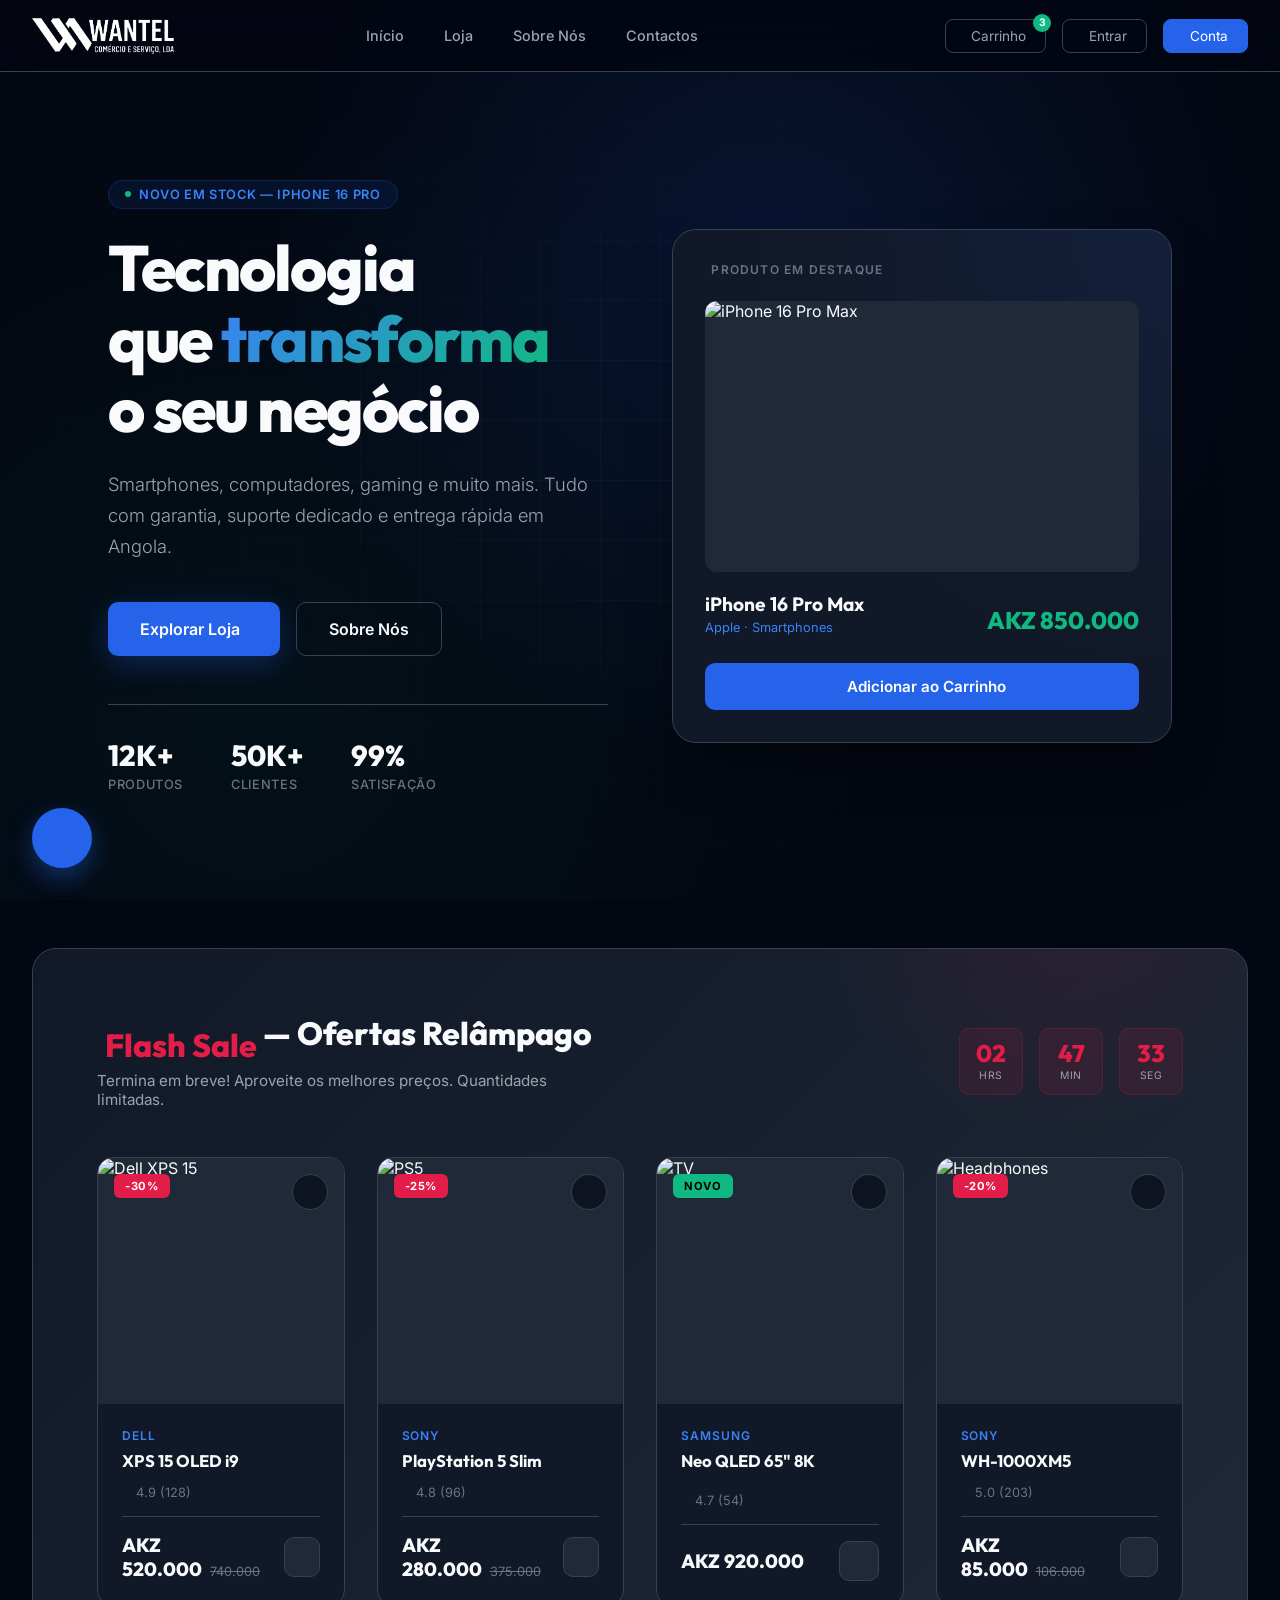
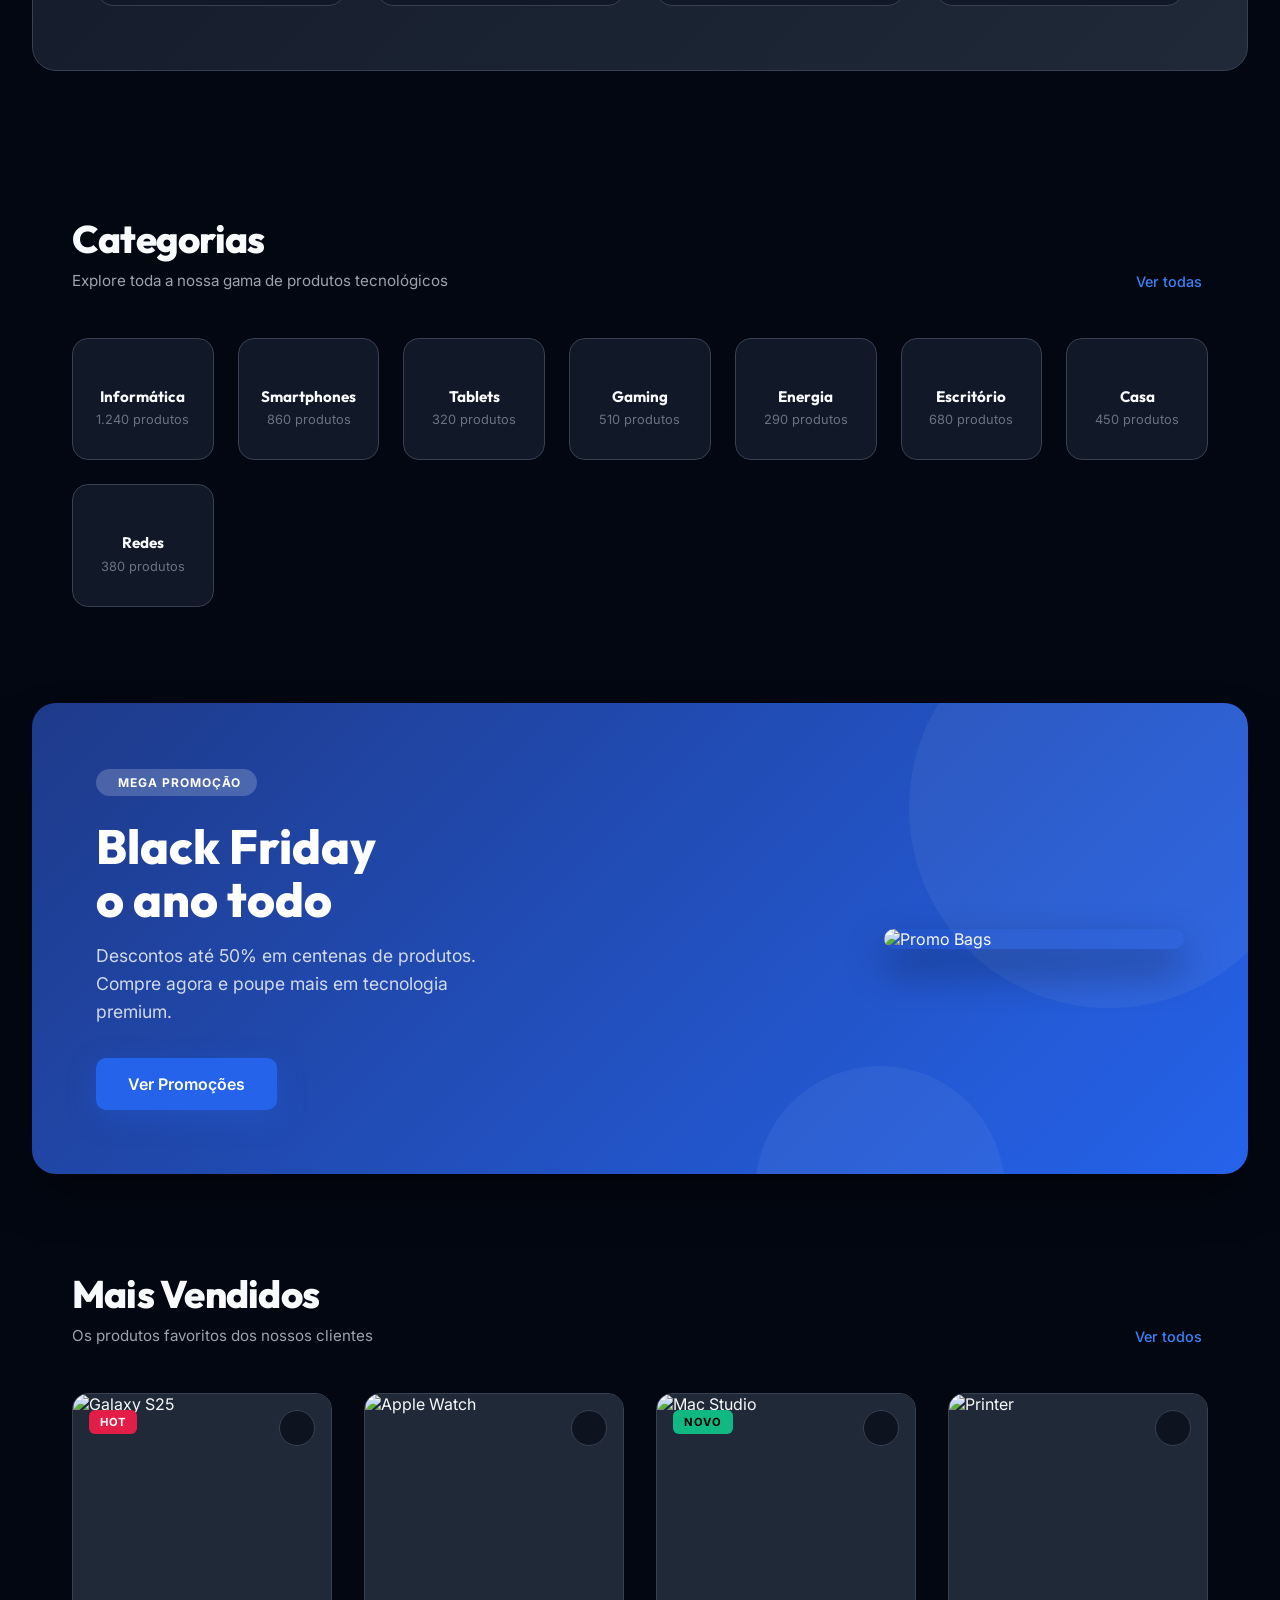
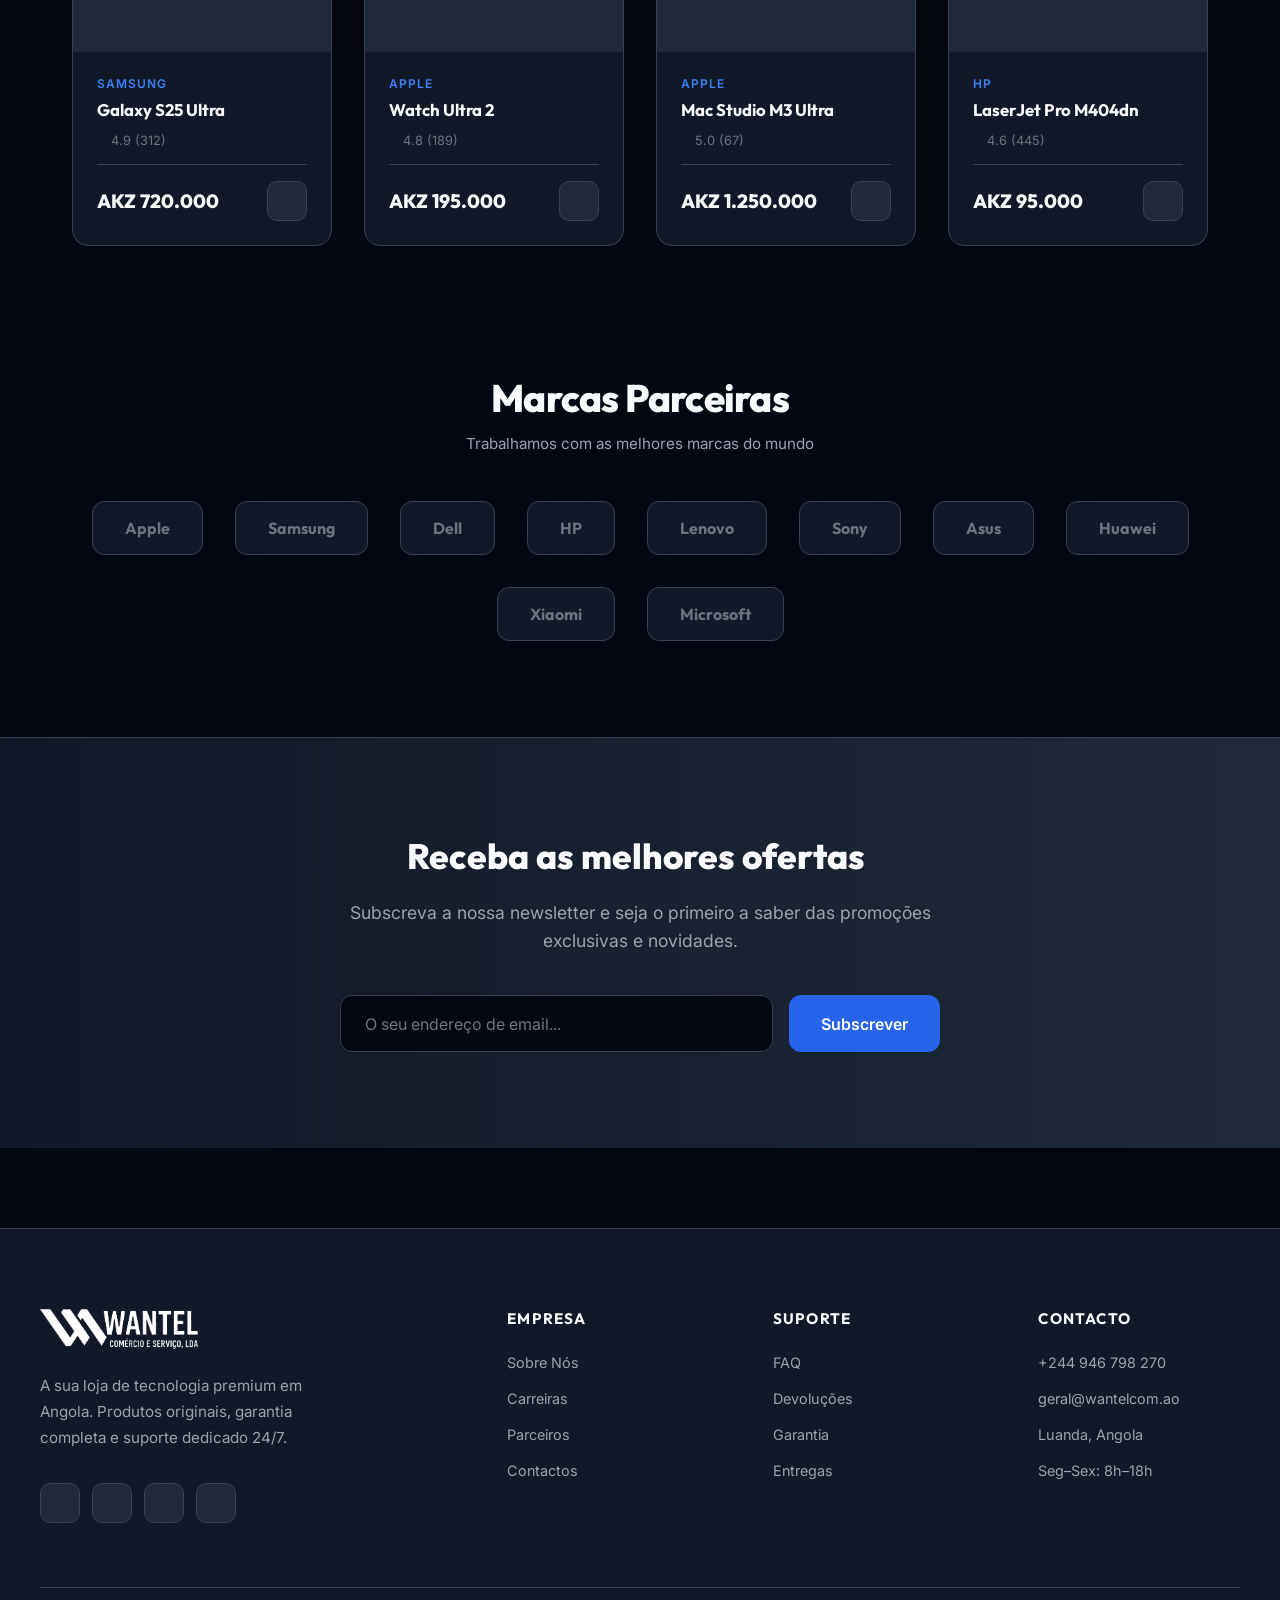
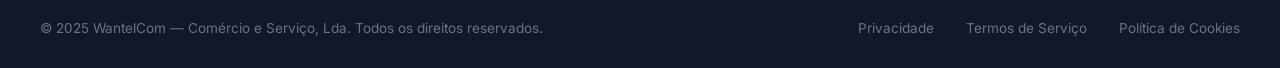
==== index.html @ f8a31edb "feat: real company logos with theme switching, boss avatar, fix mobile horizontal scroll" ====
<!DOCTYPE html>
<html lang="pt-PT">

<head>
  <meta charset="UTF-8">
  <meta name="viewport" content="width=device-width, initial-scale=1.0">
  <title>WantelCom | Loja de Tecnologia Premium</title>
  <script>
    (function () {
      const savedTheme = localStorage.getItem('theme');
      if (savedTheme === 'light') {
        document.documentElement.setAttribute('data-theme', 'light');
      } else {
        document.documentElement.setAttribute('data-theme', 'dark');
      }
    })();
  </script>
  <script src="https://unpkg.com/@phosphor-icons/web"></script>
  <link rel="stylesheet" href="assets/css/style.css">
</head>

<body>

  <!-- NAVIGATION -->
  <nav>
    <div class="logo" onclick="goTo('home')">
      <img src="assets/img/wantel-WHITE.png" alt="WantelCom" class="logo-img logo-dark">
      <img src="assets/img/wantel.png" alt="WantelCom" class="logo-img logo-light">
    </div>

    <div class="nav-menu" id="navMenu">
      <div class="nav-links">
        <a onclick="goTo('home'); closeMobileMenu()">Início</a>
        <a onclick="goTo('shop'); closeMobileMenu()">Loja</a>
        <a onclick="goTo('about'); closeMobileMenu()">Sobre Nós</a>
        <a onclick="goTo('contact'); closeMobileMenu()">Contactos</a>
      </div>
      <div class="nav-actions">
        <button class="theme-toggle" onclick="toggleTheme(); closeMobileMenu()" title="Alternar Tema">
          <i class="ph ph-sun" id="themeIcon"></i>
          <span class="mobile-text">Alternar Tema</span>
        </button>
        <button class="nav-btn cart-btn" onclick="goTo('cart'); closeMobileMenu()"><i class="ph ph-shopping-cart"></i>
          Carrinho <span class="cart-badge" id="cartCount">3</span></button>
        <button class="nav-btn" onclick="goTo('login'); closeMobileMenu()"><i class="ph ph-sign-in"></i> Entrar</button>
        <button class="nav-btn primary" onclick="goTo('dashboard'); closeMobileMenu()"><i class="ph ph-user"></i>
          Conta</button>
      </div>
    </div>

    <div class="mobile-controls">
      <button class="mobile-menu-btn" onclick="toggleMobileMenu()" title="Menu">
        <i class="ph ph-list" id="menuIcon"></i>
      </button>
    </div>
  </nav>

  <!-- TOAST -->
  <div class="toast" id="toast">
    <span class="toast-icon"><i class="ph-fill ph-check-circle"></i></span>
    <span class="toast-text" id="toastText">Produto adicionado ao carrinho!</span>
  </div>

  <!-- CHAT WIDGET -->
  <div class="chat-widget">
    <button class="chat-btn" onclick="toggleChat()" title="Suporte ao vivo"><i
        class="ph ph-chat-teardrop-dots"></i></button>
    <div class="chat-popup" id="chatPopup">
      <div class="chat-header">
        <div class="chat-header-avatar"><i class="ph ph-robot"></i></div>
        <div>
          <h4>WantelBot</h4>
          <p>Online agora</p>
        </div>
      </div>
      <div class="chat-body">
        <div class="chat-msg">Olá! Bem-vindo à WantelCom. Como posso ajudar?</div>
        <div class="chat-msg">Temos promoções especiais hoje! Veja a nossa loja.</div>
      </div>
      <div class="chat-input-row">
        <input class="chat-input" placeholder="Escreva uma mensagem...">
        <button class="chat-send"><i class="ph ph-paper-plane-right"></i></button>
      </div>
    </div>
  </div>

  <!-- ========== HOME PAGE ========== -->
  <div id="page-home" class="page active">

    <!-- HERO -->
    <div class="hero">
      <div class="hero-bg"></div>
      <div class="hero-grid"></div>
      <div class="hero-content">
        <div>
          <div class="hero-badge"><span></span> Novo em Stock &mdash; iPhone 16 Pro</div>
          <h1>Tecnologia<br>que <span class="accent">transforma</span><br>o seu negócio</h1>
          <p>Smartphones, computadores, gaming e muito mais. Tudo com garantia, suporte dedicado e entrega rápida em
            Angola.</p>
          <div class="hero-ctas">
            <button class="btn-hero primary" onclick="goTo('shop')">Explorar Loja <i
                class="ph ph-arrow-right"></i></button>
            <button class="btn-hero outline" onclick="goTo('about')">Sobre Nós</button>
          </div>
          <div class="hero-stats">
            <div class="stat"><span class="stat-num">12K+</span><span class="stat-label">Produtos</span></div>
            <div class="stat"><span class="stat-num">50K+</span><span class="stat-label">Clientes</span></div>
            <div class="stat"><span class="stat-num">99%</span><span class="stat-label">Satisfação</span></div>
          </div>
        </div>
        <div class="hero-visual">
          <div class="hero-device">
            <div class="device-label"><i class="ph-fill ph-star"></i> Produto em Destaque</div>
            <div class="featured-product">
              <div class="product-img-hero">
                <img src="assets/img/fone.jpg" alt="iPhone 16 Pro Max">
              </div>
              <div class="product-info-hero">
                <div>
                  <div class="product-name-hero">iPhone 16 Pro Max</div>
                  <div class="product-cat-hero">Apple &middot; Smartphones</div>
                </div>
                <div class="product-price-hero">AKZ 850.000</div>
              </div>
              <button class="add-btn" onclick="addToCart('iPhone 16 Pro Max')"><i
                  class="ph ph-shopping-cart-simple"></i> Adicionar ao Carrinho</button>
            </div>
          </div>
        </div>
      </div>
    </div>

    <!-- FLASH SALE -->
    <div class="flash-sale">
      <div class="flash-header">
        <div>
          <div class="flash-title"><span><i class="ph-fill ph-lightning"></i> Flash Sale</span> &mdash; Ofertas
            Relâmpago</div>
          <div style="color:var(--text2);font-size:0.95rem;margin-top:0.4rem;max-width:500px">Termina em breve!
            Aproveite os melhores preços. Quantidades limitadas.</div>
        </div>
        <div class="countdown">
          <div class="countdown-block">
            <div class="countdown-num" id="ch">02</div>
            <div class="countdown-label">Hrs</div>
          </div>
          <div class="countdown-block">
            <div class="countdown-num" id="cm">47</div>
            <div class="countdown-label">Min</div>
          </div>
          <div class="countdown-block">
            <div class="countdown-num" id="cs">33</div>
            <div class="countdown-label">Seg</div>
          </div>
        </div>
      </div>
      <div class="products-grid">
        <div class="product-card" onclick="goTo('product')">
          <div class="product-badge sale">-30%</div>
          <div class="product-wish"><i class="ph ph-heart-straight"></i></div>
          <div class="product-img"><img
              src="https://images.unsplash.com/photo-1517336714731-489689fd1ca8?q=80&w=600&auto=format&fit=crop"
              alt="Dell XPS 15"></div>
          <div class="product-body">
            <div class="product-brand">Dell</div>
            <div class="product-name">XPS 15 OLED i9</div>
            <div class="product-rating">
              <span class="stars"><i class="ph-fill ph-star"></i><i class="ph-fill ph-star"></i><i
                  class="ph-fill ph-star"></i><i class="ph-fill ph-star"></i><i class="ph-fill ph-star"></i></span>
              4.9 (128)
            </div>
            <div class="product-footer">
              <div><span class="product-price">AKZ 520.000</span><span class="product-old">740.000</span></div>
              <button class="product-add" onclick="event.stopPropagation();addToCart('Dell XPS 15')"><i
                  class="ph ph-plus"></i></button>
            </div>
          </div>
        </div>
        <div class="product-card" onclick="goTo('product')">
          <div class="product-badge sale">-25%</div>
          <div class="product-wish"><i class="ph ph-heart-straight"></i></div>
          <div class="product-img"><img
              src="https://images.unsplash.com/photo-1606144042614-b2417e99c4e3?q=80&w=600&auto=format&fit=crop"
              alt="PS5"></div>
          <div class="product-body">
            <div class="product-brand">Sony</div>
            <div class="product-name">PlayStation 5 Slim</div>
            <div class="product-rating">
              <span class="stars"><i class="ph-fill ph-star"></i><i class="ph-fill ph-star"></i><i
                  class="ph-fill ph-star"></i><i class="ph-fill ph-star"></i><i class="ph-fill ph-star-half"></i></span>
              4.8 (96)
            </div>
            <div class="product-footer">
              <div><span class="product-price">AKZ 280.000</span><span class="product-old">375.000</span></div>
              <button class="product-add" onclick="event.stopPropagation();addToCart('PS5 Slim')"><i
                  class="ph ph-plus"></i></button>
            </div>
          </div>
        </div>
        <div class="product-card" onclick="goTo('product')">
          <div class="product-badge new">Novo</div>
          <div class="product-wish"><i class="ph ph-heart-straight"></i></div>
          <div class="product-img"><img
              src="https://images.unsplash.com/photo-1593784991095-a205069470b6?q=80&w=600&auto=format&fit=crop"
              alt="TV"></div>
          <div class="product-body">
            <div class="product-brand">Samsung</div>
            <div class="product-name">Neo QLED 65" 8K</div>
            <div class="product-rating">
              <span class="stars"><i class="ph-fill ph-star"></i><i class="ph-fill ph-star"></i><i
                  class="ph-fill ph-star"></i><i class="ph-fill ph-star"></i><i class="ph ph-star"></i></span>
              4.7 (54)
            </div>
            <div class="product-footer">
              <div><span class="product-price">AKZ 920.000</span></div>
              <button class="product-add" onclick="event.stopPropagation();addToCart('Samsung QLED 65')"><i
                  class="ph ph-plus"></i></button>
            </div>
          </div>
        </div>
        <div class="product-card" onclick="goTo('product')">
          <div class="product-badge sale">-20%</div>
          <div class="product-wish"><i class="ph ph-heart-straight"></i></div>
          <div class="product-img"><img
              src="https://images.unsplash.com/photo-1505740420928-5e560c06d30e?q=80&w=600&auto=format&fit=crop"
              alt="Headphones"></div>
          <div class="product-body">
            <div class="product-brand">Sony</div>
            <div class="product-name">WH-1000XM5</div>
            <div class="product-rating">
              <span class="stars"><i class="ph-fill ph-star"></i><i class="ph-fill ph-star"></i><i
                  class="ph-fill ph-star"></i><i class="ph-fill ph-star"></i><i class="ph-fill ph-star"></i></span>
              5.0 (203)
            </div>
            <div class="product-footer">
              <div><span class="product-price">AKZ 85.000</span><span class="product-old">106.000</span></div>
              <button class="product-add" onclick="event.stopPropagation();addToCart('Sony WH-1000XM5')"><i
                  class="ph ph-plus"></i></button>
            </div>
          </div>
        </div>
      </div>
    </div>

    <!-- CATEGORIES -->
    <section>
      <div class="section-header">
        <div>
          <h2 class="section-title">Categorias</h2>
          <div class="section-sub">Explore toda a nossa gama de produtos tecnológicos</div>
        </div>
        <button class="see-all" onclick="goTo('shop')">Ver todas <i class="ph ph-arrow-right"></i></button>
      </div>
      <div class="categories-grid">
        <div class="cat-card" onclick="goTo('shop')"><i class="ph ph-laptop cat-icon"></i>
          <div class="cat-name">Informática</div>
          <div class="cat-count">1.240 produtos</div>
        </div>
        <div class="cat-card" onclick="goTo('shop')"><i class="ph ph-device-mobile cat-icon"></i>
          <div class="cat-name">Smartphones</div>
          <div class="cat-count">860 produtos</div>
        </div>
        <div class="cat-card" onclick="goTo('shop')"><i class="ph ph-device-tablet cat-icon"></i>
          <div class="cat-name">Tablets</div>
          <div class="cat-count">320 produtos</div>
        </div>
        <div class="cat-card" onclick="goTo('shop')"><i class="ph ph-game-controller cat-icon"></i>
          <div class="cat-name">Gaming</div>
          <div class="cat-count">510 produtos</div>
        </div>
        <div class="cat-card" onclick="goTo('shop')"><i class="ph ph-plug cat-icon"></i>
          <div class="cat-name">Energia</div>
          <div class="cat-count">290 produtos</div>
        </div>
        <div class="cat-card" onclick="goTo('shop')"><i class="ph ph-printer cat-icon"></i>
          <div class="cat-name">Escritório</div>
          <div class="cat-count">680 produtos</div>
        </div>
        <div class="cat-card" onclick="goTo('shop')"><i class="ph ph-house cat-icon"></i>
          <div class="cat-name">Casa</div>
          <div class="cat-count">450 produtos</div>
        </div>
        <div class="cat-card" onclick="goTo('shop')"><i class="ph ph-wifi-high cat-icon"></i>
          <div class="cat-name">Redes</div>
          <div class="cat-count">380 produtos</div>
        </div>
      </div>
    </section>

    <!-- PROMO BANNER -->
    <div class="promo-banner">
      <div>
        <div class="promo-badge"><i class="ph-fill ph-tag"></i> Mega Promoção</div>
        <h2>Black Friday<br>o ano todo</h2>
        <p>Descontos até 50% em centenas de produtos. Compre agora e poupe mais em tecnologia premium.</p>
        <button class="btn-hero primary" style="margin-top:2rem" onclick="goTo('shop')">Ver Promoções</button>
      </div>
      <img src="https://images.unsplash.com/photo-1607082348824-0a96f2a4b9da?q=80&w=600&auto=format&fit=crop"
        alt="Promo Bags" class="promo-image">
    </div>

    <!-- TRENDING -->
    <section>
      <div class="section-header">
        <div>
          <h2 class="section-title">Mais Vendidos</h2>
          <div class="section-sub">Os produtos favoritos dos nossos clientes</div>
        </div>
        <button class="see-all" onclick="goTo('shop')">Ver todos <i class="ph ph-arrow-right"></i></button>
      </div>
      <div class="products-grid">
        <div class="product-card" onclick="goTo('product')">
          <div class="product-badge sale">Hot <i class="ph-fill ph-fire"></i></div>
          <div class="product-wish"><i class="ph ph-heart-straight"></i></div>
          <div class="product-img"><img
              src="https://images.unsplash.com/photo-1610945265064-0e34e5519bbf?q=80&w=600&auto=format&fit=crop"
              alt="Galaxy S25"></div>
          <div class="product-body">
            <div class="product-brand">Samsung</div>
            <div class="product-name">Galaxy S25 Ultra</div>
            <div class="product-rating"><span class="stars"><i class="ph-fill ph-star"></i><i
                  class="ph-fill ph-star"></i><i class="ph-fill ph-star"></i><i class="ph-fill ph-star"></i><i
                  class="ph-fill ph-star"></i></span> 4.9 (312)</div>
            <div class="product-footer">
              <div><span class="product-price">AKZ 720.000</span></div><button class="product-add"
                onclick="event.stopPropagation();addToCart('Samsung S25 Ultra')"><i class="ph ph-plus"></i></button>
            </div>
          </div>
        </div>
        <div class="product-card" onclick="goTo('product')">
          <div class="product-wish"><i class="ph ph-heart-straight"></i></div>
          <div class="product-img"><img
              src="https://images.unsplash.com/photo-1434493789847-2f02dc6ca35d?q=80&w=600&auto=format&fit=crop"
              alt="Apple Watch"></div>
          <div class="product-body">
            <div class="product-brand">Apple</div>
            <div class="product-name">Watch Ultra 2</div>
            <div class="product-rating"><span class="stars"><i class="ph-fill ph-star"></i><i
                  class="ph-fill ph-star"></i><i class="ph-fill ph-star"></i><i class="ph-fill ph-star"></i><i
                  class="ph-fill ph-star-half"></i></span> 4.8 (189)</div>
            <div class="product-footer">
              <div><span class="product-price">AKZ 195.000</span></div><button class="product-add"
                onclick="event.stopPropagation();addToCart('Apple Watch Ultra 2')"><i class="ph ph-plus"></i></button>
            </div>
          </div>
        </div>
        <div class="product-card" onclick="goTo('product')">
          <div class="product-badge new">Novo</div>
          <div class="product-wish"><i class="ph ph-heart-straight"></i></div>
          <div class="product-img"><img
              src="https://images.unsplash.com/photo-1517336714731-489689fd1ca8?q=80&w=600&auto=format&fit=crop"
              alt="Mac Studio"></div>
          <div class="product-body">
            <div class="product-brand">Apple</div>
            <div class="product-name">Mac Studio M3 Ultra</div>
            <div class="product-rating"><span class="stars"><i class="ph-fill ph-star"></i><i
                  class="ph-fill ph-star"></i><i class="ph-fill ph-star"></i><i class="ph-fill ph-star"></i><i
                  class="ph-fill ph-star"></i></span> 5.0 (67)</div>
            <div class="product-footer">
              <div><span class="product-price">AKZ 1.250.000</span></div><button class="product-add"
                onclick="event.stopPropagation();addToCart('Mac Studio')"><i class="ph ph-plus"></i></button>
            </div>
          </div>
        </div>
        <div class="product-card" onclick="goTo('product')">
          <div class="product-wish"><i class="ph ph-heart-straight"></i></div>
          <div class="product-img"><img
              src="https://images.unsplash.com/photo-1612815154858-60aa4c59eaa6?q=80&w=600&auto=format&fit=crop"
              alt="Printer"></div>
          <div class="product-body">
            <div class="product-brand">HP</div>
            <div class="product-name">LaserJet Pro M404dn</div>
            <div class="product-rating"><span class="stars"><i class="ph-fill ph-star"></i><i
                  class="ph-fill ph-star"></i><i class="ph-fill ph-star"></i><i class="ph-fill ph-star"></i><i
                  class="ph-fill ph-star-half"></i></span> 4.6 (445)</div>
            <div class="product-footer">
              <div><span class="product-price">AKZ 95.000</span></div><button class="product-add"
                onclick="event.stopPropagation();addToCart('HP LaserJet')"><i class="ph ph-plus"></i></button>
            </div>
          </div>
        </div>
      </div>
    </section>

    <!-- BRANDS -->
    <section style="text-align:center; padding-top:2rem;">
      <h2 class="section-title" style="margin-bottom:0.75rem">Marcas Parceiras</h2>
      <div class="section-sub" style="margin-bottom:3rem">Trabalhamos com as melhores marcas do mundo</div>
      <div class="brands-row">
        <div class="brand-chip">Apple</div>
        <div class="brand-chip">Samsung</div>
        <div class="brand-chip">Dell</div>
        <div class="brand-chip">HP</div>
        <div class="brand-chip">Lenovo</div>
        <div class="brand-chip">Sony</div>
        <div class="brand-chip">Asus</div>
        <div class="brand-chip">Huawei</div>
        <div class="brand-chip">Xiaomi</div>
        <div class="brand-chip">Microsoft</div>
      </div>
    </section>

    <!-- NEWSLETTER -->
    <div class="newsletter">
      <div class="newsletter-inner">
        <h3>Receba as melhores ofertas <i class="ph-fill ph-envelope-simple-open"
            style="color:var(--blue-light); vertical-align:middle; margin-left:8px;"></i></h3>
        <p>Subscreva a nossa newsletter e seja o primeiro a saber das promoções exclusivas e novidades.</p>
        <div class="newsletter-form">
          <input type="email" placeholder="O seu endereço de email...">
          <button onclick="showToast('Subscrito com sucesso!')">Subscrever</button>
        </div>
      </div>
    </div>

    <!-- FOOTER -->
    <footer>
      <div class="footer-grid">
        <div>
          <div class="footer-logo">
            <img src="assets/img/wantel-WHITE.png" alt="WantelCom" class="footer-logo-img logo-dark">
            <img src="assets/img/wantel.png" alt="WantelCom" class="footer-logo-img logo-light">
          </div>
          <p class="footer-desc">A sua loja de tecnologia premium em Angola. Produtos originais, garantia completa e
            suporte dedicado 24/7.</p>
          <div class="footer-socials">
            <div class="social-btn"><i class="ph ph-facebook-logo"></i></div>
            <div class="social-btn"><i class="ph ph-instagram-logo"></i></div>
            <div class="social-btn"><i class="ph ph-linkedin-logo"></i></div>
            <div class="social-btn"><i class="ph ph-youtube-logo"></i></div>
          </div>
        </div>
        <div class="footer-col">
          <h4>Empresa</h4>
          <ul class="footer-links">
            <li><a onclick="goTo('about')">Sobre Nós</a></li>
            <li><a>Carreiras</a></li>
            <li><a>Parceiros</a></li>
            <li><a onclick="goTo('contact')">Contactos</a></li>
          </ul>
        </div>
        <div class="footer-col">
          <h4>Suporte</h4>
          <ul class="footer-links">
            <li><a>FAQ</a></li>
            <li><a>Devoluções</a></li>
            <li><a>Garantia</a></li>
            <li><a>Entregas</a></li>
          </ul>
        </div>
        <div class="footer-col">
          <h4>Contacto</h4>
          <ul class="footer-links">
            <li><a>+244 946 798 270</a></li>
            <li><a>geral@wantelcom.ao</a></li>
            <li><a>Luanda, Angola</a></li>
            <li><a>Seg–Sex: 8h–18h</a></li>
          </ul>
        </div>
      </div>
      <div class="footer-bottom">
        <div class="footer-copy">&copy; 2025 WantelCom &mdash; Comércio e Serviço, Lda. Todos os direitos reservados.
        </div>
        <div class="footer-legal">
          <a>Privacidade</a>
          <a>Termos de Serviço</a>
          <a>Política de Cookies</a>
        </div>
      </div>
    </footer>
  </div>

  <!-- ========== SHOP PAGE ========== -->
  <div id="page-shop" class="page">
    <div class="shop-layout">
      <div class="sidebar">
        <h3><i class="ph ph-sliders-horizontal"></i> Filtros</h3>
        <div class="filter-group">
          <label>Categoria</label>
          <div class="filter-option"><input type="checkbox" checked> Todos</div>
          <div class="filter-option"><input type="checkbox"> Smartphones</div>
          <div class="filter-option"><input type="checkbox"> Computadores</div>
          <div class="filter-option"><input type="checkbox"> Gaming</div>
          <div class="filter-option"><input type="checkbox"> Tablets</div>
          <div class="filter-option"><input type="checkbox"> Acessórios</div>
        </div>
        <div class="filter-group">
          <label>Marca</label>
          <div class="filter-option"><input type="checkbox"> Apple</div>
          <div class="filter-option"><input type="checkbox"> Samsung</div>
          <div class="filter-option"><input type="checkbox"> Dell</div>
          <div class="filter-option"><input type="checkbox"> HP</div>
          <div class="filter-option"><input type="checkbox"> Sony</div>
        </div>
        <div class="filter-group">
          <label>Preço Máximo (AKZ)</label>
          <input type="range" class="price-range" min="10000" max="2000000" value="1000000">
          <div style="display:flex;justify-content:space-between;font-size:0.85rem;color:var(--text3)">
            <span>10.000</span><span>2.000.000</span>
          </div>
        </div>
        <div class="filter-group">
          <label>Avaliação</label>
          <div class="filter-option"><input type="radio" name="rating"> <i class="ph-fill ph-star"
              style="color:var(--gold)"></i> 5 estrelas</div>
          <div class="filter-option"><input type="radio" name="rating"> <i class="ph-fill ph-star"
              style="color:var(--gold)"></i> 4+ estrelas</div>
          <div class="filter-option"><input type="radio" name="rating"> <i class="ph-fill ph-star"
              style="color:var(--gold)"></i> 3+ estrelas</div>
        </div>
        <button class="btn-hero primary" style="width:100%;padding:1rem;justify-content:center"
          onclick="showToast('Filtros aplicados!')">Aplicar Filtros</button>
      </div>
      <div>
        <div class="shop-header">
          <div class="results-count">Mostrando <strong>248 produtos</strong></div>
          <select class="sort-select">
            <option>Mais relevante</option>
            <option>Preço: Menor para Maior</option>
            <option>Preço: Maior para Menor</option>
            <option>Mais vendidos</option>
            <option>Novidades</option>
          </select>
        </div>
        <div class="products-grid">
          <div class="product-card" onclick="goTo('product')">
            <div class="product-badge sale">-30%</div>
            <div class="product-wish"><i class="ph ph-heart-straight"></i></div>
            <div class="product-img"><img
                src="https://images.unsplash.com/photo-1517336714731-489689fd1ca8?q=80&w=600&auto=format&fit=crop"
                alt="Dell XPS 15"></div>
            <div class="product-body">
              <div class="product-brand">Dell</div>
              <div class="product-name">XPS 15 OLED i9</div>
              <div class="product-rating"><span class="stars"><i class="ph-fill ph-star"></i><i
                    class="ph-fill ph-star"></i><i class="ph-fill ph-star"></i><i class="ph-fill ph-star"></i><i
                    class="ph-fill ph-star"></i></span> 4.9</div>
              <div class="product-footer">
                <div><span class="product-price">AKZ 520.000</span></div><button class="product-add"
                  onclick="event.stopPropagation();addToCart('Dell XPS 15')"><i class="ph ph-plus"></i></button>
              </div>
            </div>
          </div>
          <div class="product-card" onclick="goTo('product')">
            <div class="product-badge new">Novo</div>
            <div class="product-wish"><i class="ph ph-heart-straight"></i></div>
            <div class="product-img"><img
                src="https://images.unsplash.com/photo-1592899677974-c40d16462002?q=80&w=600&auto=format&fit=crop"
                alt="iPhone 16"></div>
            <div class="product-body">
              <div class="product-brand">Apple</div>
              <div class="product-name">iPhone 16 Pro Max</div>
              <div class="product-rating"><span class="stars"><i class="ph-fill ph-star"></i><i
                    class="ph-fill ph-star"></i><i class="ph-fill ph-star"></i><i class="ph-fill ph-star"></i><i
                    class="ph-fill ph-star"></i></span> 4.9</div>
              <div class="product-footer">
                <div><span class="product-price">AKZ 850.000</span></div><button class="product-add"
                  onclick="event.stopPropagation();addToCart('iPhone 16 Pro')"><i class="ph ph-plus"></i></button>
              </div>
            </div>
          </div>
          <div class="product-card" onclick="goTo('product')">
            <div class="product-wish"><i class="ph ph-heart-straight"></i></div>
            <div class="product-img"><img
                src="https://images.unsplash.com/photo-1606144042614-b2417e99c4e3?q=80&w=600&auto=format&fit=crop"
                alt="PS5"></div>
            <div class="product-body">
              <div class="product-brand">Sony</div>
              <div class="product-name">PlayStation 5 Slim</div>
              <div class="product-rating"><span class="stars"><i class="ph-fill ph-star"></i><i
                    class="ph-fill ph-star"></i><i class="ph-fill ph-star"></i><i class="ph-fill ph-star"></i><i
                    class="ph-fill ph-star-half"></i></span> 4.8</div>
              <div class="product-footer">
                <div><span class="product-price">AKZ 280.000</span></div><button class="product-add"
                  onclick="event.stopPropagation();addToCart('PS5 Slim')"><i class="ph ph-plus"></i></button>
              </div>
            </div>
          </div>
          <div class="product-card" onclick="goTo('product')">
            <div class="product-wish"><i class="ph ph-heart-straight"></i></div>
            <div class="product-img"><img
                src="https://images.unsplash.com/photo-1434493789847-2f02dc6ca35d?q=80&w=600&auto=format&fit=crop"
                alt="Watch"></div>
            <div class="product-body">
              <div class="product-brand">Apple</div>
              <div class="product-name">Watch Ultra 2</div>
              <div class="product-rating"><span class="stars"><i class="ph-fill ph-star"></i><i
                    class="ph-fill ph-star"></i><i class="ph-fill ph-star"></i><i class="ph-fill ph-star"></i><i
                    class="ph-fill ph-star-half"></i></span> 4.8</div>
              <div class="product-footer">
                <div><span class="product-price">AKZ 195.000</span></div><button class="product-add"
                  onclick="event.stopPropagation();addToCart('Apple Watch')"><i class="ph ph-plus"></i></button>
              </div>
            </div>
          </div>
          <div class="product-card" onclick="goTo('product')">
            <div class="product-badge sale">-20%</div>
            <div class="product-wish"><i class="ph ph-heart-straight"></i></div>
            <div class="product-img"><img
                src="https://images.unsplash.com/photo-1593784991095-a205069470b6?q=80&w=600&auto=format&fit=crop"
                alt="TV"></div>
            <div class="product-body">
              <div class="product-brand">Samsung</div>
              <div class="product-name">Neo QLED 65"</div>
              <div class="product-rating"><span class="stars"><i class="ph-fill ph-star"></i><i
                    class="ph-fill ph-star"></i><i class="ph-fill ph-star"></i><i class="ph-fill ph-star"></i><i
                    class="ph ph-star"></i></span> 4.7</div>
              <div class="product-footer">
                <div><span class="product-price">AKZ 920.000</span></div><button class="product-add"
                  onclick="event.stopPropagation();addToCart('Samsung QLED')"><i class="ph ph-plus"></i></button>
              </div>
            </div>
          </div>
          <div class="product-card" onclick="goTo('product')">
            <div class="product-wish"><i class="ph ph-heart-straight"></i></div>
            <div class="product-img"><img
                src="https://images.unsplash.com/photo-1505740420928-5e560c06d30e?q=80&w=600&auto=format&fit=crop"
                alt="Headphones"></div>
            <div class="product-body">
              <div class="product-brand">Sony</div>
              <div class="product-name">WH-1000XM5</div>
              <div class="product-rating"><span class="stars"><i class="ph-fill ph-star"></i><i
                    class="ph-fill ph-star"></i><i class="ph-fill ph-star"></i><i class="ph-fill ph-star"></i><i
                    class="ph-fill ph-star"></i></span> 5.0</div>
              <div class="product-footer">
                <div><span class="product-price">AKZ 85.000</span></div><button class="product-add"
                  onclick="event.stopPropagation();addToCart('Sony WH-1000XM5')"><i class="ph ph-plus"></i></button>
              </div>
            </div>
          </div>
        </div>
      </div>
    </div>
  </div>

  <!-- ========== PRODUCT PAGE ========== -->
  <div id="page-product" class="page">
    <div class="product-page-layout">
      <div class="product-gallery">
        <div class="main-img"><img
            src="https://images.unsplash.com/photo-1517336714731-489689fd1ca8?q=80&w=800&auto=format&fit=crop"
            alt="Dell XPS 15"></div>
        <div class="thumb-row">
          <div class="thumb active"><img
              src="https://images.unsplash.com/photo-1517336714731-489689fd1ca8?q=80&w=200&auto=format&fit=crop"
              alt="Dell XPS 15"></div>
          <div class="thumb"><img
              src="https://images.unsplash.com/photo-1593640408182-31c70c8268f5?q=80&w=200&auto=format&fit=crop"
              alt="Dell XPS Keyboard"></div>
          <div class="thumb"><img
              src="https://images.unsplash.com/photo-1496181133206-80ce9b88a853?q=80&w=200&auto=format&fit=crop"
              alt="Dell XPS Back"></div>
          <div class="thumb"><img
              src="https://images.unsplash.com/photo-1588872657578-7efd1f1555ed?q=80&w=200&auto=format&fit=crop"
              alt="Dell XPS Ports"></div>
        </div>
      </div>
      <div class="product-details">
        <div class="product-path"><i class="ph ph-house"></i> / Informática / Computadores Portáteis</div>
        <h1 class="product-title">Dell XPS 15 OLED Intel i9</h1>
        <div class="product-rating-row">
          <span class="stars"><i class="ph-fill ph-star"></i><i class="ph-fill ph-star"></i><i
              class="ph-fill ph-star"></i><i class="ph-fill ph-star"></i><i class="ph-fill ph-star"></i></span>
          <span style="font-size:0.95rem;color:var(--text2)">4.9 (128 avaliações)</span>
          <span style="color:var(--text3);font-size:0.9rem">&middot; 89 vendidos este mês</span>
        </div>
        <div class="price-row">
          <div class="price-big">AKZ 520.000</div>
          <div class="price-old2">AKZ 740.000</div>
          <div class="discount-badge">-30%</div>
        </div>
        <p class="product-desc">O Dell XPS 15 redefine o que é possível num portátil premium. Com ecrã OLED de 3.5K,
          processador Intel Core i9 de 14ª geração e gráficos NVIDIA RTX 4060, é a ferramenta perfeita para criativos e
          profissionais.</p>
        <div class="product-specs">
          <div class="spec-row"><span class="spec-label">Processador</span><span>Intel Core i9-14900H</span></div>
          <div class="spec-row"><span class="spec-label">RAM</span><span>32GB DDR5</span></div>
          <div class="spec-row"><span class="spec-label">Armazenamento</span><span>1TB NVMe SSD</span></div>
          <div class="spec-row"><span class="spec-label">Ecrã</span><span>15.6" OLED 3.5K 60Hz</span></div>
          <div class="spec-row"><span class="spec-label">GPU</span><span>NVIDIA RTX 4060 8GB</span></div>
          <div class="spec-row"><span class="spec-label">Garantia</span><span>2 anos oficial</span></div>
        </div>
        <div class="qty-row">
          <div class="qty-control">
            <button class="qty-btn" onclick="changeQty(-1)"><i class="ph ph-minus"></i></button>
            <input class="qty-num" id="qtyNum" value="1" readonly>
            <button class="qty-btn" onclick="changeQty(1)"><i class="ph ph-plus"></i></button>
          </div>
          <span style="color:var(--text3);font-size:0.9rem"><i class="ph-fill ph-check-circle"
              style="color:var(--accent)"></i> Em stock (14 unidades)</span>
        </div>
        <div class="product-ctas">
          <button class="btn-buy" onclick="showToast('Compra iniciada!')">Comprar Agora <i
              class="ph ph-arrow-right"></i></button>
          <button class="btn-cart" onclick="addToCart('Dell XPS 15 OLED')"><i class="ph ph-shopping-cart-simple"></i>
            Adicionar</button>
        </div>
        <div class="product-features">
          <span><i class="ph ph-truck"></i> Entrega gratuita em Luanda</span>
          <span><i class="ph ph-arrow-u-up-left"></i> 30 dias para devolver</span>
          <span><i class="ph ph-lock-key"></i> Pagamento seguro</span>
        </div>
      </div>
    </div>
  </div>

  <!-- ========== CART PAGE ========== -->
  <div id="page-cart" class="page">
    <div class="cart-layout">
      <div>
        <h2 class="font-heading" style="font-size:2rem;font-weight:800;margin-bottom:2rem">O seu Carrinho (3)</h2>
        <div class="cart-items">
          <div class="cart-item">
            <div class="cart-item-img"><img
                src="https://images.unsplash.com/photo-1517336714731-489689fd1ca8?q=80&w=200&auto=format&fit=crop"
                alt="Dell XPS 15"></div>
            <div class="cart-item-info">
              <div class="cart-item-name">Dell XPS 15 OLED i9</div>
              <div class="cart-item-cat">Informática &middot; Dell</div>
            </div>
            <div class="cart-item-actions">
              <div class="qty-control"><button class="qty-btn"><i class="ph ph-minus"></i></button><input
                  class="qty-num" value="1" readonly><button class="qty-btn"><i class="ph ph-plus"></i></button></div>
              <div class="cart-item-price">AKZ 520.000</div>
              <button class="remove-btn" onclick="showToast('Item removido do carrinho')" title="Remover"><i
                  class="ph ph-trash"></i></button>
            </div>
          </div>
          <div class="cart-item">
            <div class="cart-item-img"><img
                src="https://images.unsplash.com/photo-1592899677974-c40d16462002?q=80&w=200&auto=format&fit=crop"
                alt="iPhone 16"></div>
            <div class="cart-item-info">
              <div class="cart-item-name">iPhone 16 Pro Max 256GB</div>
              <div class="cart-item-cat">Smartphones &middot; Apple</div>
            </div>
            <div class="cart-item-actions">
              <div class="qty-control"><button class="qty-btn"><i class="ph ph-minus"></i></button><input
                  class="qty-num" value="1" readonly><button class="qty-btn"><i class="ph ph-plus"></i></button></div>
              <div class="cart-item-price">AKZ 850.000</div>
              <button class="remove-btn" onclick="showToast('Item removido do carrinho')" title="Remover"><i
                  class="ph ph-trash"></i></button>
            </div>
          </div>
          <div class="cart-item">
            <div class="cart-item-img"><img
                src="https://images.unsplash.com/photo-1505740420928-5e560c06d30e?q=80&w=200&auto=format&fit=crop"
                alt="Sony Headphones"></div>
            <div class="cart-item-info">
              <div class="cart-item-name">Sony WH-1000XM5</div>
              <div class="cart-item-cat">Acessórios &middot; Sony</div>
            </div>
            <div class="cart-item-actions">
              <div class="qty-control"><button class="qty-btn"><i class="ph ph-minus"></i></button><input
                  class="qty-num" value="1" readonly><button class="qty-btn"><i class="ph ph-plus"></i></button></div>
              <div class="cart-item-price">AKZ 85.000</div>
              <button class="remove-btn" onclick="showToast('Item removido do carrinho')" title="Remover"><i
                  class="ph ph-trash"></i></button>
            </div>
          </div>
        </div>
      </div>
      <div class="order-summary">
        <h3>Resumo do Pedido</h3>
        <div class="summary-row"><span>Subtotal (3 itens)</span><span>AKZ 1.455.000</span></div>
        <div class="summary-row"><span>Entrega</span><span style="color:var(--accent)">Grátis</span></div>
        <div class="summary-row"><span>Desconto</span><span style="color:#E11D48">&minus;AKZ 145.500</span></div>
        <div class="summary-row"><span>Total</span><span style="color:var(--blue-light)">AKZ 1.309.500</span></div>
        <div class="coupon-input">
          <input type="text" placeholder="Código de cupom">
          <button onclick="showToast('Cupom aplicado!')">Aplicar</button>
        </div>
        <button class="checkout-btn" onclick="goTo('checkout')">Finalizar Compra <i
            class="ph ph-arrow-right"></i></button>
        <button class="checkout-btn"
          style="background:var(--surface2);border:1px solid var(--border);margin-top:1rem;color:var(--text)"
          onclick="goTo('shop')">Continuar a Comprar</button>
      </div>
    </div>
  </div>

  <!-- ========== CHECKOUT PAGE ========== -->
  <div id="page-checkout" class="page">
    <div style="max-width:1000px;margin:0 auto;padding:calc(72px + 3rem) 2rem 4rem">
      <h2 class="font-heading" style="font-size:2.2rem;font-weight:800;margin-bottom:3rem">Finalizar Compra</h2>
      <div style="display:grid;grid-template-columns:1fr 380px;gap:3rem">
        <div style="display:flex;flex-direction:column;gap:2rem">
          <div style="background:var(--surface);border:1px solid var(--border);border-radius:16px;padding:2rem">
            <h3 class="font-heading" style="font-weight:700;font-size:1.3rem;margin-bottom:1.5rem">1. Dados de Entrega
            </h3>
            <div style="display:grid;grid-template-columns:1fr 1fr;gap:1.25rem">
              <div class="form-group" style="margin:0"><label>Nome</label><input type="text" placeholder="João Silva">
              </div>
              <div class="form-group" style="margin:0"><label>Apelido</label><input type="text" placeholder="António">
              </div>
              <div class="form-group" style="grid-column:span 2;margin:0"><label>Endereço</label><input type="text"
                  placeholder="Rua dos Combatentes, nº 45"></div>
              <div class="form-group" style="margin:0"><label>Cidade</label><input type="text" placeholder="Luanda">
              </div>
              <div class="form-group" style="margin:0"><label>Telefone</label><input type="tel"
                  placeholder="+244 9xx xxx xxx"></div>
            </div>
          </div>
          <div style="background:var(--surface);border:1px solid var(--border);border-radius:16px;padding:2rem">
            <h3 class="font-heading" style="font-weight:700;font-size:1.3rem;margin-bottom:1.5rem">2. Método de
              Pagamento</h3>
            <div style="display:flex;flex-direction:column;gap:1rem">
              <label
                style="display:flex;align-items:center;gap:1rem;padding:1.25rem;background:var(--surface2);border:2px solid var(--blue);border-radius:12px;cursor:pointer;font-size:1rem;font-weight:500">
                <input type="radio" name="pay" checked style="width:18px;height:18px;accent-color:var(--blue)">
                <i class="ph ph-credit-card" style="font-size:1.5rem;color:var(--blue-light)"></i> Multicaixa Express
              </label>
              <label
                style="display:flex;align-items:center;gap:1rem;padding:1.25rem;background:var(--surface2);border:1px solid var(--border);border-radius:12px;cursor:pointer;font-size:1rem;font-weight:500">
                <input type="radio" name="pay" style="width:18px;height:18px;accent-color:var(--blue)">
                <i class="ph ph-bank" style="font-size:1.5rem;color:var(--text3)"></i> Transferência Bancária (BFA /
                BAI)
              </label>
              <label
                style="display:flex;align-items:center;gap:1rem;padding:1.25rem;background:var(--surface2);border:1px solid var(--border);border-radius:12px;cursor:pointer;font-size:1rem;font-weight:500">
                <input type="radio" name="pay" style="width:18px;height:18px;accent-color:var(--blue)">
                <i class="ph ph-money" style="font-size:1.5rem;color:var(--text3)"></i> Pagamento na Entrega
              </label>
            </div>
          </div>
        </div>
        <div class="order-summary" style="position:sticky;top:100px">
          <h3>Resumo</h3>
          <div class="summary-row"><span>Dell XPS 15</span><span>AKZ 520.000</span></div>
          <div class="summary-row"><span>iPhone 16 Pro</span><span>AKZ 850.000</span></div>
          <div class="summary-row"><span>Sony WH-1000XM5</span><span>AKZ 85.000</span></div>
          <div class="summary-row"><span>Entrega</span><span style="color:var(--accent)">Grátis</span></div>
          <div class="summary-row"><span>Total</span><span style="color:var(--blue-light)">AKZ 1.455.000</span></div>
          <button class="checkout-btn" onclick="showToast('Pedido confirmado! Obrigado')">Confirmar Pedido <i
              class="ph ph-check"></i></button>
        </div>
      </div>
    </div>
  </div>

  <!-- ========== LOGIN PAGE ========== -->
  <div id="page-login" class="page">
    <div class="auth-page">
      <div class="auth-visual">
        <div class="auth-visual-content">
          <i class="ph ph-shield-check auth-icon"></i>
          <h2>Bem-vindo de volta</h2>
          <p>Aceda à sua conta e descubra as melhores ofertas tecnológicas de Angola.</p>
          <div class="auth-features">
            <div class="auth-feature"><i class="ph-fill ph-users"></i> 50.000+ clientes</div>
            <div class="auth-feature"><i class="ph-fill ph-lock-key"></i> Compras seguras</div>
            <div class="auth-feature"><i class="ph-fill ph-headset"></i> Suporte 24/7</div>
          </div>
        </div>
      </div>
      <div class="auth-form-area">
        <div class="auth-form-box">
          <h2 class="font-heading">Iniciar Sessão</h2>
          <p>Ainda não tem conta? <a onclick="showToast('Redireccionando para registo...')">Criar conta grátis</a></p>
          <div class="form-group">
            <label>Email</label>
            <input type="email" placeholder="email@exemplo.com">
          </div>
          <div class="form-group">
            <label>Password</label>
            <input type="password" placeholder="••••••••">
          </div>
          <div style="display:flex;justify-content:flex-end;margin-bottom:1.5rem">
            <a style="font-size:0.9rem;color:var(--blue-light);cursor:pointer;font-weight:500">Esqueceu a password?</a>
          </div>
          <button class="form-submit" onclick="goTo('dashboard')">Entrar na Conta</button>
          <div class="auth-divider">ou continuar com</div>
          <div class="social-login">
            <button class="social-login-btn" onclick="showToast('A autenticar com Google...')"><i
                class="ph ph-google-logo"></i> Google</button>
            <button class="social-login-btn" onclick="showToast('A autenticar com Facebook...')"><i
                class="ph ph-facebook-logo"></i> Facebook</button>
          </div>
        </div>
      </div>
    </div>
  </div>

  <!-- ========== DASHBOARD PAGE ========== -->
  <div id="page-dashboard" class="page">
    <div class="dashboard-layout">
      <div class="dash-sidebar">
        <div class="dash-user">
          <div class="dash-avatar">
            <img src="assets/img/boss.jpeg" alt="António Cuzonga">
          </div>
          <div class="dash-name">António Cuzonga</div>
          <div class="dash-email">antonio.cuzonga@wantelcom.ao</div>
        </div>
        <div class="dash-nav">
          <div class="dash-nav-item active"><i class="ph ph-squares-four"></i> Visão Geral</div>
          <div class="dash-nav-item" onclick="goTo('shop')"><i class="ph ph-shopping-bag"></i> Histórico de Encomendas
          </div>
          <div class="dash-nav-item"><i class="ph ph-heart"></i> Favoritos</div>
          <div class="dash-nav-item"><i class="ph ph-map-pin"></i> Endereços</div>
          <div class="dash-nav-item"><i class="ph ph-gear"></i> Definições</div>
          <div class="dash-nav-item" onclick="goTo('home')" style="margin-top:2rem;color:var(--text3)"><i
              class="ph ph-sign-out"></i> Sair</div>
        </div>
      </div>
      <div class="dash-content">
        <div class="stats-row">
          <div class="stat-card">
            <div class="stat-card-label"><i class="ph ph-shopping-bag"></i> Compras</div>
            <div class="stat-card-num blue">27</div>
          </div>
          <div class="stat-card">
            <div class="stat-card-label"><i class="ph ph-wallet"></i> Gasto Total</div>
            <div class="stat-card-num" style="font-size:1.6rem">AKZ 4.2M</div>
          </div>
          <div class="stat-card">
            <div class="stat-card-label"><i class="ph ph-heart"></i> Favoritos</div>
            <div class="stat-card-num gold">12</div>
          </div>
          <div class="stat-card">
            <div class="stat-card-label"><i class="ph ph-star"></i> Pontos</div>
            <div class="stat-card-num accent">8.500</div>
          </div>
        </div>
        <div class="order-table">
          <div style="padding:1.5rem 2rem;border-bottom:1px solid var(--border)">
            <h3 class="font-heading" style="font-weight:700;font-size:1.2rem">Últimas Encomendas</h3>
          </div>
          <div class="order-table-header"><span>Pedido</span><span>Produto</span><span>Data</span><span>Estado</span>
          </div>
          <div class="order-row"><span>#WC-2025-089</span><span>iPhone 16 Pro Max</span><span>22 Mai
              2025</span><span><span class="status-badge status-delivered"><i class="ph-fill ph-check-circle"></i>
                Entregue</span></span></div>
          <div class="order-row"><span>#WC-2025-074</span><span>Dell XPS 15 OLED</span><span>10 Mai
              2025</span><span><span class="status-badge status-shipping"><i class="ph-fill ph-truck"></i> A
                Caminho</span></span></div>
          <div class="order-row"><span>#WC-2025-061</span><span>Sony WH-1000XM5</span><span>28 Abr
              2025</span><span><span class="status-badge status-delivered"><i class="ph-fill ph-check-circle"></i>
                Entregue</span></span></div>
          <div class="order-row"><span>#WC-2025-048</span><span>iPad Pro M4</span><span>15 Abr 2025</span><span><span
                class="status-badge status-pending"><i class="ph-fill ph-clock"></i> Pendente</span></span></div>
        </div>
      </div>
    </div>
  </div>

  <!-- ========== ABOUT PAGE ========== -->
  <div id="page-about" class="page">
    <div class="about-hero">
      <div class="hero-badge" style="margin-bottom:2rem"><span></span> Fundada em 2018 &middot; Luanda, Angola</div>
      <h1>Tecnologia ao alcance<br>de <span class="accent">todos os angolanos</span></h1>
      <p>A WantelCom nasceu com a missão de democratizar o acesso à tecnologia de ponta em Angola, com preços
        competitivos e serviço de excelência, aproximando o futuro a cada cliente.</p>
    </div>
    <section style="padding-top:0">
      <div class="about-stats">
        <div class="about-stat">
          <div class="about-stat-num">7+</div>
          <div class="about-stat-label">Anos no Mercado</div>
        </div>
        <div class="about-stat">
          <div class="about-stat-num">50K+</div>
          <div class="about-stat-label">Clientes Satisfeitos</div>
        </div>
        <div class="about-stat">
          <div class="about-stat-num">12K+</div>
          <div class="about-stat-label">Produtos no Catálogo</div>
        </div>
        <div class="about-stat">
          <div class="about-stat-num">99%</div>
          <div class="about-stat-label">Índice de Satisfação</div>
        </div>
      </div>
      <h2 class="section-title" style="margin-bottom:3rem;text-align:center">Os Nossos Valores</h2>
      <div class="values-grid">
        <div class="value-card"><i class="ph ph-target value-icon"></i>
          <h3 class="font-heading">Missão</h3>
          <p>Tornar a tecnologia de ponta acessível a todos os angolanos, com produtos originais, preços justos e
            suporte de qualidade.</p>
        </div>
        <div class="value-card"><i class="ph ph-eye value-icon"></i>
          <h3 class="font-heading">Visão</h3>
          <p>Ser a principal referência em comércio tecnológico em Angola e expandir para toda a região da SADC até
            2030.</p>
        </div>
        <div class="value-card"><i class="ph ph-diamond value-icon"></i>
          <h3 class="font-heading">Qualidade</h3>
          <p>Todos os nossos produtos são 100% originais, com garantia do fabricante e suporte técnico especializado
            garantido.</p>
        </div>
        <div class="value-card"><i class="ph ph-handshake value-icon"></i>
          <h3 class="font-heading">Confiança</h3>
          <p>Construímos relações duradouras com os nossos clientes baseadas na transparência, honestidade e compromisso
            ético.</p>
        </div>
      </div>
      <h2 class="section-title" style="margin:6rem 0 3rem;text-align:center">A Nossa Equipa Diretiva</h2>
      <div class="team-grid">
        <div class="team-card">
          <div class="team-avatar"><img
              src="https://images.unsplash.com/photo-1560250097-0b93528c311a?q=80&w=200&auto=format&fit=crop" alt="CEO">
          </div>
          <div class="team-name">António Mateus</div>
          <div class="team-role">CEO & Co-Fundador</div>
        </div>
        <div class="team-card">
          <div class="team-avatar"><img
              src="https://images.unsplash.com/photo-1573496359142-b8d87734a5a2?q=80&w=200&auto=format&fit=crop"
              alt="Directora"></div>
          <div class="team-name">Luísa Ferreira</div>
          <div class="team-role">Directora Comercial</div>
        </div>
        <div class="team-card">
          <div class="team-avatar"><img
              src="https://images.unsplash.com/photo-1519085360753-af0119f7cbe7?q=80&w=200&auto=format&fit=crop"
              alt="Director Técnico"></div>
          <div class="team-name">Carlos Mendes</div>
          <div class="team-role">Director Técnico</div>
        </div>
        <div class="team-card">
          <div class="team-avatar"><img
              src="https://images.unsplash.com/photo-1580489944761-15a19d654956?q=80&w=200&auto=format&fit=crop"
              alt="Marketing"></div>
          <div class="team-name">Sofia Neto</div>
          <div class="team-role">Head of Marketing</div>
        </div>
      </div>
    </section>
  </div>

  <!-- ========== CONTACT PAGE ========== -->
  <div id="page-contact" class="page">
    <div class="contact-layout">
      <div class="contact-info">
        <div class="hero-badge" style="margin-bottom:2rem"><span></span> Estamos aqui para ajudar</div>
        <h2 class="font-heading">Fale Connosco</h2>
        <p>A nossa equipa está disponível para responder a todas as suas questões, seja sobre produtos, encomendas ou
          suporte técnico.</p>
        <div class="contact-detail">
          <div class="contact-icon"><i class="ph ph-phone"></i></div>
          <div class="contact-detail-text">
            <h4>Telefone / WhatsApp</h4>
            <p>+244 946 798 270</p>
          </div>
        </div>
        <div class="contact-detail">
          <div class="contact-icon"><i class="ph ph-envelope"></i></div>
          <div class="contact-detail-text">
            <h4>Email</h4>
            <p>geral@wantelcom.ao</p>
          </div>
        </div>
        <div class="contact-detail">
          <div class="contact-icon"><i class="ph ph-map-pin"></i></div>
          <div class="contact-detail-text">
            <h4>Localização</h4>
            <p>Luanda, Angola &middot; Zona Industrial</p>
          </div>
        </div>
        <div class="contact-detail">
          <div class="contact-icon"><i class="ph ph-clock"></i></div>
          <div class="contact-detail-text">
            <h4>Horário</h4>
            <p>Segunda a Sexta: 8h00 &ndash; 18h00</p>
          </div>
        </div>
        <div class="map-mock">
          <img src="https://images.unsplash.com/photo-1524661135-423995f22d0b?q=80&w=1200&auto=format&fit=crop"
            alt="Map">
          <div class="map-overlay"><i class="ph-fill ph-map-pin"></i> Luanda, Angola</div>
        </div>
      </div>
      <div>
        <div style="background:var(--surface);border:1px solid var(--border);border-radius:24px;padding:3rem">
          <h3 class="font-heading" style="font-weight:800;margin-bottom:2rem;font-size:1.6rem">Enviar Mensagem</h3>
          <div class="form-group"><label>Nome Completo</label><input type="text" placeholder="O seu nome"></div>
          <div class="form-group"><label>Email</label><input type="email" placeholder="email@exemplo.com"></div>
          <div class="form-group"><label>Assunto</label><input type="text" placeholder="Como podemos ajudar?"></div>
          <div class="form-group">
            <label>Mensagem</label>
            <textarea style="resize:vertical;min-height:150px" placeholder="Descreva a sua questão..."></textarea>
          </div>
          <button class="form-submit" style="padding:1.25rem"
            onclick="showToast('Mensagem enviada com sucesso!')">Enviar Mensagem <i
              class="ph ph-paper-plane-right"></i></button>
        </div>
      </div>
    </div>
  </div>

  <script src="assets/js/main.js"></script>
</body>

</html>
---- assets/css/style.css ----
@import url('https://fonts.googleapis.com/css2?family=Inter:wght@300;400;500;600&family=Outfit:wght@400;500;600;700;800&display=swap');

*{margin:0;padding:0;box-sizing:border-box}
:root{
  --blue: #2563EB;
  --blue-dark: #1D4ED8;
  --blue-light: #3B82F6;
  --bg: #030712;
  --surface: #111827;
  --surface2: #1F2937;
  --surface3: #374151;
  --text: #F9FAFB;
  --text2: #9CA3AF;
  --text3: #6B7280;
  --border: #374151;
  --accent: #10B981; 
  --gold: #F59E0B;
  
  --nav-bg: rgba(3, 7, 18, 0.85);
  --grid-line: rgba(255, 255, 255, 0.03);
  --glass-bg: rgba(3, 7, 18, 0.6);
  --glass-bg-hover: rgba(3, 7, 18, 0.9);
  --overlay: rgba(3, 7, 18, 0.4);
  --auth-glow: rgba(255, 255, 255, 0.05);
  --chat-avatar-bg: rgba(255, 255, 255, 0.2);
  
  --shadow-lg: 0 20px 40px rgba(0, 0, 0, 0.4);
  --shadow-xl: 0 25px 50px -12px rgba(0, 0, 0, 0.5);
  --shadow-btn: 0 8px 30px rgba(37, 99, 235, 0.3);
}

[data-theme="light"] {
  --bg: #f8fafc;
  --surface: #ffffff;
  --surface2: #f1f5f9;
  --surface3: #e2e8f0;
  --text: #0f172a;
  --text2: #475569;
  --text3: #64748b;
  --border: #e2e8f0;
  
  --nav-bg: rgba(255, 255, 255, 0.85);
  --grid-line: rgba(0, 0, 0, 0.04);
  --glass-bg: rgba(255, 255, 255, 0.7);
  --glass-bg-hover: rgba(255, 255, 255, 0.95);
  --overlay: rgba(255, 255, 255, 0.6);
  --auth-glow: rgba(0, 0, 0, 0.05);
  --chat-avatar-bg: rgba(0, 0, 0, 0.1);
  
  --shadow-lg: 0 20px 40px rgba(0, 0, 0, 0.08);
  --shadow-xl: 0 25px 50px -12px rgba(0, 0, 0, 0.1);
  --shadow-btn: 0 8px 30px rgba(37, 99, 235, 0.25);
}

body.theme-transition,
body.theme-transition *,
body.theme-transition *:before,
body.theme-transition *:after {
  transition: background-color 0.4s ease, color 0.4s ease, border-color 0.4s ease, box-shadow 0.4s ease !important;
}

body {
  font-family: 'Inter', sans-serif;
  background: var(--bg);
  color: var(--text);
  min-height: 100vh;
  overflow-x: hidden;
  -webkit-font-smoothing: antialiased;
}

h1, h2, h3, h4, .font-heading {
  font-family: 'Outfit', sans-serif;
}

.page { display: none; min-height: 100vh; overflow-x: hidden; }
.page.active { display: block; }

/* NAV */
nav {
  position: fixed; top: 0; left: 0; right: 0; z-index: 999;
  padding: 0 2rem; height: 72px;
  display: flex; align-items: center; justify-content: space-between;
  background: var(--nav-bg); backdrop-filter: blur(20px);
  border-bottom: 1px solid var(--border);
}
.logo { display: flex; align-items: center; gap: .75rem; cursor: pointer; text-decoration: none; flex-shrink: 0; }
.logo-img { height: 36px; width: auto; display: block; }
.logo-dark { display: block; }
.logo-light { display: none; }
[data-theme="light"] .logo-dark { display: none; }
[data-theme="light"] .logo-light { display: block; }
.footer-logo-img { height: 40px; width: auto; display: block; }
.footer-logo-img.logo-dark { display: block; }
.footer-logo-img.logo-light { display: none; }
[data-theme="light"] .footer-logo-img.logo-dark { display: none; }
[data-theme="light"] .footer-logo-img.logo-light { display: block; }
.logo-icon { width: 40px; height: 40px; background: var(--blue); border-radius: 10px; display: flex; align-items: center; justify-content: center; }
.logo svg { width: 24px; height: 24px; fill: white; }
.logo-text { font-family: 'Outfit', sans-serif; font-size: 1.25rem; font-weight: 800; color: var(--text); letter-spacing: -0.02em; }
.logo-sub { font-size: 0.6rem; color: var(--text2); font-weight: 500; letter-spacing: 0.1em; text-transform: uppercase; }
.nav-links { display: flex; gap: 2.5rem; align-items: center; }
.nav-links a { color: var(--text2); text-decoration: none; font-size: 0.9rem; font-weight: 500; transition: 0.2s; cursor: pointer; }
.nav-links a:hover { color: var(--text); }
.nav-actions { display: flex; align-items: center; gap: 1rem; }
.nav-btn { background: none; border: 1px solid var(--border); color: var(--text2); padding: 0.5rem 1.2rem; border-radius: 8px; font-size: 0.85rem; cursor: pointer; font-family: 'Inter', sans-serif; transition: 0.2s; display: flex; align-items: center; gap: 0.4rem; }
.nav-btn:hover { border-color: var(--blue); color: var(--text); }
.nav-btn.primary { background: var(--blue); border-color: var(--blue); color: white; }
.nav-btn.primary:hover { background: var(--blue-dark); }
.nav-btn i { font-size: 1.1rem; }
.cart-btn { position: relative; }
.cart-badge { position: absolute; top: -6px; right: -6px; background: var(--accent); color: #fff; font-size: 0.65rem; font-weight: 700; width: 18px; height: 18px; border-radius: 50%; display: flex; align-items: center; justify-content: center; }

.theme-toggle {
  background: transparent;
  border: 1px solid transparent;
  color: var(--text2);
  cursor: pointer;
  border-radius: 50%;
  width: 40px;
  height: 40px;
  display: flex;
  align-items: center;
  justify-content: center;
  font-size: 1.4rem;
  transition: 0.3s;
}
.theme-toggle:hover {
  background: var(--surface2);
  color: var(--gold);
}

/* HERO */
.hero { min-height: 100vh; display: flex; align-items: center; padding-top: 72px; position: relative; overflow: hidden; }
.hero-bg { position: absolute; inset: 0; background: radial-gradient(circle at 60% 30%, rgba(37, 99, 235, 0.15) 0%, transparent 50%), radial-gradient(circle at 20% 80%, rgba(16, 185, 129, 0.05) 0%, transparent 50%); }
.hero-grid { position: absolute; inset: 0; background-image: linear-gradient(var(--grid-line) 1px, transparent 1px), linear-gradient(90deg, var(--grid-line) 1px, transparent 1px); background-size: 60px 60px; mask-image: radial-gradient(ellipse 80% 80% at center, black 0%, transparent 70%); }
.hero-content { position: relative; z-index: 2; max-width: 1200px; margin: 0 auto; padding: 0 2rem; display: grid; grid-template-columns: 1fr 1fr; gap: 4rem; align-items: center; }
.hero-badge { display: inline-flex; align-items: center; gap: 0.5rem; background: rgba(37, 99, 235, 0.1); border: 1px solid rgba(37, 99, 235, 0.2); color: var(--blue-light); padding: 0.4rem 1rem; border-radius: 100px; font-size: 0.8rem; font-weight: 600; letter-spacing: 0.05em; text-transform: uppercase; margin-bottom: 1.5rem; }
.hero-badge span { width: 6px; height: 6px; background: var(--accent); border-radius: 50%; animation: pulse 2s infinite; }
@keyframes pulse { 0%, 100% { opacity: 1; transform: scale(1); } 50% { opacity: 0.5; transform: scale(0.8); } }
.hero h1 { font-size: clamp(2.5rem, 5vw, 4.5rem); font-weight: 800; line-height: 1.1; letter-spacing: -0.03em; margin-bottom: 1.5rem; }
.hero h1 .accent { background: linear-gradient(135deg, var(--blue-light), var(--accent)); -webkit-background-clip: text; -webkit-text-fill-color: transparent; }
.hero p { color: var(--text2); font-size: 1.15rem; line-height: 1.7; margin-bottom: 2.5rem; font-weight: 300; max-width: 500px; }
.hero-ctas { display: flex; gap: 1rem; flex-wrap: wrap; }
.btn-hero { padding: 1rem 2rem; border-radius: 10px; font-size: 1rem; font-weight: 600; cursor: pointer; transition: 0.2s; font-family: 'Inter', sans-serif; border: none; display: flex; align-items: center; gap: 0.5rem; }
.btn-hero.primary { background: var(--blue); color: white; box-shadow: var(--shadow-btn); }
.btn-hero.primary:hover { background: var(--blue-dark); transform: translateY(-1px); }
.btn-hero.outline { background: transparent; border: 1px solid var(--border); color: var(--text); }
.btn-hero.outline:hover { border-color: var(--blue); color: var(--blue-light); }
.hero-stats { display: flex; gap: 3rem; margin-top: 3rem; padding-top: 2rem; border-top: 1px solid var(--border); }
.stat { display: flex; flex-direction: column; gap: 0.25rem; }
.stat-num { font-family: 'Outfit', sans-serif; font-size: 1.8rem; font-weight: 800; color: var(--text); }
.stat-label { font-size: 0.8rem; color: var(--text3); text-transform: uppercase; letter-spacing: 0.05em; font-weight: 500; }
.hero-visual { position: relative; display: flex; align-items: center; justify-content: center; }
.hero-device { width: 100%; max-width: 500px; background: var(--surface); border: 1px solid var(--border); border-radius: 24px; padding: 2rem; position: relative; overflow: hidden; box-shadow: var(--shadow-xl); }
.hero-device::before { content: ''; position: absolute; inset: 0; background: radial-gradient(ellipse at top right, rgba(37, 99, 235, 0.1), transparent 60%); }
.device-label { font-size: 0.75rem; color: var(--text3); text-transform: uppercase; letter-spacing: 0.1em; margin-bottom: 1.5rem; font-weight: 600; display: flex; align-items: center; gap: 0.4rem; }
.featured-product { display: flex; flex-direction: column; gap: 1.25rem; }
.product-img-hero { width: 100%; aspect-ratio: 16/10; border-radius: 12px; overflow: hidden; position: relative; background: var(--surface2); }
.product-img-hero img { width: 100%; height: 100%; object-fit: cover; }
.product-info-hero { display: flex; justify-content: space-between; align-items: flex-end; }
.product-name-hero { font-family: 'Outfit', sans-serif; font-weight: 700; font-size: 1.2rem; }
.product-cat-hero { font-size: 0.8rem; color: var(--blue-light); margin-top: 0.25rem; }
.product-price-hero { font-family: 'Outfit', sans-serif; font-size: 1.5rem; font-weight: 800; color: var(--accent); }
.add-btn { width: 100%; padding: 0.875rem; background: var(--blue); color: white; border: none; border-radius: 10px; font-size: 0.95rem; font-weight: 600; cursor: pointer; font-family: 'Inter', sans-serif; margin-top: 0.5rem; transition: 0.2s; display: flex; align-items: center; justify-content: center; gap: 0.5rem; }
.add-btn:hover { background: var(--blue-dark); }

/* SECTIONS */
section { padding: 6rem 2rem; max-width: 1200px; margin: 0 auto; }
.section-header { display: flex; justify-content: space-between; align-items: flex-end; margin-bottom: 3rem; }
.section-title { font-size: clamp(1.8rem, 3vw, 2.5rem); font-weight: 800; letter-spacing: -0.02em; }
.section-sub { color: var(--text2); font-size: 0.95rem; margin-top: 0.5rem; }
.see-all { color: var(--blue-light); font-size: 0.9rem; font-weight: 500; cursor: pointer; background: none; border: none; font-family: 'Inter', sans-serif; display: flex; align-items: center; gap: 0.4rem; }

/* CATEGORIES */
.categories-grid { display: grid; grid-template-columns: repeat(auto-fit, minmax(140px, 1fr)); gap: 1.5rem; }
.cat-card { background: var(--surface); border: 1px solid var(--border); border-radius: 16px; padding: 2rem 1rem; text-align: center; cursor: pointer; transition: 0.25s; text-decoration: none; display: block; }
.cat-card:hover { border-color: var(--blue); background: var(--surface2); transform: translateY(-4px); }
.cat-icon { font-size: 2.5rem; color: var(--text); margin-bottom: 1rem; display: block; }
.cat-card:hover .cat-icon { color: var(--blue-light); }
.cat-name { font-family: 'Outfit', sans-serif; font-size: 0.95rem; font-weight: 700; color: var(--text); }
.cat-count { font-size: 0.8rem; color: var(--text3); margin-top: 0.4rem; }

/* PRODUCTS GRID */
.products-grid { display: grid; grid-template-columns: repeat(auto-fill, minmax(240px, 1fr)); gap: 2rem; width: 100%; min-width: 0; }
.product-card { background: var(--surface); border: 1px solid var(--border); border-radius: 16px; overflow: hidden; cursor: pointer; transition: 0.25s; position: relative; display: flex; flex-direction: column; }
.product-card:hover { border-color: var(--blue); transform: translateY(-6px); box-shadow: var(--shadow-lg); }
.product-badge { position: absolute; top: 16px; left: 16px; z-index: 2; background: var(--blue); color: white; font-size: 0.7rem; font-weight: 700; padding: 0.3rem 0.7rem; border-radius: 6px; text-transform: uppercase; letter-spacing: 0.05em; }
.product-badge.sale { background: #E11D48; }
.product-badge.new { background: var(--accent); color: #000; }
.product-wish { position: absolute; top: 16px; right: 16px; z-index: 2; background: var(--glass-bg); backdrop-filter: blur(4px); border: 1px solid var(--border); color: var(--text2); width: 36px; height: 36px; border-radius: 50%; display: flex; align-items: center; justify-content: center; cursor: pointer; font-size: 1.1rem; transition: 0.2s; }
.product-wish:hover { border-color: var(--border); color: var(--text); background: var(--glass-bg-hover); }
.product-wish i.filled { color: #E11D48; }
.product-img { width: 100%; aspect-ratio: 1; background: var(--surface2); overflow: hidden; position: relative; }
.product-img img { width: 100%; height: 100%; object-fit: cover; transition: transform 0.5s; }
.product-card:hover .product-img img { transform: scale(1.05); }
.product-body { padding: 1.5rem; display: flex; flex-direction: column; flex: 1; }
.product-brand { font-size: 0.75rem; color: var(--blue-light); text-transform: uppercase; letter-spacing: 0.08em; margin-bottom: 0.4rem; font-weight: 600; }
.product-name { font-family: 'Outfit', sans-serif; font-size: 1.05rem; font-weight: 700; line-height: 1.4; margin-bottom: 0.75rem; color: var(--text); }
.product-rating { display: flex; align-items: center; gap: 0.4rem; font-size: 0.8rem; color: var(--text3); margin-bottom: 1rem; margin-top: auto; }
.stars { color: var(--gold); display: flex; gap: 2px; font-size: 0.9rem; }
.product-footer { display: flex; justify-content: space-between; align-items: center; padding-top: 1rem; border-top: 1px solid var(--border); }
.product-price { font-family: 'Outfit', sans-serif; font-weight: 800; font-size: 1.2rem; color: var(--text); }
.product-old { font-size: 0.8rem; color: var(--text3); text-decoration: line-through; margin-left: 0.5rem; font-weight: 400; }
.product-add { background: var(--surface2); color: var(--text); border: 1px solid var(--border); width: 40px; height: 40px; border-radius: 10px; cursor: pointer; font-size: 1.2rem; display: flex; align-items: center; justify-content: center; transition: 0.2s; }
.product-add:hover { background: var(--blue); color: white; border-color: var(--blue); }

/* FLASH SALE */
.flash-sale { background: linear-gradient(135deg, var(--surface), var(--surface2)); border: 1px solid var(--border); border-radius: 24px; padding: 4rem; margin: 3rem 2rem; position: relative; overflow: hidden; }
.flash-sale::before { content: ''; position: absolute; top: -50%; right: -10%; width: 600px; height: 600px; background: radial-gradient(circle, rgba(225, 29, 72, 0.1), transparent 60%); pointer-events: none; }
.flash-header { display: flex; align-items: center; justify-content: space-between; margin-bottom: 3rem; flex-wrap: wrap; gap: 2rem; }
.flash-title { font-family: 'Outfit', sans-serif; font-size: 2rem; font-weight: 800; }
.flash-title span { color: #E11D48; display: inline-flex; align-items: center; gap: 0.5rem; }
.countdown { display: flex; gap: 1rem; }
.countdown-block { background: rgba(225, 29, 72, 0.1); border: 1px solid rgba(225, 29, 72, 0.2); border-radius: 10px; padding: 0.75rem 1rem; text-align: center; min-width: 64px; }
.countdown-num { font-family: 'Outfit', sans-serif; font-weight: 800; font-size: 1.5rem; color: #E11D48; line-height: 1; }
.countdown-label { font-size: 0.65rem; color: var(--text2); text-transform: uppercase; letter-spacing: 0.05em; margin-top: 0.25rem; }

/* PROMO BANNER */
.promo-banner { background: linear-gradient(135deg, #1E3A8A, var(--blue)); border-radius: 24px; padding: 4rem; margin: 0 2rem; display: grid; grid-template-columns: 1fr auto; align-items: center; gap: 3rem; position: relative; overflow: hidden; box-shadow: var(--shadow-xl); }
.promo-banner::before { content: ''; position: absolute; right: -5%; top: -20%; width: 400px; height: 400px; background: rgba(255, 255, 255, 0.05); border-radius: 50%; }
.promo-banner::after { content: ''; position: absolute; right: 20%; bottom: -30%; width: 250px; height: 250px; background: rgba(255, 255, 255, 0.05); border-radius: 50%; }
.promo-badge { display: inline-flex; align-items: center; gap: 0.4rem; background: rgba(255, 255, 255, 0.2); backdrop-filter: blur(4px); color: white; font-size: 0.75rem; font-weight: 700; padding: 0.4rem 1rem; border-radius: 100px; margin-bottom: 1.5rem; letter-spacing: 0.08em; text-transform: uppercase; }
.promo-banner h2 { font-size: clamp(2rem, 4vw, 3rem); font-weight: 800; color: white; margin-bottom: 1rem; line-height: 1.1; }
.promo-banner p { color: rgba(255, 255, 255, 0.8); font-size: 1.1rem; line-height: 1.6; max-width: 400px; }
.promo-image { width: 300px; height: auto; position: relative; z-index: 1; border-radius: 16px; box-shadow: var(--shadow-lg); }

/* BRANDS */
.brands-row { display: flex; gap: 2rem; flex-wrap: wrap; justify-content: center; align-items: center; }
.brand-chip { background: var(--surface); border: 1px solid var(--border); border-radius: 12px; padding: 1rem 2rem; font-family: 'Outfit', sans-serif; font-weight: 700; font-size: 1rem; color: var(--text3); transition: 0.2s; cursor: default; }
.brand-chip:hover { border-color: var(--blue); color: var(--text); background: var(--surface2); }

/* FOOTER */
footer { background: var(--surface); border-top: 1px solid var(--border); padding: 5rem 2rem 2rem; margin-top: 5rem; }
.footer-grid { max-width: 1200px; margin: 0 auto; display: grid; grid-template-columns: 2fr 1fr 1fr 1fr; gap: 4rem; }
.footer-logo { margin-bottom: 1.5rem; }
.footer-desc { color: var(--text2); font-size: 0.95rem; line-height: 1.7; margin-bottom: 2rem; max-width: 300px; }
.footer-socials { display: flex; gap: 0.75rem; }
.social-btn { width: 40px; height: 40px; background: var(--surface2); border: 1px solid var(--border); border-radius: 10px; display: flex; align-items: center; justify-content: center; font-size: 1.1rem; color: var(--text); cursor: pointer; transition: 0.2s; }
.social-btn:hover { border-color: var(--blue); background: var(--blue); }
.footer-col h4 { font-family: 'Outfit', sans-serif; font-size: 0.95rem; font-weight: 700; text-transform: uppercase; letter-spacing: 0.08em; margin-bottom: 1.5rem; color: var(--text); }
.footer-links { list-style: none; display: flex; flex-direction: column; gap: 1rem; }
.footer-links a { color: var(--text2); text-decoration: none; font-size: 0.9rem; transition: 0.2s; cursor: pointer; }
.footer-links a:hover { color: var(--blue-light); }
.footer-bottom { max-width: 1200px; margin: 4rem auto 0; padding-top: 2rem; border-top: 1px solid var(--border); display: flex; justify-content: space-between; align-items: center; flex-wrap: wrap; gap: 1rem; }
.footer-copy { color: var(--text3); font-size: 0.85rem; }
.footer-legal { display: flex; gap: 2rem; }
.footer-legal a { color: var(--text3); font-size: 0.85rem; text-decoration: none; cursor: pointer; transition: 0.2s; }
.footer-legal a:hover { color: var(--text); }

/* SHOP PAGE */
.shop-layout { display: grid; grid-template-columns: 260px 1fr; gap: 3rem; padding-top: calc(72px + 3rem); padding-bottom: 4rem; max-width: 1200px; margin: 0 auto; padding-left: 2rem; padding-right: 2rem; }
.sidebar { background: var(--surface); border: 1px solid var(--border); border-radius: 16px; padding: 2rem; height: fit-content; position: sticky; top: 100px; }
.sidebar h3 { font-family: 'Outfit', sans-serif; font-size: 1.2rem; font-weight: 700; margin-bottom: 2rem; display: flex; align-items: center; gap: 0.5rem; }
.filter-group { margin-bottom: 2.5rem; }
.filter-group label { display: block; font-size: 0.8rem; color: var(--text3); font-weight: 600; text-transform: uppercase; letter-spacing: 0.08em; margin-bottom: 1rem; }
.filter-option { display: flex; align-items: center; gap: 0.75rem; padding: 0.4rem 0; cursor: pointer; font-size: 0.95rem; color: var(--text2); transition: 0.2s; }
.filter-option:hover { color: var(--text); }
.filter-option input { accent-color: var(--blue); cursor: pointer; width: 16px; height: 16px; }
.price-range { width: 100%; accent-color: var(--blue); cursor: pointer; margin: 1rem 0; }
.shop-header { display: flex; justify-content: space-between; align-items: center; margin-bottom: 2rem; background: var(--surface); padding: 1.25rem 2rem; border-radius: 16px; border: 1px solid var(--border); }
.results-count { color: var(--text2); font-size: 0.95rem; }
.results-count strong { color: var(--text); font-weight: 600; }
.sort-select { background: var(--surface2); border: 1px solid var(--border); color: var(--text); padding: 0.6rem 1rem; border-radius: 8px; font-size: 0.9rem; font-family: 'Inter', sans-serif; cursor: pointer; outline: none; }

/* PRODUCT PAGE */
.product-page-layout { display: grid; grid-template-columns: 1fr 1fr; gap: 4rem; padding-top: calc(72px + 3rem); max-width: 1200px; margin: 0 auto; padding-left: 2rem; padding-right: 2rem; padding-bottom: 4rem; }
.product-gallery { display: flex; flex-direction: column; gap: 1.5rem; }
.main-img { width: 100%; aspect-ratio: 1; background: var(--surface); border: 1px solid var(--border); border-radius: 24px; overflow: hidden; cursor: zoom-in; }
.main-img img { width: 100%; height: 100%; object-fit: cover; }
.thumb-row { display: flex; gap: 1rem; }
.thumb { width: 80px; height: 80px; background: var(--surface2); border: 2px solid transparent; border-radius: 12px; overflow: hidden; cursor: pointer; transition: 0.2s; }
.thumb img { width: 100%; height: 100%; object-fit: cover; opacity: 0.7; transition: 0.2s; }
.thumb:hover img { opacity: 1; }
.thumb.active { border-color: var(--blue); }
.thumb.active img { opacity: 1; }
.product-details { display: flex; flex-direction: column; gap: 1.5rem; }
.product-path { color: var(--text3); font-size: 0.85rem; display: flex; align-items: center; gap: 0.4rem; }
.product-title { font-size: 2.2rem; font-weight: 800; letter-spacing: -0.02em; line-height: 1.2; }
.product-rating-row { display: flex; align-items: center; gap: 1rem; }
.price-row { display: flex; align-items: baseline; gap: 1rem; }
.price-big { font-family: 'Outfit', sans-serif; font-size: 2.5rem; font-weight: 800; color: var(--text); }
.price-old2 { color: var(--text3); font-size: 1.1rem; text-decoration: line-through; }
.discount-badge { background: rgba(225, 29, 72, 0.15); color: #E11D48; font-size: 0.8rem; font-weight: 700; padding: 0.3rem 0.8rem; border-radius: 6px; }
.product-desc { color: var(--text2); font-size: 1rem; line-height: 1.8; }
.product-specs { background: var(--surface); border: 1px solid var(--border); border-radius: 16px; padding: 2rem; }
.spec-row { display: flex; justify-content: space-between; padding: 0.8rem 0; border-bottom: 1px solid var(--border); font-size: 0.95rem; }
.spec-row:last-child { border-bottom: none; padding-bottom: 0; }
.spec-row:first-child { padding-top: 0; }
.spec-label { color: var(--text3); font-weight: 500; }
.qty-row { display: flex; align-items: center; gap: 1.5rem; margin-top: 1rem; }
.qty-control { display: flex; align-items: center; border: 1px solid var(--border); border-radius: 12px; overflow: hidden; background: var(--surface); }
.qty-btn { background: transparent; border: none; color: var(--text); width: 44px; height: 44px; cursor: pointer; font-size: 1.2rem; transition: 0.2s; display: flex; align-items: center; justify-content: center; }
.qty-btn:hover { background: var(--surface2); }
.qty-num { background: transparent; color: var(--text); border: none; width: 48px; text-align: center; font-family: 'Outfit', sans-serif; font-weight: 700; font-size: 1.1rem; outline: none; }
.product-ctas { display: flex; gap: 1rem; margin-top: 1rem; }
.btn-buy { flex: 1; padding: 1.25rem; background: var(--blue); color: white; border: none; border-radius: 12px; font-size: 1.05rem; font-weight: 600; cursor: pointer; font-family: 'Inter', sans-serif; transition: 0.2s; display: flex; align-items: center; justify-content: center; gap: 0.5rem; }
.btn-buy:hover { background: var(--blue-dark); transform: translateY(-2px); }
.btn-cart { flex: 1; padding: 1.25rem; background: transparent; border: 1px solid var(--border); color: var(--text); border-radius: 12px; font-size: 1.05rem; font-weight: 600; cursor: pointer; font-family: 'Inter', sans-serif; transition: 0.2s; display: flex; align-items: center; justify-content: center; gap: 0.5rem; }
.btn-cart:hover { border-color: var(--blue); color: var(--text); background: var(--surface); }
.product-features { display: flex; gap: 1.5rem; flex-wrap: wrap; margin-top: 1rem; }
.product-features span { font-size: 0.85rem; color: var(--text3); display: flex; align-items: center; gap: 0.4rem; font-weight: 500; }

/* CART PAGE */
.cart-layout { display: grid; grid-template-columns: 1fr 380px; gap: 3rem; max-width: 1200px; margin: 0 auto; padding: calc(72px + 3rem) 2rem 4rem; }
.cart-items { display: flex; flex-direction: column; gap: 1.5rem; }
.cart-item { background: var(--surface); border: 1px solid var(--border); border-radius: 16px; padding: 1.5rem; display: flex; gap: 1.5rem; align-items: center; }
.cart-item-img { width: 100px; height: 100px; background: var(--surface2); border-radius: 12px; overflow: hidden; flex-shrink: 0; }
.cart-item-img img { width: 100%; height: 100%; object-fit: cover; }
.cart-item-info { flex: 1; }
.cart-item-name { font-family: 'Outfit', sans-serif; font-weight: 700; font-size: 1.1rem; margin-bottom: 0.4rem; }
.cart-item-cat { font-size: 0.85rem; color: var(--text3); }
.cart-item-actions { display: flex; align-items: center; gap: 1.5rem; }
.cart-item-price { font-family: 'Outfit', sans-serif; font-weight: 800; font-size: 1.2rem; }
.remove-btn { background: none; border: none; color: var(--text3); cursor: pointer; font-size: 1.2rem; transition: 0.2s; display: flex; align-items: center; justify-content: center; }
.remove-btn:hover { color: #E11D48; }
.order-summary { background: var(--surface); border: 1px solid var(--border); border-radius: 16px; padding: 2rem; height: fit-content; position: sticky; top: 100px; }
.order-summary h3 { font-family: 'Outfit', sans-serif; font-weight: 700; font-size: 1.3rem; margin-bottom: 2rem; }
.summary-row { display: flex; justify-content: space-between; font-size: 0.95rem; padding: 0.8rem 0; border-bottom: 1px solid var(--border); color: var(--text2); }
.summary-row span:last-child { color: var(--text); font-weight: 500; }
.summary-row:last-of-type { border-bottom: none; font-weight: 800; font-size: 1.2rem; font-family: 'Outfit', sans-serif; color: var(--text); padding-top: 1.5rem; margin-top: 0.5rem; }
.coupon-input { display: flex; gap: 0.5rem; margin: 1.5rem 0; }
.coupon-input input { flex: 1; background: var(--surface2); border: 1px solid var(--border); color: var(--text); padding: 0.8rem 1rem; border-radius: 10px; font-family: 'Inter', sans-serif; outline: none; }
.coupon-input input:focus { border-color: var(--blue); }
.coupon-input button { background: var(--surface3); color: var(--text); border: 1px solid var(--border); padding: 0.8rem 1.25rem; border-radius: 10px; cursor: pointer; font-weight: 600; font-family: 'Inter', sans-serif; transition: 0.2s; }
.coupon-input button:hover { background: var(--blue); border-color: var(--blue); }
.checkout-btn { width: 100%; padding: 1.25rem; background: var(--blue); color: white; border: none; border-radius: 12px; font-size: 1.05rem; font-weight: 600; cursor: pointer; font-family: 'Inter', sans-serif; margin-top: 1rem; transition: 0.2s; display: flex; align-items: center; justify-content: center; gap: 0.5rem; }
.checkout-btn:hover { background: var(--blue-dark); transform: translateY(-2px); }

/* LOGIN */
.auth-page { min-height: 100vh; display: grid; grid-template-columns: 1fr 1fr; padding-top: 72px; }
.auth-visual { background: linear-gradient(135deg, #0f172a, #020617); display: flex; align-items: center; justify-content: center; padding: 4rem; position: relative; overflow: hidden; }
.auth-visual::before { content: ''; position: absolute; inset: 0; background: radial-gradient(circle at center, rgba(37, 99, 235, 0.2), transparent 70%); }
.auth-visual-content { position: relative; z-index: 1; text-align: center; max-width: 500px; }
.auth-icon { font-size: 4rem; color: var(--blue); margin-bottom: 2rem; }
.auth-visual h2 { font-size: 2.5rem; font-weight: 800; margin-bottom: 1.5rem; line-height: 1.2; }
.auth-visual p { color: rgba(255, 255, 255, 0.7); line-height: 1.8; font-size: 1.1rem; }
.auth-features { margin-top: 3rem; display: flex; gap: 1rem; justify-content: center; flex-wrap: wrap; }
.auth-feature { background: rgba(255, 255, 255, 0.05); backdrop-filter: blur(10px); border: 1px solid rgba(255, 255, 255, 0.1); border-radius: 12px; padding: 0.8rem 1.25rem; font-size: 0.9rem; color: rgba(255, 255, 255, 0.9); display: flex; align-items: center; gap: 0.5rem; font-weight: 500; }
.auth-form-area { display: flex; align-items: center; justify-content: center; padding: 4rem; background: var(--bg); }
.auth-form-box { width: 100%; max-width: 440px; }
.auth-form-box h2 { font-size: 2rem; font-weight: 800; margin-bottom: 0.5rem; }
.auth-form-box p { color: var(--text2); margin-bottom: 2.5rem; font-size: 1rem; }
.auth-form-box p a { color: var(--blue-light); text-decoration: none; font-weight: 500; }
.form-group { margin-bottom: 1.5rem; }
.form-group label { display: block; font-size: 0.85rem; font-weight: 600; color: var(--text2); margin-bottom: 0.5rem; }
.form-group input, .form-group textarea { width: 100%; background: var(--surface); border: 1px solid var(--border); color: var(--text); padding: 1rem 1.25rem; border-radius: 12px; font-size: 1rem; font-family: 'Inter', sans-serif; transition: 0.2s; outline: none; }
.form-group input:focus, .form-group textarea:focus { border-color: var(--blue); box-shadow: 0 0 0 4px rgba(37, 99, 235, 0.1); }
.form-submit { width: 100%; padding: 1.1rem; background: var(--blue); color: white; border: none; border-radius: 12px; font-size: 1rem; font-weight: 600; cursor: pointer; font-family: 'Inter', sans-serif; margin-top: 1rem; transition: 0.2s; }
.form-submit:hover { background: var(--blue-dark); transform: translateY(-2px); }
.auth-divider { text-align: center; color: var(--text3); margin: 2rem 0; font-size: 0.9rem; position: relative; }
.auth-divider::before, .auth-divider::after { content: ''; position: absolute; top: 50%; width: 35%; height: 1px; background: var(--border); }
.auth-divider::before { left: 0; }
.auth-divider::after { right: 0; }
.social-login { display: flex; gap: 1rem; }
.social-login-btn { flex: 1; padding: 1rem; background: var(--surface); border: 1px solid var(--border); color: var(--text); border-radius: 12px; cursor: pointer; font-size: 0.95rem; font-weight: 500; font-family: 'Inter', sans-serif; transition: 0.2s; display: flex; align-items: center; justify-content: center; gap: 0.5rem; }
.social-login-btn:hover { border-color: var(--text2); background: var(--surface2); }

/* DASHBOARD */
.dashboard-layout { display: grid; grid-template-columns: 260px 1fr; gap: 3rem; max-width: 1200px; margin: 0 auto; padding: calc(72px + 3rem) 2rem 4rem; }
.dash-sidebar { background: var(--surface); border: 1px solid var(--border); border-radius: 16px; padding: 2rem; height: fit-content; position: sticky; top: 100px; }
.dash-user { text-align: center; padding-bottom: 2rem; border-bottom: 1px solid var(--border); margin-bottom: 2rem; }
.dash-avatar { width: 80px; height: 80px; background: linear-gradient(135deg, var(--blue), var(--accent)); border-radius: 50%; margin: 0 auto 1rem; display: flex; align-items: center; justify-content: center; font-family: 'Outfit', sans-serif; font-weight: 800; font-size: 1.8rem; color: white; box-shadow: var(--shadow-btn); }
.dash-name { font-family: 'Outfit', sans-serif; font-weight: 700; font-size: 1.2rem; margin-bottom: 0.25rem; }
.dash-email { font-size: 0.85rem; color: var(--text3); }
.dash-nav { display: flex; flex-direction: column; gap: 0.5rem; }
.dash-nav-item { padding: 0.8rem 1rem; border-radius: 10px; cursor: pointer; font-size: 0.95rem; font-weight: 500; color: var(--text2); transition: 0.2s; display: flex; align-items: center; gap: 0.75rem; }
.dash-nav-item i { font-size: 1.2rem; }
.dash-nav-item:hover, .dash-nav-item.active { background: var(--surface2); color: var(--text); }
.dash-nav-item.active { color: var(--blue-light); background: rgba(37, 99, 235, 0.1); }
.dash-content { display: flex; flex-direction: column; gap: 2rem; }
.stats-row { display: grid; grid-template-columns: repeat(auto-fit, minmax(200px, 1fr)); gap: 1.5rem; }
.stat-card { background: var(--surface); border: 1px solid var(--border); border-radius: 16px; padding: 1.5rem; }
.stat-card-label { font-size: 0.8rem; color: var(--text3); text-transform: uppercase; letter-spacing: 0.08em; margin-bottom: 0.75rem; font-weight: 600; display: flex; align-items: center; gap: 0.5rem; }
.stat-card-num { font-family: 'Outfit', sans-serif; font-size: 2rem; font-weight: 800; }
.stat-card-num.blue { color: var(--blue-light); }
.stat-card-num.accent { color: var(--accent); }
.stat-card-num.gold { color: var(--gold); }
.order-table { background: var(--surface); border: 1px solid var(--border); border-radius: 16px; overflow: hidden; }
.order-table-header { display: grid; grid-template-columns: 1fr 1.5fr 1fr 1fr; padding: 1.25rem 2rem; border-bottom: 1px solid var(--border); font-size: 0.8rem; font-weight: 600; color: var(--text3); text-transform: uppercase; letter-spacing: 0.08em; background: var(--surface2); }
.order-row { display: grid; grid-template-columns: 1fr 1.5fr 1fr 1fr; padding: 1.25rem 2rem; border-bottom: 1px solid var(--border); font-size: 0.95rem; align-items: center; color: var(--text); }
.order-row:last-child { border-bottom: none; }
.status-badge { display: inline-flex; align-items: center; gap: 0.4rem; padding: 0.3rem 0.8rem; border-radius: 100px; font-size: 0.75rem; font-weight: 700; text-transform: uppercase; letter-spacing: 0.05em; }
.status-delivered { background: rgba(16, 185, 129, 0.1); color: var(--accent); border: 1px solid rgba(16, 185, 129, 0.2); }
.status-shipping { background: rgba(59, 130, 246, 0.1); color: var(--blue-light); border: 1px solid rgba(59, 130, 246, 0.2); }
.status-pending { background: rgba(245, 158, 11, 0.1); color: var(--gold); border: 1px solid rgba(245, 158, 11, 0.2); }

/* ABOUT */
.about-hero { padding: calc(72px + 6rem) 2rem 6rem; max-width: 1000px; margin: 0 auto; text-align: center; }
.about-hero h1 { font-size: clamp(3rem, 6vw, 4.5rem); font-weight: 800; letter-spacing: -0.03em; margin-bottom: 1.5rem; line-height: 1.1; }
.about-hero p { color: var(--text2); font-size: 1.2rem; max-width: 700px; margin: 0 auto; line-height: 1.7; }
.values-grid { display: grid; grid-template-columns: repeat(auto-fit, minmax(280px, 1fr)); gap: 2rem; }
.value-card { background: var(--surface); border: 1px solid var(--border); border-radius: 16px; padding: 2.5rem; transition: 0.2s; }
.value-card:hover { border-color: var(--blue); transform: translateY(-4px); }
.value-icon { font-size: 3rem; color: var(--blue-light); margin-bottom: 1.5rem; }
.value-card h3 { font-family: 'Outfit', sans-serif; font-weight: 700; font-size: 1.3rem; margin-bottom: 1rem; }
.value-card p { color: var(--text2); font-size: 1rem; line-height: 1.7; }
.team-grid { display: grid; grid-template-columns: repeat(auto-fill, minmax(220px, 1fr)); gap: 2rem; }
.team-card { background: var(--surface); border: 1px solid var(--border); border-radius: 16px; padding: 2rem; text-align: center; }
.team-avatar { width: 100px; height: 100px; border-radius: 50%; overflow: hidden; margin: 0 auto 1.5rem; background: var(--surface2); }
.team-avatar img { width: 100%; height: 100%; object-fit: cover; }
.team-name { font-family: 'Outfit', sans-serif; font-weight: 700; font-size: 1.2rem; margin-bottom: 0.4rem; }
.team-role { font-size: 0.9rem; color: var(--blue-light); font-weight: 500; }
.about-stats { display: grid; grid-template-columns: repeat(4, 1fr); gap: 1.5rem; margin: 4rem 0; }
.about-stat { text-align: center; background: var(--surface); border: 1px solid var(--border); border-radius: 16px; padding: 2.5rem 1rem; }
.about-stat-num { font-family: 'Outfit', sans-serif; font-size: 3rem; font-weight: 800; color: var(--text); margin-bottom: 0.5rem; }
.about-stat-label { font-size: 0.9rem; color: var(--text3); font-weight: 600; text-transform: uppercase; letter-spacing: 0.05em; }

/* CONTACT */
.contact-layout { display: grid; grid-template-columns: 1fr 1fr; gap: 5rem; max-width: 1200px; margin: 0 auto; padding: calc(72px + 4rem) 2rem 6rem; }
.contact-info h2 { font-size: 2.5rem; font-weight: 800; margin-bottom: 1.5rem; }
.contact-info p { color: var(--text2); line-height: 1.8; margin-bottom: 3rem; font-size: 1.1rem; }
.contact-detail { display: flex; gap: 1.25rem; align-items: flex-start; margin-bottom: 2rem; }
.contact-icon { width: 48px; height: 48px; background: rgba(37, 99, 235, 0.1); border: 1px solid rgba(37, 99, 235, 0.2); border-radius: 12px; display: flex; align-items: center; justify-content: center; font-size: 1.5rem; color: var(--blue-light); flex-shrink: 0; }
.contact-detail-text h4 { font-family: 'Outfit', sans-serif; font-weight: 700; font-size: 1.1rem; margin-bottom: 0.4rem; color: var(--text); }
.contact-detail-text p { color: var(--text2); font-size: 0.95rem; line-height: 1.6; }
.map-mock { width: 100%; height: 250px; background: var(--surface); border: 1px solid var(--border); border-radius: 16px; display: flex; align-items: center; justify-content: center; color: var(--text3); font-size: 1rem; margin-top: 2rem; overflow: hidden; position: relative; }
.map-mock img { width: 100%; height: 100%; object-fit: cover; opacity: 0.5; }
.map-overlay { position: absolute; inset: 0; display: flex; align-items: center; justify-content: center; background: var(--overlay); font-weight: 500; gap: 0.5rem; }

/* NEWSLETTER */
.newsletter { background: linear-gradient(to right, var(--surface), var(--surface2)); border-top: 1px solid var(--border); padding: 6rem 2rem; text-align: center; }
.newsletter-inner { max-width: 600px; margin: 0 auto; }
.newsletter h3 { font-family: 'Outfit', sans-serif; font-size: 2.2rem; font-weight: 800; margin-bottom: 1rem; }
.newsletter p { color: var(--text2); margin-bottom: 2.5rem; font-size: 1.1rem; line-height: 1.6; }
.newsletter-form { display: flex; gap: 1rem; }
.newsletter-form input { flex: 1; background: var(--bg); border: 1px solid var(--border); color: var(--text); padding: 1.1rem 1.5rem; border-radius: 12px; font-family: 'Inter', sans-serif; font-size: 1rem; outline: none; }
.newsletter-form input:focus { border-color: var(--blue); box-shadow: 0 0 0 4px rgba(37, 99, 235, 0.1); }
.newsletter-form button { background: var(--blue); color: white; border: none; padding: 1.1rem 2rem; border-radius: 12px; font-weight: 600; cursor: pointer; font-family: 'Inter', sans-serif; font-size: 1rem; white-space: nowrap; transition: 0.2s; display: flex; align-items: center; gap: 0.5rem; }
.newsletter-form button:hover { background: var(--blue-dark); transform: translateY(-2px); }

/* TOAST */
.toast { position: fixed; bottom: 2rem; right: 2rem; background: var(--surface); border: 1px solid var(--border); border-left: 4px solid var(--accent); border-radius: 12px; padding: 1.25rem 1.5rem; display: flex; align-items: center; gap: 1rem; z-index: 9999; box-shadow: var(--shadow-xl); transform: translateY(100px); opacity: 0; transition: 0.3s cubic-bezier(0.175, 0.885, 0.32, 1.275); max-width: 350px; }
.toast.show { transform: translateY(0); opacity: 1; }
.toast-icon { font-size: 1.5rem; color: var(--accent); }
.toast-text { font-size: 0.95rem; font-weight: 500; color: var(--text); line-height: 1.4; }

/* CHAT WIDGET */
.chat-widget { position: fixed; bottom: 2rem; left: 2rem; z-index: 998; }
.chat-btn { width: 60px; height: 60px; background: var(--blue); border-radius: 50%; border: none; cursor: pointer; font-size: 1.8rem; color: white; display: flex; align-items: center; justify-content: center; box-shadow: 0 10px 25px rgba(37, 99, 235, 0.4); transition: 0.2s; }
.chat-btn:hover { transform: scale(1.05); background: var(--blue-dark); }
.chat-popup { position: absolute; bottom: 80px; left: 0; width: 320px; background: var(--surface); border: 1px solid var(--border); border-radius: 16px; overflow: hidden; display: none; box-shadow: var(--shadow-lg); }
.chat-popup.open { display: block; animation: slideUp 0.3s ease; }
@keyframes slideUp { from { opacity: 0; transform: translateY(20px); } to { opacity: 1; transform: translateY(0); } }
.chat-header { background: var(--blue); padding: 1.25rem; display: flex; align-items: center; gap: 1rem; }
.chat-header-avatar { width: 44px; height: 44px; background: var(--chat-avatar-bg); border-radius: 50%; display: flex; align-items: center; justify-content: center; font-size: 1.2rem; color: white; }
.chat-header h4 { font-family: 'Outfit', sans-serif; font-size: 1.1rem; font-weight: 700; color: white; margin-bottom: 0.2rem; }
.chat-header p { font-size: 0.75rem; color: rgba(255, 255, 255, 0.8); display: flex; align-items: center; gap: 0.3rem; }
.chat-header p::before { content: ''; display: block; width: 8px; height: 8px; background: #10B981; border-radius: 50%; }
.chat-body { padding: 1.25rem; height: 250px; display: flex; flex-direction: column; justify-content: flex-end; gap: 0.75rem; background: var(--bg); }
.chat-msg { background: var(--surface2); border-radius: 12px 12px 12px 2px; padding: 0.8rem 1rem; font-size: 0.9rem; line-height: 1.5; max-width: 85%; color: var(--text); }
.chat-input-row { display: flex; gap: 0.75rem; padding: 1rem; border-top: 1px solid var(--border); background: var(--surface); }
.chat-input { flex: 1; background: var(--surface2); border: 1px solid var(--border); color: var(--text); padding: 0.75rem 1rem; border-radius: 10px; font-size: 0.9rem; font-family: 'Inter', sans-serif; outline: none; }
.chat-input:focus { border-color: var(--blue); }
.chat-send { background: var(--blue); color: white; border: none; width: 40px; height: 40px; border-radius: 10px; cursor: pointer; font-size: 1.2rem; display: flex; align-items: center; justify-content: center; transition: 0.2s; }
.chat-send:hover { background: var(--blue-dark); }

.mobile-controls { display: none; align-items: center; gap: 0.5rem; }
.mobile-menu-btn { background: transparent; border: none; font-size: 1.8rem; color: var(--text); cursor: pointer; display: flex; align-items: center; justify-content: center; width: 44px; height: 44px; transition: 0.2s; }
.mobile-menu-btn:hover { color: var(--blue-light); }
.mobile-text { display: none; font-size: 1rem; font-family: 'Inter', sans-serif; font-weight: 500; }
.nav-menu { display: flex; align-items: center; flex: 1; justify-content: flex-end; }
.nav-links { display: flex; gap: 2.5rem; align-items: center; margin-right: auto; margin-left: auto; }

/* RESPONSIVE DESIGN */
@media (max-width: 1024px) {
  /* Footer */
  .footer-grid { grid-template-columns: 1fr 1fr; gap: 3rem; }
  
  /* Promo Banner */
  .promo-banner { padding: 3rem; gap: 2rem; }
  .promo-image { width: 250px; }
}

@media (max-width: 900px) {
  /* Navbar / Header */
  nav { padding: 0 1.5rem; }
  .nav-menu {
    position: fixed; top: 72px; right: -100%; width: 100%; max-width: 400px; height: calc(100vh - 72px);
    background: var(--surface); border-left: 1px solid var(--border);
    display: flex; flex-direction: column; padding: 2.5rem 2rem;
    transition: 0.3s cubic-bezier(0.4, 0, 0.2, 1);
    overflow-y: auto; box-shadow: -10px 0 30px rgba(0,0,0,0.1);
  }
  .nav-menu.open { right: 0; }
  
  .nav-links { flex-direction: column; gap: 1.5rem; width: 100%; margin: 0; align-items: flex-start; }
  .nav-links a { font-size: 1.2rem; padding: 0.5rem 0; display: block; border-bottom: 1px solid rgba(255,255,255,0.05); width: 100%; }
  [data-theme="light"] .nav-links a { border-bottom: 1px solid rgba(0,0,0,0.05); }
  
  .nav-actions { flex-direction: column; gap: 1rem; width: 100%; margin-top: 2rem; margin-left: 0; }
  .nav-btn { width: 100%; justify-content: center; padding: 1.1rem; font-size: 1.05rem; }
  
  .theme-toggle { width: 100%; border: 1px solid var(--border); border-radius: 8px; justify-content: center; gap: 0.5rem; height: 50px; }
  .mobile-text { display: inline-block; }
  
  .mobile-controls { display: flex; }
  
  /* Promo Banner */
  .promo-banner { grid-template-columns: 1fr; text-align: center; justify-items: center; margin: 0 1.5rem; }
  .promo-banner::before, .promo-banner::after { display: none; }
  .promo-banner p { margin: 0 auto 2rem; }
  .promo-image { width: 100%; max-width: 320px; }
}

@media (max-width: 768px) {
  /* Layout Fallbacks */
  .hero-content { grid-template-columns: 1fr; gap: 2rem; text-align: center; }
  .hero h1 { font-size: clamp(2.5rem, 8vw, 3.5rem); }
  .hero p { margin: 0 auto 2rem; }
  .hero-ctas { justify-content: center; }
  .hero-stats { justify-content: center; flex-wrap: wrap; }
  .hero-visual { display: none; }
  
  .shop-layout, .product-page-layout, .cart-layout, .auth-page, .dashboard-layout, .contact-layout { grid-template-columns: 1fr; }
  .sidebar, .auth-visual { display: none; }
  .about-stats, .stats-row { grid-template-columns: repeat(2, 1fr); }
  .products-grid { grid-template-columns: repeat(auto-fill, minmax(200px, 1fr)); gap: 1.5rem; }
  .flash-sale { margin: 2rem 1rem; padding: 3rem 2rem; }
  
  /* Newsletter */
  .newsletter { padding: 4rem 1.5rem; }
  .newsletter-inner { padding: 0; }
  .newsletter h3 { font-size: 1.8rem; }
}

@media (max-width: 640px) {
  section { padding: 4rem 1.5rem; }
  
  /* Navbar */
  nav { padding: 0 1rem; }
  .logo-img { height: 28px; }
  
  /* Shop Grid */
  .products-grid { grid-template-columns: repeat(2, 1fr); gap: 1rem; }
  .shop-layout { padding-left: 1rem; padding-right: 1rem; }
  .shop-header { padding: 1rem; flex-direction: column; gap: 0.75rem; align-items: flex-start; }
  .cart-layout { padding-left: 1rem; padding-right: 1rem; }
  .cart-item-actions { flex-wrap: wrap; gap: 1rem; }
  
  /* Promo */
  .promo-banner { padding: 2.5rem 1.5rem; border-radius: 20px; margin: 0 1rem; }
  .promo-banner h2 { font-size: 2rem; }
  
  /* Newsletter */
  .newsletter-form { flex-direction: column; }
  .newsletter-form button { width: 100%; justify-content: center; }
  
  /* Footer */
  footer { padding: 4rem 1.5rem 2rem; margin-top: 3rem; }
  .footer-grid { grid-template-columns: 1fr; gap: 2.5rem; text-align: center; }
  .footer-desc { margin: 0 auto 2rem; }
  .footer-socials { justify-content: center; }
  .footer-bottom { flex-direction: column; text-align: center; gap: 1.5rem; }
  .footer-legal { justify-content: center; flex-wrap: wrap; }
}

@media (max-width: 380px) {
  /* iPhone SE Optimizations */
  .hero h1 { font-size: 2.2rem; }
  .section-title { font-size: 1.8rem; }
  .promo-banner h2 { font-size: 1.8rem; }
  .newsletter h3 { font-size: 1.6rem; }
  .cart-item { flex-direction: column; align-items: flex-start; }
  .cart-item-img { width: 100%; height: 180px; }
  .hero-stats { gap: 1.5rem; flex-direction: column; border-top: none; padding-top: 0; }
  .stat { border-bottom: 1px solid var(--border); padding-bottom: 1rem; }
  .stat:last-child { border-bottom: none; }
  .flash-sale { padding: 2rem 1rem; margin: 2rem 0.5rem; }
  .flash-header { gap: 1rem; justify-content: center; text-align: center; flex-direction: column; }
  .countdown { justify-content: center; width: 100%; }
  .products-grid { grid-template-columns: 1fr 1fr; gap: 0.75rem; }
  .product-body { padding: 1rem; }
  .product-name { font-size: 0.9rem; }
  .product-price { font-size: 1rem; }
  .logo-img { height: 24px; }
  .footer-logo-img { height: 32px; }
  .categories-grid { grid-template-columns: repeat(2, 1fr); gap: 1rem; }
  .brands-row { gap: 0.75rem; }
  .brand-chip { padding: 0.75rem 1.25rem; font-size: 0.85rem; }
}
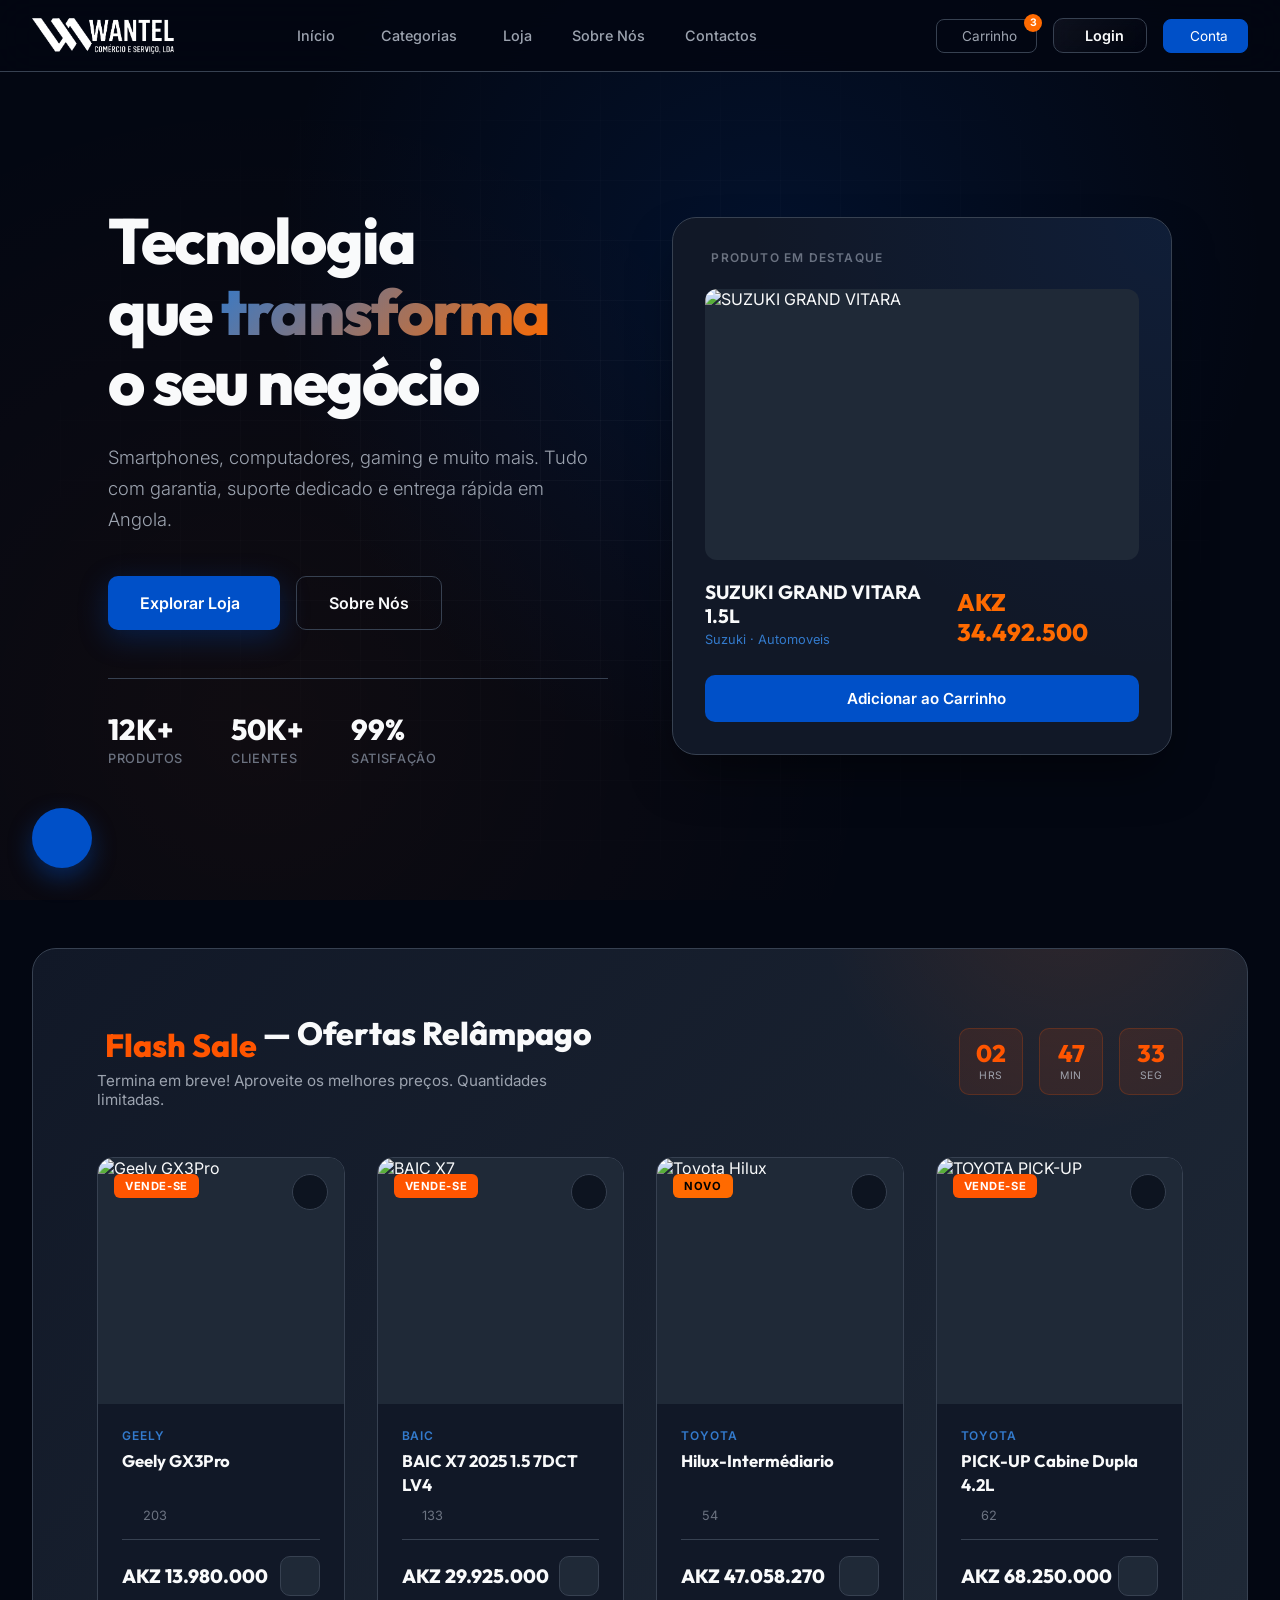
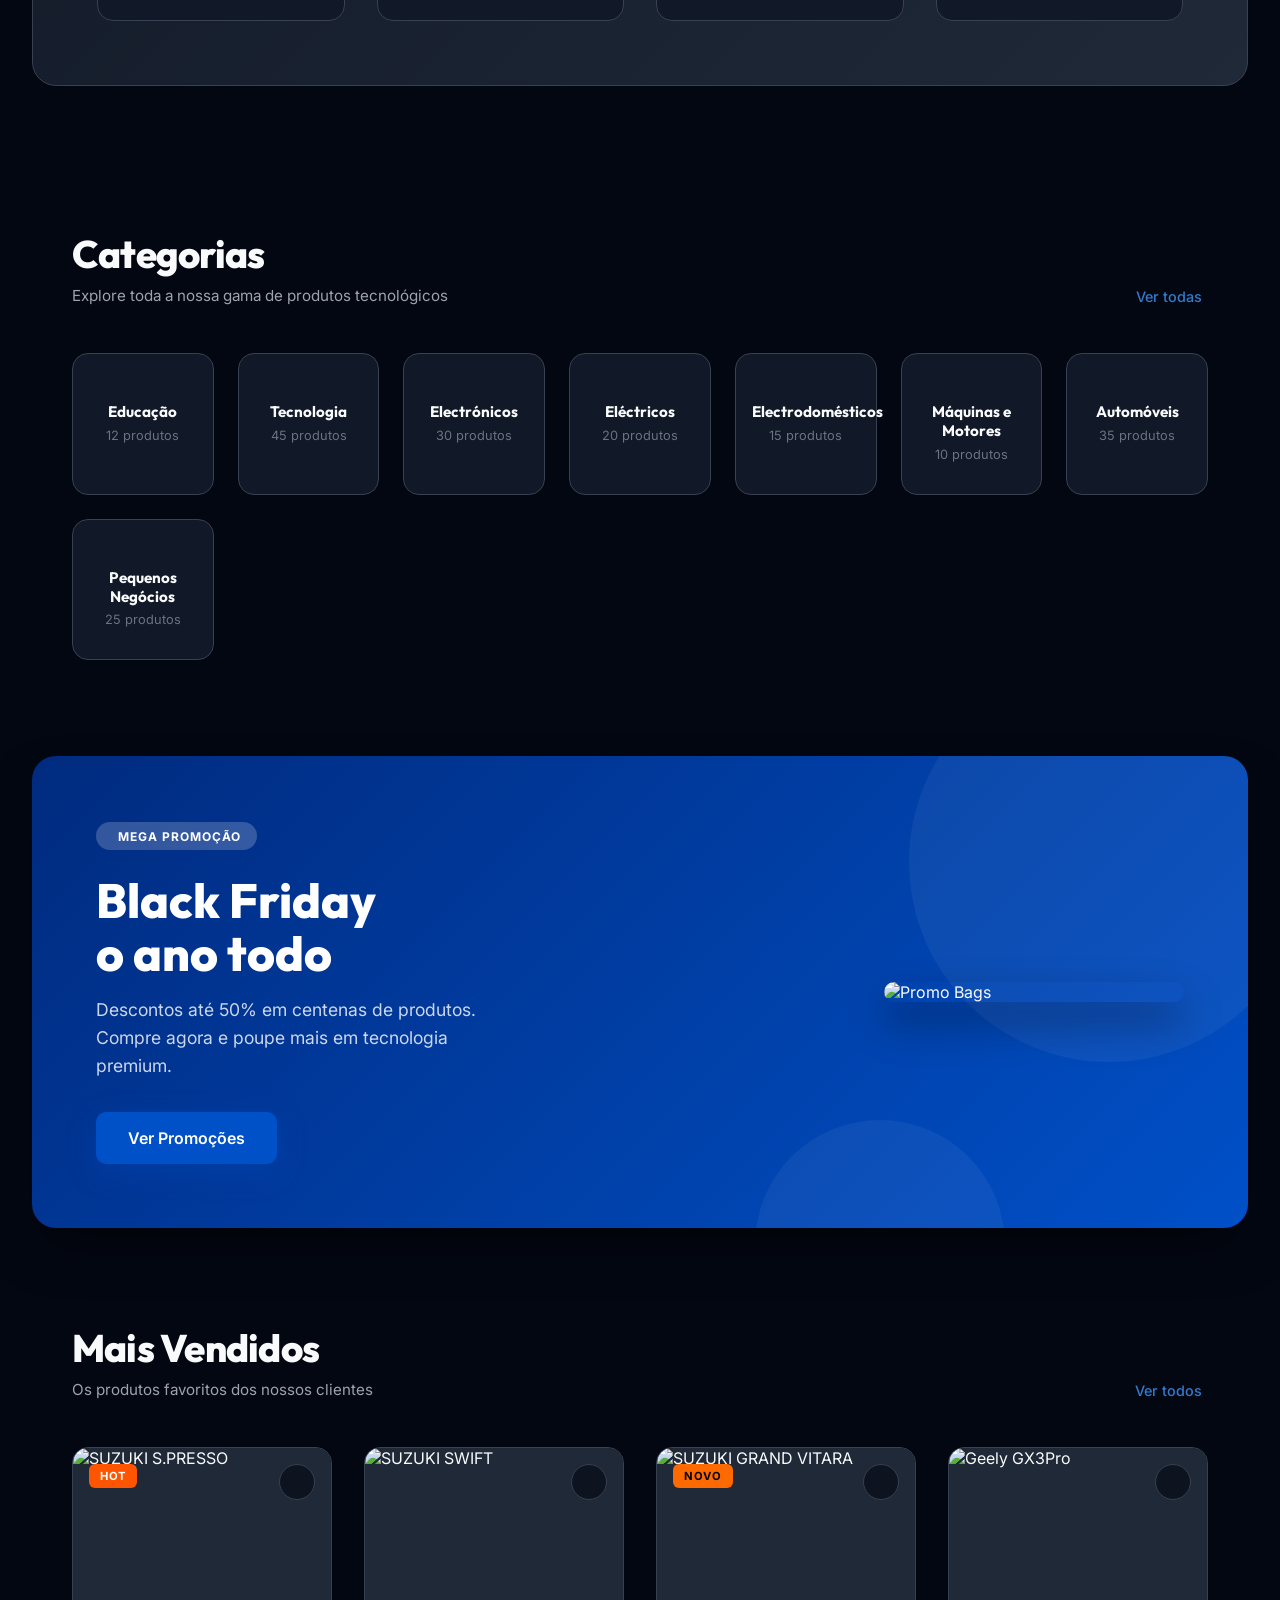
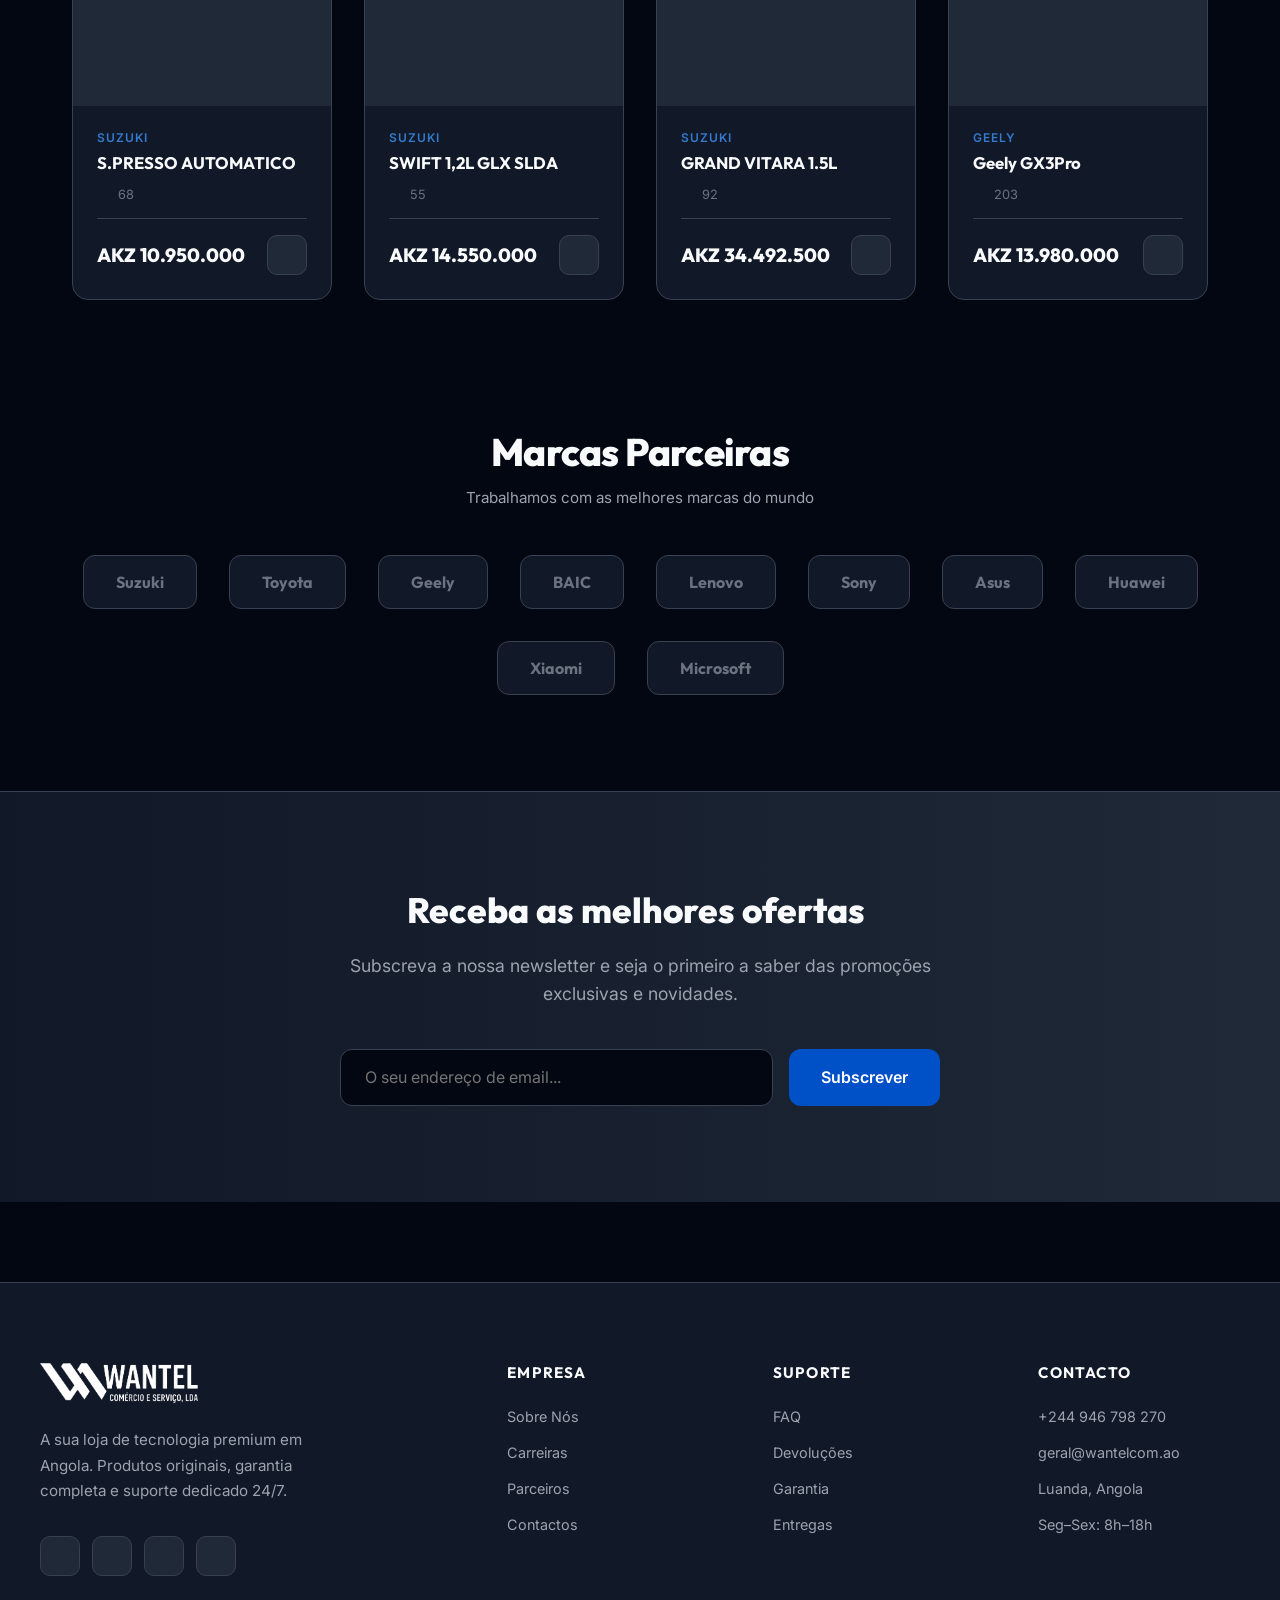
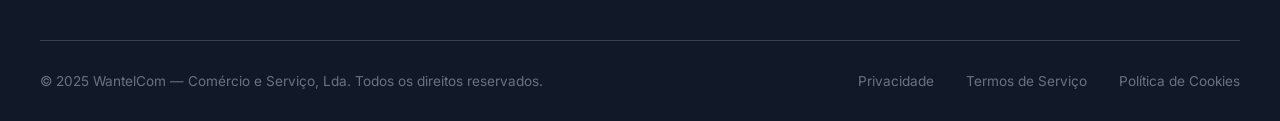
==== commit 5c6ac2c1: "Actualização do cor e do logotipo" ====
--- a/index.html
+++ b/index.html
@@ -5,6 +5,7 @@
   <meta charset="UTF-8">
   <meta name="viewport" content="width=device-width, initial-scale=1.0">
   <title>WantelCom | Loja de Tecnologia Premium</title>
+  <link rel="shortcut icon" href="assets/img/icone.png">
   <script>
     (function () {
       const savedTheme = localStorage.getItem('theme');
@@ -31,6 +32,27 @@
     <div class="nav-menu" id="navMenu">
       <div class="nav-links">
         <a onclick="goTo('home'); closeMobileMenu()">Início</a>
+        
+        <!-- Select de Categorias -->
+        <div class="nav-dropdown">
+          <button class="nav-dropdown-btn">
+            <i class="ph ph-squares-four"></i> Categorias <i class="ph ph-caret-down caret"></i>
+          </button>
+          <div class="nav-dropdown-menu">
+            <a onclick="goTo('shop'); closeMobileMenu()"><i class="ph ph-desktop"></i> Informática</a>
+            <a onclick="goTo('shop'); closeMobileMenu()"><i class="ph ph-device-mobile"></i> Smartphones</a>
+            <a onclick="goTo('shop'); closeMobileMenu()"><i class="ph ph-device-tablet"></i> Tablets</a>
+            <a onclick="goTo('shop'); closeMobileMenu()"><i class="ph ph-game-controller"></i> Gaming</a>
+            <a onclick="goTo('shop'); closeMobileMenu()"><i class="ph ph-wifi-high"></i> Redes e Segurança</a>
+            <a onclick="goTo('shop'); closeMobileMenu()"><i class="ph ph-briefcase"></i> Escritório</a>
+            <a onclick="goTo('shop'); closeMobileMenu()"><i class="ph ph-lightning"></i> Energia</a>
+            <a onclick="goTo('shop'); closeMobileMenu()"><i class="ph ph-house-line"></i> Electrodomésticos</a>
+            <a onclick="goTo('shop'); closeMobileMenu()"><i class="ph ph-monitor-play"></i> Imagem e Som</a>
+            <a onclick="goTo('shop'); closeMobileMenu()"><i class="ph ph-headphones"></i> Acessórios</a>
+            <a onclick="goTo('shop'); closeMobileMenu()" class="promo-link"><i class="ph-fill ph-tag"></i> Promoções</a>
+          </div>
+        </div>
+
         <a onclick="goTo('shop'); closeMobileMenu()">Loja</a>
         <a onclick="goTo('about'); closeMobileMenu()">Sobre Nós</a>
         <a onclick="goTo('contact'); closeMobileMenu()">Contactos</a>
@@ -42,7 +64,10 @@
         </button>
         <button class="nav-btn cart-btn" onclick="goTo('cart'); closeMobileMenu()"><i class="ph ph-shopping-cart"></i>
           Carrinho <span class="cart-badge" id="cartCount">3</span></button>
-        <button class="nav-btn" onclick="goTo('login'); closeMobileMenu()"><i class="ph ph-sign-in"></i> Entrar</button>
+        <button class="nav-login-btn" onclick="goTo('login'); closeMobileMenu()">
+          <span class="login-glow"></span>
+          <i class="ph ph-user-circle"></i> Login
+        </button>
         <button class="nav-btn primary" onclick="goTo('dashboard'); closeMobileMenu()"><i class="ph ph-user"></i>
           Conta</button>
       </div>
@@ -93,7 +118,6 @@
       <div class="hero-grid"></div>
       <div class="hero-content">
         <div>
-          <div class="hero-badge"><span></span> Novo em Stock &mdash; iPhone 16 Pro</div>
           <h1>Tecnologia<br>que <span class="accent">transforma</span><br>o seu negócio</h1>
           <p>Smartphones, computadores, gaming e muito mais. Tudo com garantia, suporte dedicado e entrega rápida em
             Angola.</p>
@@ -113,16 +137,17 @@
             <div class="device-label"><i class="ph-fill ph-star"></i> Produto em Destaque</div>
             <div class="featured-product">
               <div class="product-img-hero">
-                <img src="assets/img/fone.jpg" alt="iPhone 16 Pro Max">
+                <img src="https://www.wantelcom.com/storage/ficheiros/KAcnDENwA1sjJyEeWqBxlSVI5MoRwZ835fqxA2H6.jpg"
+                  alt="SUZUKI GRAND VITARA">
               </div>
               <div class="product-info-hero">
                 <div>
-                  <div class="product-name-hero">iPhone 16 Pro Max</div>
-                  <div class="product-cat-hero">Apple &middot; Smartphones</div>
+                  <div class="product-name-hero">SUZUKI GRAND VITARA 1.5L</div>
+                  <div class="product-cat-hero">Suzuki &middot; Automoveis</div>
                 </div>
-                <div class="product-price-hero">AKZ 850.000</div>
+                <div class="product-price-hero">AKZ 34.492.500</div>
               </div>
-              <button class="add-btn" onclick="addToCart('iPhone 16 Pro Max')"><i
+              <button class="add-btn" onclick="addToCart('SUZUKI GRAND VITARA')"><i
                   class="ph ph-shopping-cart-simple"></i> Adicionar ao Carrinho</button>
             </div>
           </div>
@@ -156,43 +181,43 @@
       </div>
       <div class="products-grid">
         <div class="product-card" onclick="goTo('product')">
-          <div class="product-badge sale">-30%</div>
+          <div class="product-badge sale">Vende-se</div>
           <div class="product-wish"><i class="ph ph-heart-straight"></i></div>
           <div class="product-img"><img
-              src="https://images.unsplash.com/photo-1517336714731-489689fd1ca8?q=80&w=600&auto=format&fit=crop"
-              alt="Dell XPS 15"></div>
+              src="https://www.wantelcom.com/storage/ficheiros/JT4Md5wheeOPE4xjVwxe9esb37x6GD8MvNzAkjQX.jpg"
+              alt="Geely GX3Pro"></div>
           <div class="product-body">
-            <div class="product-brand">Dell</div>
-            <div class="product-name">XPS 15 OLED i9</div>
+            <div class="product-brand">Geely</div>
+            <div class="product-name">Geely GX3Pro</div>
             <div class="product-rating">
               <span class="stars"><i class="ph-fill ph-star"></i><i class="ph-fill ph-star"></i><i
-                  class="ph-fill ph-star"></i><i class="ph-fill ph-star"></i><i class="ph-fill ph-star"></i></span>
-              4.9 (128)
+                  class="ph-fill ph-star"></i><i class="ph-fill ph-star"></i><i class="ph-fill ph-star"></i></span> <i
+                class="ph ph-eye"></i> 203
             </div>
             <div class="product-footer">
-              <div><span class="product-price">AKZ 520.000</span><span class="product-old">740.000</span></div>
-              <button class="product-add" onclick="event.stopPropagation();addToCart('Dell XPS 15')"><i
+              <div><span class="product-price">AKZ 13.980.000</span></div>
+              <button class="product-add" onclick="event.stopPropagation();addToCart('Geely GX3Pro')"><i
                   class="ph ph-plus"></i></button>
             </div>
           </div>
         </div>
         <div class="product-card" onclick="goTo('product')">
-          <div class="product-badge sale">-25%</div>
+          <div class="product-badge sale">Vende-se</div>
           <div class="product-wish"><i class="ph ph-heart-straight"></i></div>
           <div class="product-img"><img
-              src="https://images.unsplash.com/photo-1606144042614-b2417e99c4e3?q=80&w=600&auto=format&fit=crop"
-              alt="PS5"></div>
+              src="https://www.wantelcom.com/storage/ficheiros/egu3ngt70QivbMosqv8lp8cHfmqzDfVXLpHUVEta.jpg"
+              alt="BAIC X7"></div>
           <div class="product-body">
-            <div class="product-brand">Sony</div>
-            <div class="product-name">PlayStation 5 Slim</div>
+            <div class="product-brand">BAIC</div>
+            <div class="product-name">BAIC X7 2025 1.5 7DCT LV4</div>
             <div class="product-rating">
               <span class="stars"><i class="ph-fill ph-star"></i><i class="ph-fill ph-star"></i><i
                   class="ph-fill ph-star"></i><i class="ph-fill ph-star"></i><i class="ph-fill ph-star-half"></i></span>
-              4.8 (96)
+              <i class="ph ph-eye"></i> 133
             </div>
             <div class="product-footer">
-              <div><span class="product-price">AKZ 280.000</span><span class="product-old">375.000</span></div>
-              <button class="product-add" onclick="event.stopPropagation();addToCart('PS5 Slim')"><i
+              <div><span class="product-price">AKZ 29.925.000</span></div>
+              <button class="product-add" onclick="event.stopPropagation();addToCart('BAIC X7 2025')"><i
                   class="ph ph-plus"></i></button>
             </div>
           </div>
@@ -201,40 +226,40 @@
           <div class="product-badge new">Novo</div>
           <div class="product-wish"><i class="ph ph-heart-straight"></i></div>
           <div class="product-img"><img
-              src="https://images.unsplash.com/photo-1593784991095-a205069470b6?q=80&w=600&auto=format&fit=crop"
-              alt="TV"></div>
+              src="https://www.wantelcom.com/storage/ficheiros/KzVli4ejpDJttIHjYT7d3kzibmhlIhyVCq1EUlK8.jpg"
+              alt="Toyota Hilux"></div>
           <div class="product-body">
-            <div class="product-brand">Samsung</div>
-            <div class="product-name">Neo QLED 65" 8K</div>
+            <div class="product-brand">Toyota</div>
+            <div class="product-name">Hilux-Intermédiario</div>
             <div class="product-rating">
               <span class="stars"><i class="ph-fill ph-star"></i><i class="ph-fill ph-star"></i><i
-                  class="ph-fill ph-star"></i><i class="ph-fill ph-star"></i><i class="ph ph-star"></i></span>
-              4.7 (54)
+                  class="ph-fill ph-star"></i><i class="ph-fill ph-star"></i><i class="ph ph-star"></i></span> <i
+                class="ph ph-eye"></i> 54
             </div>
             <div class="product-footer">
-              <div><span class="product-price">AKZ 920.000</span></div>
-              <button class="product-add" onclick="event.stopPropagation();addToCart('Samsung QLED 65')"><i
+              <div><span class="product-price">AKZ 47.058.270</span></div>
+              <button class="product-add" onclick="event.stopPropagation();addToCart('Toyota Hilux')"><i
                   class="ph ph-plus"></i></button>
             </div>
           </div>
         </div>
         <div class="product-card" onclick="goTo('product')">
-          <div class="product-badge sale">-20%</div>
+          <div class="product-badge sale">Vende-se</div>
           <div class="product-wish"><i class="ph ph-heart-straight"></i></div>
           <div class="product-img"><img
-              src="https://images.unsplash.com/photo-1505740420928-5e560c06d30e?q=80&w=600&auto=format&fit=crop"
-              alt="Headphones"></div>
+              src="https://www.wantelcom.com/storage/ficheiros/mEFFhN8WLR6Lt0s3miSql58f7xCO7I5Agkc7j7i8.jpg"
+              alt="TOYOTA PICK-UP"></div>
           <div class="product-body">
-            <div class="product-brand">Sony</div>
-            <div class="product-name">WH-1000XM5</div>
+            <div class="product-brand">Toyota</div>
+            <div class="product-name">PICK-UP Cabine Dupla 4.2L</div>
             <div class="product-rating">
               <span class="stars"><i class="ph-fill ph-star"></i><i class="ph-fill ph-star"></i><i
-                  class="ph-fill ph-star"></i><i class="ph-fill ph-star"></i><i class="ph-fill ph-star"></i></span>
-              5.0 (203)
+                  class="ph-fill ph-star"></i><i class="ph-fill ph-star"></i><i class="ph-fill ph-star"></i></span> <i
+                class="ph ph-eye"></i> 62
             </div>
             <div class="product-footer">
-              <div><span class="product-price">AKZ 85.000</span><span class="product-old">106.000</span></div>
-              <button class="product-add" onclick="event.stopPropagation();addToCart('Sony WH-1000XM5')"><i
+              <div><span class="product-price">AKZ 68.250.000</span></div>
+              <button class="product-add" onclick="event.stopPropagation();addToCart('TOYOTA PICK-UP')"><i
                   class="ph ph-plus"></i></button>
             </div>
           </div>
@@ -252,37 +277,37 @@
         <button class="see-all" onclick="goTo('shop')">Ver todas <i class="ph ph-arrow-right"></i></button>
       </div>
       <div class="categories-grid">
+        <div class="cat-card" onclick="goTo('shop')"><i class="ph ph-book-open cat-icon"></i>
+          <div class="cat-name">Educação</div>
+          <div class="cat-count">12 produtos</div>
+        </div>
         <div class="cat-card" onclick="goTo('shop')"><i class="ph ph-laptop cat-icon"></i>
-          <div class="cat-name">Informática</div>
-          <div class="cat-count">1.240 produtos</div>
-        </div>
-        <div class="cat-card" onclick="goTo('shop')"><i class="ph ph-device-mobile cat-icon"></i>
-          <div class="cat-name">Smartphones</div>
-          <div class="cat-count">860 produtos</div>
-        </div>
-        <div class="cat-card" onclick="goTo('shop')"><i class="ph ph-device-tablet cat-icon"></i>
-          <div class="cat-name">Tablets</div>
-          <div class="cat-count">320 produtos</div>
-        </div>
-        <div class="cat-card" onclick="goTo('shop')"><i class="ph ph-game-controller cat-icon"></i>
-          <div class="cat-name">Gaming</div>
-          <div class="cat-count">510 produtos</div>
+          <div class="cat-name">Tecnologia</div>
+          <div class="cat-count">45 produtos</div>
+        </div>
+        <div class="cat-card" onclick="goTo('shop')"><i class="ph ph-cpu cat-icon"></i>
+          <div class="cat-name">Electrónicos</div>
+          <div class="cat-count">30 produtos</div>
         </div>
         <div class="cat-card" onclick="goTo('shop')"><i class="ph ph-plug cat-icon"></i>
-          <div class="cat-name">Energia</div>
-          <div class="cat-count">290 produtos</div>
-        </div>
-        <div class="cat-card" onclick="goTo('shop')"><i class="ph ph-printer cat-icon"></i>
-          <div class="cat-name">Escritório</div>
-          <div class="cat-count">680 produtos</div>
+          <div class="cat-name">Eléctricos</div>
+          <div class="cat-count">20 produtos</div>
         </div>
         <div class="cat-card" onclick="goTo('shop')"><i class="ph ph-house cat-icon"></i>
-          <div class="cat-name">Casa</div>
-          <div class="cat-count">450 produtos</div>
-        </div>
-        <div class="cat-card" onclick="goTo('shop')"><i class="ph ph-wifi-high cat-icon"></i>
-          <div class="cat-name">Redes</div>
-          <div class="cat-count">380 produtos</div>
+          <div class="cat-name">Electrodomésticos</div>
+          <div class="cat-count">15 produtos</div>
+        </div>
+        <div class="cat-card" onclick="goTo('shop')"><i class="ph ph-gear cat-icon"></i>
+          <div class="cat-name">Máquinas e Motores</div>
+          <div class="cat-count">10 produtos</div>
+        </div>
+        <div class="cat-card" onclick="goTo('shop')"><i class="ph ph-car cat-icon"></i>
+          <div class="cat-name">Automóveis</div>
+          <div class="cat-count">35 produtos</div>
+        </div>
+        <div class="cat-card" onclick="goTo('shop')"><i class="ph ph-storefront cat-icon"></i>
+          <div class="cat-name">Pequenos Negócios</div>
+          <div class="cat-count">25 produtos</div>
         </div>
       </div>
     </section>
@@ -313,34 +338,34 @@
           <div class="product-badge sale">Hot <i class="ph-fill ph-fire"></i></div>
           <div class="product-wish"><i class="ph ph-heart-straight"></i></div>
           <div class="product-img"><img
-              src="https://images.unsplash.com/photo-1610945265064-0e34e5519bbf?q=80&w=600&auto=format&fit=crop"
-              alt="Galaxy S25"></div>
+              src="https://www.wantelcom.com/storage/ficheiros/MBxKYhIB7OU7yPKVsgfj2iQLO9l5PA1U39gXL7l3.jpg"
+              alt="SUZUKI S.PRESSO"></div>
           <div class="product-body">
-            <div class="product-brand">Samsung</div>
-            <div class="product-name">Galaxy S25 Ultra</div>
+            <div class="product-brand">Suzuki</div>
+            <div class="product-name">S.PRESSO AUTOMATICO</div>
             <div class="product-rating"><span class="stars"><i class="ph-fill ph-star"></i><i
                   class="ph-fill ph-star"></i><i class="ph-fill ph-star"></i><i class="ph-fill ph-star"></i><i
-                  class="ph-fill ph-star"></i></span> 4.9 (312)</div>
+                  class="ph-fill ph-star"></i></span> <i class="ph ph-eye"></i> 68</div>
             <div class="product-footer">
-              <div><span class="product-price">AKZ 720.000</span></div><button class="product-add"
-                onclick="event.stopPropagation();addToCart('Samsung S25 Ultra')"><i class="ph ph-plus"></i></button>
+              <div><span class="product-price">AKZ 10.950.000</span></div><button class="product-add"
+                onclick="event.stopPropagation();addToCart('SUZUKI S.PRESSO')"><i class="ph ph-plus"></i></button>
             </div>
           </div>
         </div>
         <div class="product-card" onclick="goTo('product')">
           <div class="product-wish"><i class="ph ph-heart-straight"></i></div>
           <div class="product-img"><img
-              src="https://images.unsplash.com/photo-1434493789847-2f02dc6ca35d?q=80&w=600&auto=format&fit=crop"
-              alt="Apple Watch"></div>
+              src="https://www.wantelcom.com/storage/ficheiros/GgBTuh8DfnORi7yBwjciGXonqdWajKwSeCjhkzpK.jpg"
+              alt="SUZUKI SWIFT"></div>
           <div class="product-body">
-            <div class="product-brand">Apple</div>
-            <div class="product-name">Watch Ultra 2</div>
+            <div class="product-brand">Suzuki</div>
+            <div class="product-name">SWIFT 1,2L GLX SLDA</div>
             <div class="product-rating"><span class="stars"><i class="ph-fill ph-star"></i><i
                   class="ph-fill ph-star"></i><i class="ph-fill ph-star"></i><i class="ph-fill ph-star"></i><i
-                  class="ph-fill ph-star-half"></i></span> 4.8 (189)</div>
+                  class="ph-fill ph-star-half"></i></span> <i class="ph ph-eye"></i> 55</div>
             <div class="product-footer">
-              <div><span class="product-price">AKZ 195.000</span></div><button class="product-add"
-                onclick="event.stopPropagation();addToCart('Apple Watch Ultra 2')"><i class="ph ph-plus"></i></button>
+              <div><span class="product-price">AKZ 14.550.000</span></div><button class="product-add"
+                onclick="event.stopPropagation();addToCart('SUZUKI SWIFT')"><i class="ph ph-plus"></i></button>
             </div>
           </div>
         </div>
@@ -348,34 +373,34 @@
           <div class="product-badge new">Novo</div>
           <div class="product-wish"><i class="ph ph-heart-straight"></i></div>
           <div class="product-img"><img
-              src="https://images.unsplash.com/photo-1517336714731-489689fd1ca8?q=80&w=600&auto=format&fit=crop"
-              alt="Mac Studio"></div>
+              src="https://www.wantelcom.com/storage/ficheiros/KAcnDENwA1sjJyEeWqBxlSVI5MoRwZ835fqxA2H6.jpg"
+              alt="SUZUKI GRAND VITARA"></div>
           <div class="product-body">
-            <div class="product-brand">Apple</div>
-            <div class="product-name">Mac Studio M3 Ultra</div>
+            <div class="product-brand">Suzuki</div>
+            <div class="product-name">GRAND VITARA 1.5L</div>
             <div class="product-rating"><span class="stars"><i class="ph-fill ph-star"></i><i
                   class="ph-fill ph-star"></i><i class="ph-fill ph-star"></i><i class="ph-fill ph-star"></i><i
-                  class="ph-fill ph-star"></i></span> 5.0 (67)</div>
+                  class="ph-fill ph-star"></i></span> <i class="ph ph-eye"></i> 92</div>
             <div class="product-footer">
-              <div><span class="product-price">AKZ 1.250.000</span></div><button class="product-add"
-                onclick="event.stopPropagation();addToCart('Mac Studio')"><i class="ph ph-plus"></i></button>
+              <div><span class="product-price">AKZ 34.492.500</span></div><button class="product-add"
+                onclick="event.stopPropagation();addToCart('SUZUKI GRAND VITARA')"><i class="ph ph-plus"></i></button>
             </div>
           </div>
         </div>
         <div class="product-card" onclick="goTo('product')">
           <div class="product-wish"><i class="ph ph-heart-straight"></i></div>
           <div class="product-img"><img
-              src="https://images.unsplash.com/photo-1612815154858-60aa4c59eaa6?q=80&w=600&auto=format&fit=crop"
-              alt="Printer"></div>
+              src="https://www.wantelcom.com/storage/ficheiros/JT4Md5wheeOPE4xjVwxe9esb37x6GD8MvNzAkjQX.jpg"
+              alt="Geely GX3Pro"></div>
           <div class="product-body">
-            <div class="product-brand">HP</div>
-            <div class="product-name">LaserJet Pro M404dn</div>
+            <div class="product-brand">Geely</div>
+            <div class="product-name">Geely GX3Pro</div>
             <div class="product-rating"><span class="stars"><i class="ph-fill ph-star"></i><i
                   class="ph-fill ph-star"></i><i class="ph-fill ph-star"></i><i class="ph-fill ph-star"></i><i
-                  class="ph-fill ph-star-half"></i></span> 4.6 (445)</div>
+                  class="ph-fill ph-star-half"></i></span> <i class="ph ph-eye"></i> 203</div>
             <div class="product-footer">
-              <div><span class="product-price">AKZ 95.000</span></div><button class="product-add"
-                onclick="event.stopPropagation();addToCart('HP LaserJet')"><i class="ph ph-plus"></i></button>
+              <div><span class="product-price">AKZ 13.980.000</span></div><button class="product-add"
+                onclick="event.stopPropagation();addToCart('Geely GX3Pro')"><i class="ph ph-plus"></i></button>
             </div>
           </div>
         </div>
@@ -387,10 +412,10 @@
       <h2 class="section-title" style="margin-bottom:0.75rem">Marcas Parceiras</h2>
       <div class="section-sub" style="margin-bottom:3rem">Trabalhamos com as melhores marcas do mundo</div>
       <div class="brands-row">
-        <div class="brand-chip">Apple</div>
-        <div class="brand-chip">Samsung</div>
-        <div class="brand-chip">Dell</div>
-        <div class="brand-chip">HP</div>
+        <div class="brand-chip">Suzuki</div>
+        <div class="brand-chip">Toyota</div>
+        <div class="brand-chip">Geely</div>
+        <div class="brand-chip">BAIC</div>
         <div class="brand-chip">Lenovo</div>
         <div class="brand-chip">Sony</div>
         <div class="brand-chip">Asus</div>
@@ -424,7 +449,8 @@
           <p class="footer-desc">A sua loja de tecnologia premium em Angola. Produtos originais, garantia completa e
             suporte dedicado 24/7.</p>
           <div class="footer-socials">
-            <div class="social-btn"><i class="ph ph-facebook-logo"></i></div>
+            <a href="https://web.facebook.com/chicoduracomerciogeral" target="_blank" class="social-btn"
+              style="color: inherit; text-decoration: none;"><i class="ph ph-facebook-logo"></i></a> 
             <div class="social-btn"><i class="ph ph-instagram-logo"></i></div>
             <div class="social-btn"><i class="ph ph-linkedin-logo"></i></div>
             <div class="social-btn"><i class="ph ph-youtube-logo"></i></div>
@@ -478,18 +504,18 @@
         <div class="filter-group">
           <label>Categoria</label>
           <div class="filter-option"><input type="checkbox" checked> Todos</div>
-          <div class="filter-option"><input type="checkbox"> Smartphones</div>
-          <div class="filter-option"><input type="checkbox"> Computadores</div>
-          <div class="filter-option"><input type="checkbox"> Gaming</div>
-          <div class="filter-option"><input type="checkbox"> Tablets</div>
-          <div class="filter-option"><input type="checkbox"> Acessórios</div>
+          <div class="filter-option"><input type="checkbox"> Automóveis</div>
+          <div class="filter-option"><input type="checkbox"> Electrónicos</div>
+          <div class="filter-option"><input type="checkbox"> Tecnologia</div>
+          <div class="filter-option"><input type="checkbox"> Electrodomésticos</div>
+          <div class="filter-option"><input type="checkbox"> Máquinas</div>
         </div>
         <div class="filter-group">
           <label>Marca</label>
-          <div class="filter-option"><input type="checkbox"> Apple</div>
-          <div class="filter-option"><input type="checkbox"> Samsung</div>
-          <div class="filter-option"><input type="checkbox"> Dell</div>
-          <div class="filter-option"><input type="checkbox"> HP</div>
+          <div class="filter-option"><input type="checkbox"> Suzuki</div>
+          <div class="filter-option"><input type="checkbox"> Toyota</div>
+          <div class="filter-option"><input type="checkbox"> Geely</div>
+          <div class="filter-option"><input type="checkbox"> BAIC</div>
           <div class="filter-option"><input type="checkbox"> Sony</div>
         </div>
         <div class="filter-group">
@@ -524,20 +550,20 @@
         </div>
         <div class="products-grid">
           <div class="product-card" onclick="goTo('product')">
-            <div class="product-badge sale">-30%</div>
+            <div class="product-badge sale">Vende-se</div>
             <div class="product-wish"><i class="ph ph-heart-straight"></i></div>
             <div class="product-img"><img
-                src="https://images.unsplash.com/photo-1517336714731-489689fd1ca8?q=80&w=600&auto=format&fit=crop"
-                alt="Dell XPS 15"></div>
+                src="https://www.wantelcom.com/storage/ficheiros/JT4Md5wheeOPE4xjVwxe9esb37x6GD8MvNzAkjQX.jpg"
+                alt="Geely GX3Pro"></div>
             <div class="product-body">
-              <div class="product-brand">Dell</div>
-              <div class="product-name">XPS 15 OLED i9</div>
+              <div class="product-brand">Geely</div>
+              <div class="product-name">Geely GX3Pro</div>
               <div class="product-rating"><span class="stars"><i class="ph-fill ph-star"></i><i
                     class="ph-fill ph-star"></i><i class="ph-fill ph-star"></i><i class="ph-fill ph-star"></i><i
-                    class="ph-fill ph-star"></i></span> 4.9</div>
+                    class="ph-fill ph-star"></i></span> <i class="ph ph-eye"></i> 203</div>
               <div class="product-footer">
-                <div><span class="product-price">AKZ 520.000</span></div><button class="product-add"
-                  onclick="event.stopPropagation();addToCart('Dell XPS 15')"><i class="ph ph-plus"></i></button>
+                <div><span class="product-price">AKZ 13.980.000</span></div><button class="product-add"
+                  onclick="event.stopPropagation();addToCart('Geely GX3Pro')"><i class="ph ph-plus"></i></button>
               </div>
             </div>
           </div>
@@ -545,86 +571,86 @@
             <div class="product-badge new">Novo</div>
             <div class="product-wish"><i class="ph ph-heart-straight"></i></div>
             <div class="product-img"><img
-                src="https://images.unsplash.com/photo-1592899677974-c40d16462002?q=80&w=600&auto=format&fit=crop"
-                alt="iPhone 16"></div>
+                src="https://www.wantelcom.com/storage/ficheiros/KAcnDENwA1sjJyEeWqBxlSVI5MoRwZ835fqxA2H6.jpg"
+                alt="SUZUKI GRAND VITARA"></div>
             <div class="product-body">
-              <div class="product-brand">Apple</div>
-              <div class="product-name">iPhone 16 Pro Max</div>
+              <div class="product-brand">Suzuki</div>
+              <div class="product-name">SUZUKI GRAND VITARA 1.5L</div>
               <div class="product-rating"><span class="stars"><i class="ph-fill ph-star"></i><i
                     class="ph-fill ph-star"></i><i class="ph-fill ph-star"></i><i class="ph-fill ph-star"></i><i
-                    class="ph-fill ph-star"></i></span> 4.9</div>
+                    class="ph-fill ph-star"></i></span> <i class="ph ph-eye"></i> 92</div>
               <div class="product-footer">
-                <div><span class="product-price">AKZ 850.000</span></div><button class="product-add"
-                  onclick="event.stopPropagation();addToCart('iPhone 16 Pro')"><i class="ph ph-plus"></i></button>
+                <div><span class="product-price">AKZ 34.492.500</span></div><button class="product-add"
+                  onclick="event.stopPropagation();addToCart('SUZUKI GRAND VITARA')"><i class="ph ph-plus"></i></button>
               </div>
             </div>
           </div>
           <div class="product-card" onclick="goTo('product')">
             <div class="product-wish"><i class="ph ph-heart-straight"></i></div>
             <div class="product-img"><img
-                src="https://images.unsplash.com/photo-1606144042614-b2417e99c4e3?q=80&w=600&auto=format&fit=crop"
-                alt="PS5"></div>
+                src="https://www.wantelcom.com/storage/ficheiros/egu3ngt70QivbMosqv8lp8cHfmqzDfVXLpHUVEta.jpg"
+                alt="BAIC X7 2025"></div>
             <div class="product-body">
-              <div class="product-brand">Sony</div>
-              <div class="product-name">PlayStation 5 Slim</div>
+              <div class="product-brand">BAIC</div>
+              <div class="product-name">BAIC X7 2025 1.5 7DCT</div>
               <div class="product-rating"><span class="stars"><i class="ph-fill ph-star"></i><i
                     class="ph-fill ph-star"></i><i class="ph-fill ph-star"></i><i class="ph-fill ph-star"></i><i
-                    class="ph-fill ph-star-half"></i></span> 4.8</div>
+                    class="ph-fill ph-star-half"></i></span> <i class="ph ph-eye"></i> 133</div>
               <div class="product-footer">
-                <div><span class="product-price">AKZ 280.000</span></div><button class="product-add"
-                  onclick="event.stopPropagation();addToCart('PS5 Slim')"><i class="ph ph-plus"></i></button>
+                <div><span class="product-price">AKZ 29.925.000</span></div><button class="product-add"
+                  onclick="event.stopPropagation();addToCart('BAIC X7 2025')"><i class="ph ph-plus"></i></button>
               </div>
             </div>
           </div>
           <div class="product-card" onclick="goTo('product')">
             <div class="product-wish"><i class="ph ph-heart-straight"></i></div>
             <div class="product-img"><img
-                src="https://images.unsplash.com/photo-1434493789847-2f02dc6ca35d?q=80&w=600&auto=format&fit=crop"
-                alt="Watch"></div>
+                src="https://www.wantelcom.com/storage/ficheiros/KzVli4ejpDJttIHjYT7d3kzibmhlIhyVCq1EUlK8.jpg"
+                alt="Toyota Hilux"></div>
             <div class="product-body">
-              <div class="product-brand">Apple</div>
-              <div class="product-name">Watch Ultra 2</div>
+              <div class="product-brand">Toyota</div>
+              <div class="product-name">Toyota Hilux-Intermédiario</div>
               <div class="product-rating"><span class="stars"><i class="ph-fill ph-star"></i><i
                     class="ph-fill ph-star"></i><i class="ph-fill ph-star"></i><i class="ph-fill ph-star"></i><i
-                    class="ph-fill ph-star-half"></i></span> 4.8</div>
+                    class="ph-fill ph-star-half"></i></span> <i class="ph ph-eye"></i> 54</div>
               <div class="product-footer">
-                <div><span class="product-price">AKZ 195.000</span></div><button class="product-add"
-                  onclick="event.stopPropagation();addToCart('Apple Watch')"><i class="ph ph-plus"></i></button>
+                <div><span class="product-price">AKZ 47.058.270</span></div><button class="product-add"
+                  onclick="event.stopPropagation();addToCart('Toyota Hilux')"><i class="ph ph-plus"></i></button>
               </div>
             </div>
           </div>
           <div class="product-card" onclick="goTo('product')">
-            <div class="product-badge sale">-20%</div>
+            <div class="product-badge sale">Vende-se</div>
             <div class="product-wish"><i class="ph ph-heart-straight"></i></div>
             <div class="product-img"><img
-                src="https://images.unsplash.com/photo-1593784991095-a205069470b6?q=80&w=600&auto=format&fit=crop"
-                alt="TV"></div>
+                src="https://www.wantelcom.com/storage/ficheiros/mEFFhN8WLR6Lt0s3miSql58f7xCO7I5Agkc7j7i8.jpg"
+                alt="TOYOTA PICK-UP"></div>
             <div class="product-body">
-              <div class="product-brand">Samsung</div>
-              <div class="product-name">Neo QLED 65"</div>
+              <div class="product-brand">Toyota</div>
+              <div class="product-name">TOYOTA PICK-UP Cabine Dupla</div>
               <div class="product-rating"><span class="stars"><i class="ph-fill ph-star"></i><i
                     class="ph-fill ph-star"></i><i class="ph-fill ph-star"></i><i class="ph-fill ph-star"></i><i
-                    class="ph ph-star"></i></span> 4.7</div>
+                    class="ph ph-star"></i></span> <i class="ph ph-eye"></i> 62</div>
               <div class="product-footer">
-                <div><span class="product-price">AKZ 920.000</span></div><button class="product-add"
-                  onclick="event.stopPropagation();addToCart('Samsung QLED')"><i class="ph ph-plus"></i></button>
+                <div><span class="product-price">AKZ 68.250.000</span></div><button class="product-add"
+                  onclick="event.stopPropagation();addToCart('TOYOTA PICK-UP')"><i class="ph ph-plus"></i></button>
               </div>
             </div>
           </div>
           <div class="product-card" onclick="goTo('product')">
             <div class="product-wish"><i class="ph ph-heart-straight"></i></div>
             <div class="product-img"><img
-                src="https://images.unsplash.com/photo-1505740420928-5e560c06d30e?q=80&w=600&auto=format&fit=crop"
-                alt="Headphones"></div>
+                src="https://www.wantelcom.com/storage/ficheiros/MBxKYhIB7OU7yPKVsgfj2iQLO9l5PA1U39gXL7l3.jpg"
+                alt="SUZUKI S.PRESSO"></div>
             <div class="product-body">
-              <div class="product-brand">Sony</div>
-              <div class="product-name">WH-1000XM5</div>
+              <div class="product-brand">Suzuki</div>
+              <div class="product-name">SUZUKI S.PRESSO AUTOMATICO</div>
               <div class="product-rating"><span class="stars"><i class="ph-fill ph-star"></i><i
                     class="ph-fill ph-star"></i><i class="ph-fill ph-star"></i><i class="ph-fill ph-star"></i><i
-                    class="ph-fill ph-star"></i></span> 5.0</div>
+                    class="ph-fill ph-star"></i></span> <i class="ph ph-eye"></i> 68</div>
               <div class="product-footer">
-                <div><span class="product-price">AKZ 85.000</span></div><button class="product-add"
-                  onclick="event.stopPropagation();addToCart('Sony WH-1000XM5')"><i class="ph ph-plus"></i></button>
+                <div><span class="product-price">AKZ 10.950.000</span></div><button class="product-add"
+                  onclick="event.stopPropagation();addToCart('SUZUKI S.PRESSO')"><i class="ph ph-plus"></i></button>
               </div>
             </div>
           </div>
@@ -638,47 +664,51 @@
     <div class="product-page-layout">
       <div class="product-gallery">
         <div class="main-img"><img
-            src="https://images.unsplash.com/photo-1517336714731-489689fd1ca8?q=80&w=800&auto=format&fit=crop"
-            alt="Dell XPS 15"></div>
+            src="https://www.wantelcom.com/storage/ficheiros/KAcnDENwA1sjJyEeWqBxlSVI5MoRwZ835fqxA2H6.jpg"
+            alt="SUZUKI GRAND VITARA"></div>
         <div class="thumb-row">
           <div class="thumb active"><img
-              src="https://images.unsplash.com/photo-1517336714731-489689fd1ca8?q=80&w=200&auto=format&fit=crop"
-              alt="Dell XPS 15"></div>
+              src="https://www.wantelcom.com/storage/ficheiros/KAcnDENwA1sjJyEeWqBxlSVI5MoRwZ835fqxA2H6.jpg"
+              alt="SUZUKI GRAND VITARA"></div>
           <div class="thumb"><img
-              src="https://images.unsplash.com/photo-1593640408182-31c70c8268f5?q=80&w=200&auto=format&fit=crop"
-              alt="Dell XPS Keyboard"></div>
+              src="https://www.wantelcom.com/storage/ficheiros/KAcnDENwA1sjJyEeWqBxlSVI5MoRwZ835fqxA2H6.jpg"
+              alt="SUZUKI GRAND VITARA Side"></div>
           <div class="thumb"><img
-              src="https://images.unsplash.com/photo-1496181133206-80ce9b88a853?q=80&w=200&auto=format&fit=crop"
-              alt="Dell XPS Back"></div>
+              src="https://www.wantelcom.com/storage/ficheiros/KAcnDENwA1sjJyEeWqBxlSVI5MoRwZ835fqxA2H6.jpg"
+              alt="SUZUKI GRAND VITARA Back"></div>
           <div class="thumb"><img
-              src="https://images.unsplash.com/photo-1588872657578-7efd1f1555ed?q=80&w=200&auto=format&fit=crop"
-              alt="Dell XPS Ports"></div>
+              src="https://www.wantelcom.com/storage/ficheiros/KAcnDENwA1sjJyEeWqBxlSVI5MoRwZ835fqxA2H6.jpg"
+              alt="SUZUKI GRAND VITARA Interior"></div>
         </div>
       </div>
       <div class="product-details">
-        <div class="product-path"><i class="ph ph-house"></i> / Informática / Computadores Portáteis</div>
-        <h1 class="product-title">Dell XPS 15 OLED Intel i9</h1>
+        <div class="product-path" style="display:flex; justify-content:space-between; align-items:center;">
+          <span><i class="ph ph-house"></i> / Automóveis / SUVs</span>
+          <button onclick="goTo('home')"
+            style="background:none; border:none; color:var(--blue-light); font-weight:bold; cursor:pointer; display:flex; align-items:center; gap:0.5rem;"><i
+              class="ph ph-arrow-left"></i> Voltar</button>
+        </div>
+        <h1 class="product-title">SUZUKI GRAND VITARA 1.5L GLX 4WD HYBRID</h1>
         <div class="product-rating-row">
           <span class="stars"><i class="ph-fill ph-star"></i><i class="ph-fill ph-star"></i><i
               class="ph-fill ph-star"></i><i class="ph-fill ph-star"></i><i class="ph-fill ph-star"></i></span>
-          <span style="font-size:0.95rem;color:var(--text2)">4.9 (128 avaliações)</span>
-          <span style="color:var(--text3);font-size:0.9rem">&middot; 89 vendidos este mês</span>
+          <span style="font-size:0.95rem;color:var(--text2)">5.0 (92 avaliações)</span>
+          <span style="color:var(--text3);font-size:0.9rem">&middot; 12 vendidos este mês</span>
         </div>
         <div class="price-row">
-          <div class="price-big">AKZ 520.000</div>
-          <div class="price-old2">AKZ 740.000</div>
-          <div class="discount-badge">-30%</div>
-        </div>
-        <p class="product-desc">O Dell XPS 15 redefine o que é possível num portátil premium. Com ecrã OLED de 3.5K,
-          processador Intel Core i9 de 14ª geração e gráficos NVIDIA RTX 4060, é a ferramenta perfeita para criativos e
-          profissionais.</p>
+          <div class="price-big">AKZ 34.492.500</div>
+          <div class="price-old2">AKZ 36.000.000</div>
+          <div class="discount-badge">Vende-se</div>
+        </div>
+        <p class="product-desc">O SUZUKI GRAND VITARA 1.5L GLX 4WD HYBRID redefine o que é possível num SUV. Com motor
+          híbrido avançado, tração às quatro rodas e design imponente, é a escolha perfeita para qualquer terreno.</p>
         <div class="product-specs">
-          <div class="spec-row"><span class="spec-label">Processador</span><span>Intel Core i9-14900H</span></div>
-          <div class="spec-row"><span class="spec-label">RAM</span><span>32GB DDR5</span></div>
-          <div class="spec-row"><span class="spec-label">Armazenamento</span><span>1TB NVMe SSD</span></div>
-          <div class="spec-row"><span class="spec-label">Ecrã</span><span>15.6" OLED 3.5K 60Hz</span></div>
-          <div class="spec-row"><span class="spec-label">GPU</span><span>NVIDIA RTX 4060 8GB</span></div>
-          <div class="spec-row"><span class="spec-label">Garantia</span><span>2 anos oficial</span></div>
+          <div class="spec-row"><span class="spec-label">Motor</span><span>1.5L Híbrido</span></div>
+          <div class="spec-row"><span class="spec-label">Transmissão</span><span>Automática</span></div>
+          <div class="spec-row"><span class="spec-label">Tração</span><span>4WD (4x4)</span></div>
+          <div class="spec-row"><span class="spec-label">Combustível</span><span>Gasolina/Elétrico</span></div>
+          <div class="spec-row"><span class="spec-label">Lugares</span><span>5 Lugares</span></div>
+          <div class="spec-row"><span class="spec-label">Garantia</span><span>3 anos ou 100.000 km</span></div>
         </div>
         <div class="qty-row">
           <div class="qty-control">
@@ -692,7 +722,7 @@
         <div class="product-ctas">
           <button class="btn-buy" onclick="showToast('Compra iniciada!')">Comprar Agora <i
               class="ph ph-arrow-right"></i></button>
-          <button class="btn-cart" onclick="addToCart('Dell XPS 15 OLED')"><i class="ph ph-shopping-cart-simple"></i>
+          <button class="btn-cart" onclick="addToCart('SUZUKI GRAND VITARA')"><i class="ph ph-shopping-cart-simple"></i>
             Adicionar</button>
         </div>
         <div class="product-features">
@@ -712,48 +742,48 @@
         <div class="cart-items">
           <div class="cart-item">
             <div class="cart-item-img"><img
-                src="https://images.unsplash.com/photo-1517336714731-489689fd1ca8?q=80&w=200&auto=format&fit=crop"
-                alt="Dell XPS 15"></div>
+                src="https://www.wantelcom.com/storage/ficheiros/JT4Md5wheeOPE4xjVwxe9esb37x6GD8MvNzAkjQX.jpg"
+                alt="Geely GX3Pro"></div>
             <div class="cart-item-info">
-              <div class="cart-item-name">Dell XPS 15 OLED i9</div>
-              <div class="cart-item-cat">Informática &middot; Dell</div>
+              <div class="cart-item-name">Geely GX3Pro</div>
+              <div class="cart-item-cat">Automóveis &middot; Geely</div>
             </div>
             <div class="cart-item-actions">
               <div class="qty-control"><button class="qty-btn"><i class="ph ph-minus"></i></button><input
                   class="qty-num" value="1" readonly><button class="qty-btn"><i class="ph ph-plus"></i></button></div>
-              <div class="cart-item-price">AKZ 520.000</div>
+              <div class="cart-item-price">AKZ 13.980.000</div>
               <button class="remove-btn" onclick="showToast('Item removido do carrinho')" title="Remover"><i
                   class="ph ph-trash"></i></button>
             </div>
           </div>
           <div class="cart-item">
             <div class="cart-item-img"><img
-                src="https://images.unsplash.com/photo-1592899677974-c40d16462002?q=80&w=200&auto=format&fit=crop"
-                alt="iPhone 16"></div>
+                src="https://www.wantelcom.com/storage/ficheiros/KAcnDENwA1sjJyEeWqBxlSVI5MoRwZ835fqxA2H6.jpg"
+                alt="SUZUKI GRAND VITARA"></div>
             <div class="cart-item-info">
-              <div class="cart-item-name">iPhone 16 Pro Max 256GB</div>
-              <div class="cart-item-cat">Smartphones &middot; Apple</div>
+              <div class="cart-item-name">SUZUKI GRAND VITARA 1.5L</div>
+              <div class="cart-item-cat">Automóveis &middot; Suzuki</div>
             </div>
             <div class="cart-item-actions">
               <div class="qty-control"><button class="qty-btn"><i class="ph ph-minus"></i></button><input
                   class="qty-num" value="1" readonly><button class="qty-btn"><i class="ph ph-plus"></i></button></div>
-              <div class="cart-item-price">AKZ 850.000</div>
+              <div class="cart-item-price">AKZ 34.492.500</div>
               <button class="remove-btn" onclick="showToast('Item removido do carrinho')" title="Remover"><i
                   class="ph ph-trash"></i></button>
             </div>
           </div>
           <div class="cart-item">
             <div class="cart-item-img"><img
-                src="https://images.unsplash.com/photo-1505740420928-5e560c06d30e?q=80&w=200&auto=format&fit=crop"
-                alt="Sony Headphones"></div>
+                src="https://www.wantelcom.com/storage/ficheiros/egu3ngt70QivbMosqv8lp8cHfmqzDfVXLpHUVEta.jpg"
+                alt="BAIC X7"></div>
             <div class="cart-item-info">
-              <div class="cart-item-name">Sony WH-1000XM5</div>
-              <div class="cart-item-cat">Acessórios &middot; Sony</div>
+              <div class="cart-item-name">BAIC X7 2025</div>
+              <div class="cart-item-cat">Automóveis &middot; BAIC</div>
             </div>
             <div class="cart-item-actions">
               <div class="qty-control"><button class="qty-btn"><i class="ph ph-minus"></i></button><input
                   class="qty-num" value="1" readonly><button class="qty-btn"><i class="ph ph-plus"></i></button></div>
-              <div class="cart-item-price">AKZ 85.000</div>
+              <div class="cart-item-price">AKZ 29.925.000</div>
               <button class="remove-btn" onclick="showToast('Item removido do carrinho')" title="Remover"><i
                   class="ph ph-trash"></i></button>
             </div>
@@ -762,10 +792,10 @@
       </div>
       <div class="order-summary">
         <h3>Resumo do Pedido</h3>
-        <div class="summary-row"><span>Subtotal (3 itens)</span><span>AKZ 1.455.000</span></div>
+        <div class="summary-row"><span>Subtotal (3 itens)</span><span>AKZ 78.397.500</span></div>
         <div class="summary-row"><span>Entrega</span><span style="color:var(--accent)">Grátis</span></div>
-        <div class="summary-row"><span>Desconto</span><span style="color:#E11D48">&minus;AKZ 145.500</span></div>
-        <div class="summary-row"><span>Total</span><span style="color:var(--blue-light)">AKZ 1.309.500</span></div>
+        <div class="summary-row"><span>Desconto</span><span style="color:var(--accent)">&minus;AKZ 7.839.750</span></div>
+        <div class="summary-row"><span>Total</span><span style="color:var(--blue-light)">AKZ 70.557.750</span></div>
         <div class="coupon-input">
           <input type="text" placeholder="Código de cupom">
           <button onclick="showToast('Cupom aplicado!')">Aplicar</button>
@@ -826,11 +856,11 @@
         </div>
         <div class="order-summary" style="position:sticky;top:100px">
           <h3>Resumo</h3>
-          <div class="summary-row"><span>Dell XPS 15</span><span>AKZ 520.000</span></div>
-          <div class="summary-row"><span>iPhone 16 Pro</span><span>AKZ 850.000</span></div>
-          <div class="summary-row"><span>Sony WH-1000XM5</span><span>AKZ 85.000</span></div>
+          <div class="summary-row"><span>Geely GX3Pro</span><span>AKZ 13.980.000</span></div>
+          <div class="summary-row"><span>SUZUKI GRAND VITARA</span><span>AKZ 34.492.500</span></div>
+          <div class="summary-row"><span>BAIC X7 2025</span><span>AKZ 29.925.000</span></div>
           <div class="summary-row"><span>Entrega</span><span style="color:var(--accent)">Grátis</span></div>
-          <div class="summary-row"><span>Total</span><span style="color:var(--blue-light)">AKZ 1.455.000</span></div>
+          <div class="summary-row"><span>Total</span><span style="color:var(--blue-light)">AKZ 70.557.750</span></div>
           <button class="checkout-btn" onclick="showToast('Pedido confirmado! Obrigado')">Confirmar Pedido <i
               class="ph ph-check"></i></button>
         </div>
@@ -844,7 +874,7 @@
       <div class="auth-visual">
         <div class="auth-visual-content">
           <i class="ph ph-shield-check auth-icon"></i>
-          <h2>Bem-vindo de volta</h2>
+          <h2 style="color: white;">Bem-vindo de volta</h2>
           <p>Aceda à sua conta e descubra as melhores ofertas tecnológicas de Angola.</p>
           <div class="auth-features">
             <div class="auth-feature"><i class="ph-fill ph-users"></i> 50.000+ clientes</div>
@@ -928,16 +958,16 @@
           </div>
           <div class="order-table-header"><span>Pedido</span><span>Produto</span><span>Data</span><span>Estado</span>
           </div>
-          <div class="order-row"><span>#WC-2025-089</span><span>iPhone 16 Pro Max</span><span>22 Mai
+          <div class="order-row"><span>#WC-2025-089</span><span>SUZUKI GRAND VITARA</span><span>22 Mai
               2025</span><span><span class="status-badge status-delivered"><i class="ph-fill ph-check-circle"></i>
                 Entregue</span></span></div>
-          <div class="order-row"><span>#WC-2025-074</span><span>Dell XPS 15 OLED</span><span>10 Mai
+          <div class="order-row"><span>#WC-2025-074</span><span>Geely GX3Pro</span><span>10 Mai
               2025</span><span><span class="status-badge status-shipping"><i class="ph-fill ph-truck"></i> A
                 Caminho</span></span></div>
-          <div class="order-row"><span>#WC-2025-061</span><span>Sony WH-1000XM5</span><span>28 Abr
+          <div class="order-row"><span>#WC-2025-061</span><span>BAIC X7 2025</span><span>28 Abr
               2025</span><span><span class="status-badge status-delivered"><i class="ph-fill ph-check-circle"></i>
                 Entregue</span></span></div>
-          <div class="order-row"><span>#WC-2025-048</span><span>iPad Pro M4</span><span>15 Abr 2025</span><span><span
+          <div class="order-row"><span>#WC-2025-048</span><span>Toyota Hilux</span><span>15 Abr 2025</span><span><span
                 class="status-badge status-pending"><i class="ph-fill ph-clock"></i> Pendente</span></span></div>
         </div>
       </div>
@@ -947,7 +977,6 @@
   <!-- ========== ABOUT PAGE ========== -->
   <div id="page-about" class="page">
     <div class="about-hero">
-      <div class="hero-badge" style="margin-bottom:2rem"><span></span> Fundada em 2018 &middot; Luanda, Angola</div>
       <h1>Tecnologia ao alcance<br>de <span class="accent">todos os angolanos</span></h1>
       <p>A WantelCom nasceu com a missão de democratizar o acesso à tecnologia de ponta em Angola, com preços
         competitivos e serviço de excelência, aproximando o futuro a cada cliente.</p>
@@ -995,35 +1024,24 @@
         </div>
       </div>
       <h2 class="section-title" style="margin:6rem 0 3rem;text-align:center">A Nossa Equipa Diretiva</h2>
-      <div class="team-grid">
+      <div class="team-grid" style="display: flex; flex-wrap: wrap; justify-content: center; gap: 2rem;">
         <div class="team-card">
-          <div class="team-avatar"><img
-              src="https://images.unsplash.com/photo-1560250097-0b93528c311a?q=80&w=200&auto=format&fit=crop" alt="CEO">
-          </div>
-          <div class="team-name">António Mateus</div>
-          <div class="team-role">CEO & Co-Fundador</div>
+          <div class="team-avatar"><img src="assets/img/boss.jpeg" alt="CEO">
+          </div>
+          <div class="team-name">António Cuzonga</div>
+          <div class="team-role">CEO & Fundador</div>
         </div>
         <div class="team-card">
-          <div class="team-avatar"><img
-              src="https://images.unsplash.com/photo-1573496359142-b8d87734a5a2?q=80&w=200&auto=format&fit=crop"
-              alt="Directora"></div>
-          <div class="team-name">Luísa Ferreira</div>
-          <div class="team-role">Directora Comercial</div>
+          <div class="team-avatar"><img src="assets/img/adilson.png" alt="Directora"></div>
+          <div class="team-name">Adilson Gunza</div>
+          <div class="team-role">Director Administrativo e Financeiro</div>
         </div>
         <div class="team-card">
-          <div class="team-avatar"><img
-              src="https://images.unsplash.com/photo-1519085360753-af0119f7cbe7?q=80&w=200&auto=format&fit=crop"
-              alt="Director Técnico"></div>
-          <div class="team-name">Carlos Mendes</div>
-          <div class="team-role">Director Técnico</div>
-        </div>
-        <div class="team-card">
-          <div class="team-avatar"><img
-              src="https://images.unsplash.com/photo-1580489944761-15a19d654956?q=80&w=200&auto=format&fit=crop"
-              alt="Marketing"></div>
-          <div class="team-name">Sofia Neto</div>
-          <div class="team-role">Head of Marketing</div>
-        </div>
+          <div class="team-avatar"><img src="assets/img/elias.png" alt="Directora"></div>
+          <div class="team-name">Elias da Silva</div>
+          <div class="team-role">Desenvolvedor de Software & Creative Director</div>
+        </div>
+
       </div>
     </section>
   </div>
--- a/assets/css/style.css
+++ b/assets/css/style.css
@@ -2,9 +2,9 @@
 
 *{margin:0;padding:0;box-sizing:border-box}
 :root{
-  --blue: #2563EB;
-  --blue-dark: #1D4ED8;
-  --blue-light: #3B82F6;
+  --blue: #0050C8;
+  --blue-dark: #003B99;
+  --blue-light: #337ACC;
   --bg: #030712;
   --surface: #111827;
   --surface2: #1F2937;
@@ -13,8 +13,8 @@
   --text2: #9CA3AF;
   --text3: #6B7280;
   --border: #374151;
-  --accent: #10B981; 
-  --gold: #F59E0B;
+  --accent: #FF6A00; 
+  --gold: #FF8C00;
   
   --nav-bg: rgba(3, 7, 18, 0.85);
   --grid-line: rgba(255, 255, 255, 0.03);
@@ -26,12 +26,12 @@
   
   --shadow-lg: 0 20px 40px rgba(0, 0, 0, 0.4);
   --shadow-xl: 0 25px 50px -12px rgba(0, 0, 0, 0.5);
-  --shadow-btn: 0 8px 30px rgba(37, 99, 235, 0.3);
+  --shadow-btn: 0 8px 30px rgba(0, 80, 200, 0.3);
 }
 
 [data-theme="light"] {
-  --bg: #f8fafc;
-  --surface: #ffffff;
+  --bg: #ffffff;
+  --surface: #f8fafc;
   --surface2: #f1f5f9;
   --surface3: #e2e8f0;
   --text: #0f172a;
@@ -49,7 +49,7 @@
   
   --shadow-lg: 0 20px 40px rgba(0, 0, 0, 0.08);
   --shadow-xl: 0 25px 50px -12px rgba(0, 0, 0, 0.1);
-  --shadow-btn: 0 8px 30px rgba(37, 99, 235, 0.25);
+  --shadow-btn: 0 8px 30px rgba(0, 80, 200, 0.25);
 }
 
 body.theme-transition,
@@ -107,6 +107,33 @@
 .nav-btn.primary { background: var(--blue); border-color: var(--blue); color: white; }
 .nav-btn.primary:hover { background: var(--blue-dark); }
 .nav-btn i { font-size: 1.1rem; }
+
+/* DROPDOWN CATEGORIAS */
+.nav-dropdown { position: relative; display: inline-block; }
+.nav-dropdown-btn { background: transparent; border: none; color: var(--text2); font-size: 0.9rem; font-weight: 500; cursor: pointer; font-family: 'Inter', sans-serif; display: flex; align-items: center; gap: 0.4rem; transition: 0.2s; padding: 0.5rem 0; }
+.nav-dropdown-btn:hover { color: var(--text); }
+.nav-dropdown-btn .caret { font-size: 0.8rem; transition: transform 0.3s ease; }
+.nav-dropdown:hover .nav-dropdown-btn .caret { transform: rotate(180deg); }
+.nav-dropdown-menu { position: absolute; top: 100%; left: 50%; transform: translateX(-50%) translateY(10px); background: var(--surface); border: 1px solid var(--border); border-radius: 16px; box-shadow: var(--shadow-xl); padding: 0.75rem; min-width: 240px; opacity: 0; visibility: hidden; transition: all 0.3s cubic-bezier(0.16, 1, 0.3, 1); display: flex; flex-direction: column; gap: 0.25rem; z-index: 1000; }
+.nav-dropdown:hover .nav-dropdown-menu { opacity: 1; visibility: visible; transform: translateX(-50%) translateY(0); }
+.nav-dropdown-menu a { display: flex !important; align-items: center; gap: 0.75rem; padding: 0.6rem 1rem !important; color: var(--text2); text-decoration: none; font-size: 0.85rem; font-weight: 500; border-radius: 10px; transition: 0.2s; width: 100%; border-bottom: none !important; }
+.nav-dropdown-menu a i { font-size: 1.1rem; color: var(--text3); transition: 0.2s; }
+.nav-dropdown-menu a:hover { background: var(--surface2); color: var(--text); }
+.nav-dropdown-menu a:hover i { color: var(--blue-light); }
+.nav-dropdown-menu a.promo-link { color: var(--accent); margin-top: 0.5rem; position: relative; }
+.nav-dropdown-menu a.promo-link::before { content: ''; position: absolute; top: -0.25rem; left: 1rem; right: 1rem; height: 1px; background: var(--border); }
+.nav-dropdown-menu a.promo-link i { color: var(--accent); }
+.nav-dropdown-menu a.promo-link:hover { background: rgba(255, 106, 0, 0.1); }
+
+/* BOTAO LOGIN PREMIUM */
+.nav-login-btn { position: relative; background: linear-gradient(135deg, rgba(255,255,255,0.05), rgba(255,255,255,0)); border: 1px solid var(--border); color: var(--text); padding: 0.5rem 1.4rem; border-radius: 10px; font-size: 0.9rem; font-weight: 600; cursor: pointer; font-family: 'Inter', sans-serif; transition: all 0.3s ease; display: flex; align-items: center; gap: 0.5rem; overflow: hidden; backdrop-filter: blur(10px); }
+[data-theme="light"] .nav-login-btn { background: linear-gradient(135deg, rgba(0,0,0,0.03), rgba(0,0,0,0)); }
+.nav-login-btn .login-glow { position: absolute; top: 50%; left: 50%; width: 100%; height: 100%; background: radial-gradient(circle, var(--blue-light) 0%, transparent 70%); opacity: 0; transform: translate(-50%, -50%) scale(0.5); transition: all 0.4s ease; z-index: 0; pointer-events: none; }
+.nav-login-btn:hover { border-color: var(--blue-light); transform: translateY(-2px); box-shadow: 0 5px 15px rgba(0, 80, 200, 0.2); }
+.nav-login-btn:hover .login-glow { opacity: 0.15; transform: translate(-50%, -50%) scale(1.5); }
+.nav-login-btn i, .nav-login-btn span:not(.login-glow) { position: relative; z-index: 1; }
+.nav-login-btn i { font-size: 1.2rem; color: var(--blue-light); }
+
 .cart-btn { position: relative; }
 .cart-badge { position: absolute; top: -6px; right: -6px; background: var(--accent); color: #fff; font-size: 0.65rem; font-weight: 700; width: 18px; height: 18px; border-radius: 50%; display: flex; align-items: center; justify-content: center; }
 
@@ -131,10 +158,10 @@
 
 /* HERO */
 .hero { min-height: 100vh; display: flex; align-items: center; padding-top: 72px; position: relative; overflow: hidden; }
-.hero-bg { position: absolute; inset: 0; background: radial-gradient(circle at 60% 30%, rgba(37, 99, 235, 0.15) 0%, transparent 50%), radial-gradient(circle at 20% 80%, rgba(16, 185, 129, 0.05) 0%, transparent 50%); }
+.hero-bg { position: absolute; inset: 0; background: radial-gradient(circle at 60% 30%, rgba(0, 80, 200, 0.15) 0%, transparent 50%), radial-gradient(circle at 20% 80%, rgba(255, 106, 0, 0.05) 0%, transparent 50%); }
 .hero-grid { position: absolute; inset: 0; background-image: linear-gradient(var(--grid-line) 1px, transparent 1px), linear-gradient(90deg, var(--grid-line) 1px, transparent 1px); background-size: 60px 60px; mask-image: radial-gradient(ellipse 80% 80% at center, black 0%, transparent 70%); }
 .hero-content { position: relative; z-index: 2; max-width: 1200px; margin: 0 auto; padding: 0 2rem; display: grid; grid-template-columns: 1fr 1fr; gap: 4rem; align-items: center; }
-.hero-badge { display: inline-flex; align-items: center; gap: 0.5rem; background: rgba(37, 99, 235, 0.1); border: 1px solid rgba(37, 99, 235, 0.2); color: var(--blue-light); padding: 0.4rem 1rem; border-radius: 100px; font-size: 0.8rem; font-weight: 600; letter-spacing: 0.05em; text-transform: uppercase; margin-bottom: 1.5rem; }
+.hero-badge { display: inline-flex; align-items: center; gap: 0.5rem; background: rgba(0, 80, 200, 0.1); border: 1px solid rgba(0, 80, 200, 0.2); color: var(--blue-light); padding: 0.4rem 1rem; border-radius: 100px; font-size: 0.8rem; font-weight: 600; letter-spacing: 0.05em; text-transform: uppercase; margin-bottom: 1.5rem; }
 .hero-badge span { width: 6px; height: 6px; background: var(--accent); border-radius: 50%; animation: pulse 2s infinite; }
 @keyframes pulse { 0%, 100% { opacity: 1; transform: scale(1); } 50% { opacity: 0.5; transform: scale(0.8); } }
 .hero h1 { font-size: clamp(2.5rem, 5vw, 4.5rem); font-weight: 800; line-height: 1.1; letter-spacing: -0.03em; margin-bottom: 1.5rem; }
@@ -152,7 +179,7 @@
 .stat-label { font-size: 0.8rem; color: var(--text3); text-transform: uppercase; letter-spacing: 0.05em; font-weight: 500; }
 .hero-visual { position: relative; display: flex; align-items: center; justify-content: center; }
 .hero-device { width: 100%; max-width: 500px; background: var(--surface); border: 1px solid var(--border); border-radius: 24px; padding: 2rem; position: relative; overflow: hidden; box-shadow: var(--shadow-xl); }
-.hero-device::before { content: ''; position: absolute; inset: 0; background: radial-gradient(ellipse at top right, rgba(37, 99, 235, 0.1), transparent 60%); }
+.hero-device::before { content: ''; position: absolute; inset: 0; background: radial-gradient(ellipse at top right, rgba(0, 80, 200, 0.1), transparent 60%); }
 .device-label { font-size: 0.75rem; color: var(--text3); text-transform: uppercase; letter-spacing: 0.1em; margin-bottom: 1.5rem; font-weight: 600; display: flex; align-items: center; gap: 0.4rem; }
 .featured-product { display: flex; flex-direction: column; gap: 1.25rem; }
 .product-img-hero { width: 100%; aspect-ratio: 16/10; border-radius: 12px; overflow: hidden; position: relative; background: var(--surface2); }
@@ -185,11 +212,11 @@
 .product-card { background: var(--surface); border: 1px solid var(--border); border-radius: 16px; overflow: hidden; cursor: pointer; transition: 0.25s; position: relative; display: flex; flex-direction: column; }
 .product-card:hover { border-color: var(--blue); transform: translateY(-6px); box-shadow: var(--shadow-lg); }
 .product-badge { position: absolute; top: 16px; left: 16px; z-index: 2; background: var(--blue); color: white; font-size: 0.7rem; font-weight: 700; padding: 0.3rem 0.7rem; border-radius: 6px; text-transform: uppercase; letter-spacing: 0.05em; }
-.product-badge.sale { background: #E11D48; }
+.product-badge.sale { background: #FF5500; }
 .product-badge.new { background: var(--accent); color: #000; }
 .product-wish { position: absolute; top: 16px; right: 16px; z-index: 2; background: var(--glass-bg); backdrop-filter: blur(4px); border: 1px solid var(--border); color: var(--text2); width: 36px; height: 36px; border-radius: 50%; display: flex; align-items: center; justify-content: center; cursor: pointer; font-size: 1.1rem; transition: 0.2s; }
 .product-wish:hover { border-color: var(--border); color: var(--text); background: var(--glass-bg-hover); }
-.product-wish i.filled { color: #E11D48; }
+.product-wish i.filled { color: #FF5500; }
 .product-img { width: 100%; aspect-ratio: 1; background: var(--surface2); overflow: hidden; position: relative; }
 .product-img img { width: 100%; height: 100%; object-fit: cover; transition: transform 0.5s; }
 .product-card:hover .product-img img { transform: scale(1.05); }
@@ -206,17 +233,17 @@
 
 /* FLASH SALE */
 .flash-sale { background: linear-gradient(135deg, var(--surface), var(--surface2)); border: 1px solid var(--border); border-radius: 24px; padding: 4rem; margin: 3rem 2rem; position: relative; overflow: hidden; }
-.flash-sale::before { content: ''; position: absolute; top: -50%; right: -10%; width: 600px; height: 600px; background: radial-gradient(circle, rgba(225, 29, 72, 0.1), transparent 60%); pointer-events: none; }
+.flash-sale::before { content: ''; position: absolute; top: -50%; right: -10%; width: 600px; height: 600px; background: radial-gradient(circle, rgba(255, 85, 0, 0.1), transparent 60%); pointer-events: none; }
 .flash-header { display: flex; align-items: center; justify-content: space-between; margin-bottom: 3rem; flex-wrap: wrap; gap: 2rem; }
 .flash-title { font-family: 'Outfit', sans-serif; font-size: 2rem; font-weight: 800; }
-.flash-title span { color: #E11D48; display: inline-flex; align-items: center; gap: 0.5rem; }
+.flash-title span { color: #FF5500; display: inline-flex; align-items: center; gap: 0.5rem; }
 .countdown { display: flex; gap: 1rem; }
-.countdown-block { background: rgba(225, 29, 72, 0.1); border: 1px solid rgba(225, 29, 72, 0.2); border-radius: 10px; padding: 0.75rem 1rem; text-align: center; min-width: 64px; }
-.countdown-num { font-family: 'Outfit', sans-serif; font-weight: 800; font-size: 1.5rem; color: #E11D48; line-height: 1; }
+.countdown-block { background: rgba(255, 85, 0, 0.1); border: 1px solid rgba(255, 85, 0, 0.2); border-radius: 10px; padding: 0.75rem 1rem; text-align: center; min-width: 64px; }
+.countdown-num { font-family: 'Outfit', sans-serif; font-weight: 800; font-size: 1.5rem; color: #FF5500; line-height: 1; }
 .countdown-label { font-size: 0.65rem; color: var(--text2); text-transform: uppercase; letter-spacing: 0.05em; margin-top: 0.25rem; }
 
 /* PROMO BANNER */
-.promo-banner { background: linear-gradient(135deg, #1E3A8A, var(--blue)); border-radius: 24px; padding: 4rem; margin: 0 2rem; display: grid; grid-template-columns: 1fr auto; align-items: center; gap: 3rem; position: relative; overflow: hidden; box-shadow: var(--shadow-xl); }
+.promo-banner { background: linear-gradient(135deg, #002B7F, var(--blue)); border-radius: 24px; padding: 4rem; margin: 0 2rem; display: grid; grid-template-columns: 1fr auto; align-items: center; gap: 3rem; position: relative; overflow: hidden; box-shadow: var(--shadow-xl); }
 .promo-banner::before { content: ''; position: absolute; right: -5%; top: -20%; width: 400px; height: 400px; background: rgba(255, 255, 255, 0.05); border-radius: 50%; }
 .promo-banner::after { content: ''; position: absolute; right: 20%; bottom: -30%; width: 250px; height: 250px; background: rgba(255, 255, 255, 0.05); border-radius: 50%; }
 .promo-badge { display: inline-flex; align-items: center; gap: 0.4rem; background: rgba(255, 255, 255, 0.2); backdrop-filter: blur(4px); color: white; font-size: 0.75rem; font-weight: 700; padding: 0.4rem 1rem; border-radius: 100px; margin-bottom: 1.5rem; letter-spacing: 0.08em; text-transform: uppercase; }
@@ -280,7 +307,7 @@
 .price-row { display: flex; align-items: baseline; gap: 1rem; }
 .price-big { font-family: 'Outfit', sans-serif; font-size: 2.5rem; font-weight: 800; color: var(--text); }
 .price-old2 { color: var(--text3); font-size: 1.1rem; text-decoration: line-through; }
-.discount-badge { background: rgba(225, 29, 72, 0.15); color: #E11D48; font-size: 0.8rem; font-weight: 700; padding: 0.3rem 0.8rem; border-radius: 6px; }
+.discount-badge { background: rgba(255, 85, 0, 0.15); color: #FF5500; font-size: 0.8rem; font-weight: 700; padding: 0.3rem 0.8rem; border-radius: 6px; }
 .product-desc { color: var(--text2); font-size: 1rem; line-height: 1.8; }
 .product-specs { background: var(--surface); border: 1px solid var(--border); border-radius: 16px; padding: 2rem; }
 .spec-row { display: flex; justify-content: space-between; padding: 0.8rem 0; border-bottom: 1px solid var(--border); font-size: 0.95rem; }
@@ -312,7 +339,7 @@
 .cart-item-actions { display: flex; align-items: center; gap: 1.5rem; }
 .cart-item-price { font-family: 'Outfit', sans-serif; font-weight: 800; font-size: 1.2rem; }
 .remove-btn { background: none; border: none; color: var(--text3); cursor: pointer; font-size: 1.2rem; transition: 0.2s; display: flex; align-items: center; justify-content: center; }
-.remove-btn:hover { color: #E11D48; }
+.remove-btn:hover { color: #FF5500; }
 .order-summary { background: var(--surface); border: 1px solid var(--border); border-radius: 16px; padding: 2rem; height: fit-content; position: sticky; top: 100px; }
 .order-summary h3 { font-family: 'Outfit', sans-serif; font-weight: 700; font-size: 1.3rem; margin-bottom: 2rem; }
 .summary-row { display: flex; justify-content: space-between; font-size: 0.95rem; padding: 0.8rem 0; border-bottom: 1px solid var(--border); color: var(--text2); }
@@ -329,7 +356,7 @@
 /* LOGIN */
 .auth-page { min-height: 100vh; display: grid; grid-template-columns: 1fr 1fr; padding-top: 72px; }
 .auth-visual { background: linear-gradient(135deg, #0f172a, #020617); display: flex; align-items: center; justify-content: center; padding: 4rem; position: relative; overflow: hidden; }
-.auth-visual::before { content: ''; position: absolute; inset: 0; background: radial-gradient(circle at center, rgba(37, 99, 235, 0.2), transparent 70%); }
+.auth-visual::before { content: ''; position: absolute; inset: 0; background: radial-gradient(circle at center, rgba(0, 80, 200, 0.2), transparent 70%); }
 .auth-visual-content { position: relative; z-index: 1; text-align: center; max-width: 500px; }
 .auth-icon { font-size: 4rem; color: var(--blue); margin-bottom: 2rem; }
 .auth-visual h2 { font-size: 2.5rem; font-weight: 800; margin-bottom: 1.5rem; line-height: 1.2; }
@@ -344,7 +371,7 @@
 .form-group { margin-bottom: 1.5rem; }
 .form-group label { display: block; font-size: 0.85rem; font-weight: 600; color: var(--text2); margin-bottom: 0.5rem; }
 .form-group input, .form-group textarea { width: 100%; background: var(--surface); border: 1px solid var(--border); color: var(--text); padding: 1rem 1.25rem; border-radius: 12px; font-size: 1rem; font-family: 'Inter', sans-serif; transition: 0.2s; outline: none; }
-.form-group input:focus, .form-group textarea:focus { border-color: var(--blue); box-shadow: 0 0 0 4px rgba(37, 99, 235, 0.1); }
+.form-group input:focus, .form-group textarea:focus { border-color: var(--blue); box-shadow: 0 0 0 4px rgba(0, 80, 200, 0.1); }
 .form-submit { width: 100%; padding: 1.1rem; background: var(--blue); color: white; border: none; border-radius: 12px; font-size: 1rem; font-weight: 600; cursor: pointer; font-family: 'Inter', sans-serif; margin-top: 1rem; transition: 0.2s; }
 .form-submit:hover { background: var(--blue-dark); transform: translateY(-2px); }
 .auth-divider { text-align: center; color: var(--text3); margin: 2rem 0; font-size: 0.9rem; position: relative; }
@@ -359,14 +386,15 @@
 .dashboard-layout { display: grid; grid-template-columns: 260px 1fr; gap: 3rem; max-width: 1200px; margin: 0 auto; padding: calc(72px + 3rem) 2rem 4rem; }
 .dash-sidebar { background: var(--surface); border: 1px solid var(--border); border-radius: 16px; padding: 2rem; height: fit-content; position: sticky; top: 100px; }
 .dash-user { text-align: center; padding-bottom: 2rem; border-bottom: 1px solid var(--border); margin-bottom: 2rem; }
-.dash-avatar { width: 80px; height: 80px; background: linear-gradient(135deg, var(--blue), var(--accent)); border-radius: 50%; margin: 0 auto 1rem; display: flex; align-items: center; justify-content: center; font-family: 'Outfit', sans-serif; font-weight: 800; font-size: 1.8rem; color: white; box-shadow: var(--shadow-btn); }
+.dash-avatar { width: 90px; height: 90px; background: linear-gradient(135deg, var(--blue), var(--accent)); border-radius: 50%; margin: 0 auto 1.5rem; display: flex; align-items: center; justify-content: center; font-family: 'Outfit', sans-serif; font-weight: 800; font-size: 1.8rem; color: white; box-shadow: var(--shadow-btn); overflow: hidden; border: 3px solid var(--surface); outline: 2px solid var(--blue-light); }
+.dash-avatar img { width: 100%; height: 100%; object-fit: cover; }
 .dash-name { font-family: 'Outfit', sans-serif; font-weight: 700; font-size: 1.2rem; margin-bottom: 0.25rem; }
 .dash-email { font-size: 0.85rem; color: var(--text3); }
 .dash-nav { display: flex; flex-direction: column; gap: 0.5rem; }
 .dash-nav-item { padding: 0.8rem 1rem; border-radius: 10px; cursor: pointer; font-size: 0.95rem; font-weight: 500; color: var(--text2); transition: 0.2s; display: flex; align-items: center; gap: 0.75rem; }
 .dash-nav-item i { font-size: 1.2rem; }
 .dash-nav-item:hover, .dash-nav-item.active { background: var(--surface2); color: var(--text); }
-.dash-nav-item.active { color: var(--blue-light); background: rgba(37, 99, 235, 0.1); }
+.dash-nav-item.active { color: var(--blue-light); background: rgba(0, 80, 200, 0.1); }
 .dash-content { display: flex; flex-direction: column; gap: 2rem; }
 .stats-row { display: grid; grid-template-columns: repeat(auto-fit, minmax(200px, 1fr)); gap: 1.5rem; }
 .stat-card { background: var(--surface); border: 1px solid var(--border); border-radius: 16px; padding: 1.5rem; }
@@ -380,9 +408,9 @@
 .order-row { display: grid; grid-template-columns: 1fr 1.5fr 1fr 1fr; padding: 1.25rem 2rem; border-bottom: 1px solid var(--border); font-size: 0.95rem; align-items: center; color: var(--text); }
 .order-row:last-child { border-bottom: none; }
 .status-badge { display: inline-flex; align-items: center; gap: 0.4rem; padding: 0.3rem 0.8rem; border-radius: 100px; font-size: 0.75rem; font-weight: 700; text-transform: uppercase; letter-spacing: 0.05em; }
-.status-delivered { background: rgba(16, 185, 129, 0.1); color: var(--accent); border: 1px solid rgba(16, 185, 129, 0.2); }
-.status-shipping { background: rgba(59, 130, 246, 0.1); color: var(--blue-light); border: 1px solid rgba(59, 130, 246, 0.2); }
-.status-pending { background: rgba(245, 158, 11, 0.1); color: var(--gold); border: 1px solid rgba(245, 158, 11, 0.2); }
+.status-delivered { background: rgba(255, 106, 0, 0.1); color: var(--accent); border: 1px solid rgba(255, 106, 0, 0.2); }
+.status-shipping { background: rgba(51, 122, 204, 0.1); color: var(--blue-light); border: 1px solid rgba(51, 122, 204, 0.2); }
+.status-pending { background: rgba(255, 140, 0, 0.1); color: var(--gold); border: 1px solid rgba(255, 140, 0, 0.2); }
 
 /* ABOUT */
 .about-hero { padding: calc(72px + 6rem) 2rem 6rem; max-width: 1000px; margin: 0 auto; text-align: center; }
@@ -410,7 +438,7 @@
 .contact-info h2 { font-size: 2.5rem; font-weight: 800; margin-bottom: 1.5rem; }
 .contact-info p { color: var(--text2); line-height: 1.8; margin-bottom: 3rem; font-size: 1.1rem; }
 .contact-detail { display: flex; gap: 1.25rem; align-items: flex-start; margin-bottom: 2rem; }
-.contact-icon { width: 48px; height: 48px; background: rgba(37, 99, 235, 0.1); border: 1px solid rgba(37, 99, 235, 0.2); border-radius: 12px; display: flex; align-items: center; justify-content: center; font-size: 1.5rem; color: var(--blue-light); flex-shrink: 0; }
+.contact-icon { width: 48px; height: 48px; background: rgba(0, 80, 200, 0.1); border: 1px solid rgba(0, 80, 200, 0.2); border-radius: 12px; display: flex; align-items: center; justify-content: center; font-size: 1.5rem; color: var(--blue-light); flex-shrink: 0; }
 .contact-detail-text h4 { font-family: 'Outfit', sans-serif; font-weight: 700; font-size: 1.1rem; margin-bottom: 0.4rem; color: var(--text); }
 .contact-detail-text p { color: var(--text2); font-size: 0.95rem; line-height: 1.6; }
 .map-mock { width: 100%; height: 250px; background: var(--surface); border: 1px solid var(--border); border-radius: 16px; display: flex; align-items: center; justify-content: center; color: var(--text3); font-size: 1rem; margin-top: 2rem; overflow: hidden; position: relative; }
@@ -424,7 +452,7 @@
 .newsletter p { color: var(--text2); margin-bottom: 2.5rem; font-size: 1.1rem; line-height: 1.6; }
 .newsletter-form { display: flex; gap: 1rem; }
 .newsletter-form input { flex: 1; background: var(--bg); border: 1px solid var(--border); color: var(--text); padding: 1.1rem 1.5rem; border-radius: 12px; font-family: 'Inter', sans-serif; font-size: 1rem; outline: none; }
-.newsletter-form input:focus { border-color: var(--blue); box-shadow: 0 0 0 4px rgba(37, 99, 235, 0.1); }
+.newsletter-form input:focus { border-color: var(--blue); box-shadow: 0 0 0 4px rgba(0, 80, 200, 0.1); }
 .newsletter-form button { background: var(--blue); color: white; border: none; padding: 1.1rem 2rem; border-radius: 12px; font-weight: 600; cursor: pointer; font-family: 'Inter', sans-serif; font-size: 1rem; white-space: nowrap; transition: 0.2s; display: flex; align-items: center; gap: 0.5rem; }
 .newsletter-form button:hover { background: var(--blue-dark); transform: translateY(-2px); }
 
@@ -436,7 +464,7 @@
 
 /* CHAT WIDGET */
 .chat-widget { position: fixed; bottom: 2rem; left: 2rem; z-index: 998; }
-.chat-btn { width: 60px; height: 60px; background: var(--blue); border-radius: 50%; border: none; cursor: pointer; font-size: 1.8rem; color: white; display: flex; align-items: center; justify-content: center; box-shadow: 0 10px 25px rgba(37, 99, 235, 0.4); transition: 0.2s; }
+.chat-btn { width: 60px; height: 60px; background: var(--blue); border-radius: 50%; border: none; cursor: pointer; font-size: 1.8rem; color: white; display: flex; align-items: center; justify-content: center; box-shadow: 0 10px 25px rgba(0, 80, 200, 0.4); transition: 0.2s; }
 .chat-btn:hover { transform: scale(1.05); background: var(--blue-dark); }
 .chat-popup { position: absolute; bottom: 80px; left: 0; width: 320px; background: var(--surface); border: 1px solid var(--border); border-radius: 16px; overflow: hidden; display: none; box-shadow: var(--shadow-lg); }
 .chat-popup.open { display: block; animation: slideUp 0.3s ease; }
@@ -445,7 +473,7 @@
 .chat-header-avatar { width: 44px; height: 44px; background: var(--chat-avatar-bg); border-radius: 50%; display: flex; align-items: center; justify-content: center; font-size: 1.2rem; color: white; }
 .chat-header h4 { font-family: 'Outfit', sans-serif; font-size: 1.1rem; font-weight: 700; color: white; margin-bottom: 0.2rem; }
 .chat-header p { font-size: 0.75rem; color: rgba(255, 255, 255, 0.8); display: flex; align-items: center; gap: 0.3rem; }
-.chat-header p::before { content: ''; display: block; width: 8px; height: 8px; background: #10B981; border-radius: 50%; }
+.chat-header p::before { content: ''; display: block; width: 8px; height: 8px; background: var(--accent); border-radius: 50%; }
 .chat-body { padding: 1.25rem; height: 250px; display: flex; flex-direction: column; justify-content: flex-end; gap: 0.75rem; background: var(--bg); }
 .chat-msg { background: var(--surface2); border-radius: 12px 12px 12px 2px; padding: 0.8rem 1rem; font-size: 0.9rem; line-height: 1.5; max-width: 85%; color: var(--text); }
 .chat-input-row { display: flex; gap: 0.75rem; padding: 1rem; border-top: 1px solid var(--border); background: var(--surface); }
@@ -534,8 +562,13 @@
   .products-grid { grid-template-columns: repeat(2, 1fr); gap: 1rem; }
   .shop-layout { padding-left: 1rem; padding-right: 1rem; }
   .shop-header { padding: 1rem; flex-direction: column; gap: 0.75rem; align-items: flex-start; }
-  .cart-layout { padding-left: 1rem; padding-right: 1rem; }
-  .cart-item-actions { flex-wrap: wrap; gap: 1rem; }
+  .cart-layout { padding-left: 1rem; padding-right: 1rem; padding-top: calc(72px + 2rem); }
+  .cart-item { flex-wrap: wrap; padding: 1rem; gap: 1rem; }
+  .cart-item-img { width: 80px; height: 80px; }
+  .cart-item-info { width: calc(100% - 100px); min-width: 150px; }
+  .cart-item-actions { width: 100%; justify-content: space-between; border-top: 1px solid var(--border); padding-top: 1rem; }
+  .cart-item-price { font-size: 1.1rem; }
+  .order-summary { padding: 1.5rem; }
   
   /* Promo */
   .promo-banner { padding: 2.5rem 1.5rem; border-radius: 20px; margin: 0 1rem; }
@@ -552,6 +585,16 @@
   .footer-socials { justify-content: center; }
   .footer-bottom { flex-direction: column; text-align: center; gap: 1.5rem; }
   .footer-legal { justify-content: center; flex-wrap: wrap; }
+  
+  /* Product Page */
+  .product-page-layout { padding-left: 1rem; padding-right: 1rem; padding-top: calc(72px + 2rem); gap: 2rem; }
+  .product-title { font-size: 1.8rem; }
+  .price-big { font-size: 2rem; }
+  .product-ctas { flex-direction: column; }
+  .thumb-row { overflow-x: auto; padding-bottom: 0.5rem; scrollbar-width: none; }
+  .thumb-row::-webkit-scrollbar { display: none; }
+  .thumb { flex-shrink: 0; }
+  .product-specs { padding: 1.5rem; }
 }
 
 @media (max-width: 380px) {
@@ -561,7 +604,9 @@
   .promo-banner h2 { font-size: 1.8rem; }
   .newsletter h3 { font-size: 1.6rem; }
   .cart-item { flex-direction: column; align-items: flex-start; }
-  .cart-item-img { width: 100%; height: 180px; }
+  .cart-item-img { width: 100%; height: 180px; border-radius: 8px; }
+  .cart-item-info { width: 100%; }
+  .cart-item-actions { padding-top: 1rem; margin-top: 0.5rem; }
   .hero-stats { gap: 1.5rem; flex-direction: column; border-top: none; padding-top: 0; }
   .stat { border-bottom: 1px solid var(--border); padding-bottom: 1rem; }
   .stat:last-child { border-bottom: none; }
@@ -577,4 +622,12 @@
   .categories-grid { grid-template-columns: repeat(2, 1fr); gap: 1rem; }
   .brands-row { gap: 0.75rem; }
   .brand-chip { padding: 0.75rem 1.25rem; font-size: 0.85rem; }
-}
+  
+  /* Product Page Small */
+  .product-title { font-size: 1.6rem; }
+  .price-big { font-size: 1.8rem; }
+  .qty-row { flex-direction: column; align-items: flex-start; gap: 1rem; }
+  .spec-row { flex-direction: column; gap: 0.25rem; }
+  .thumb { width: 60px; height: 60px; }
+  .main-img { border-radius: 16px; }
+}
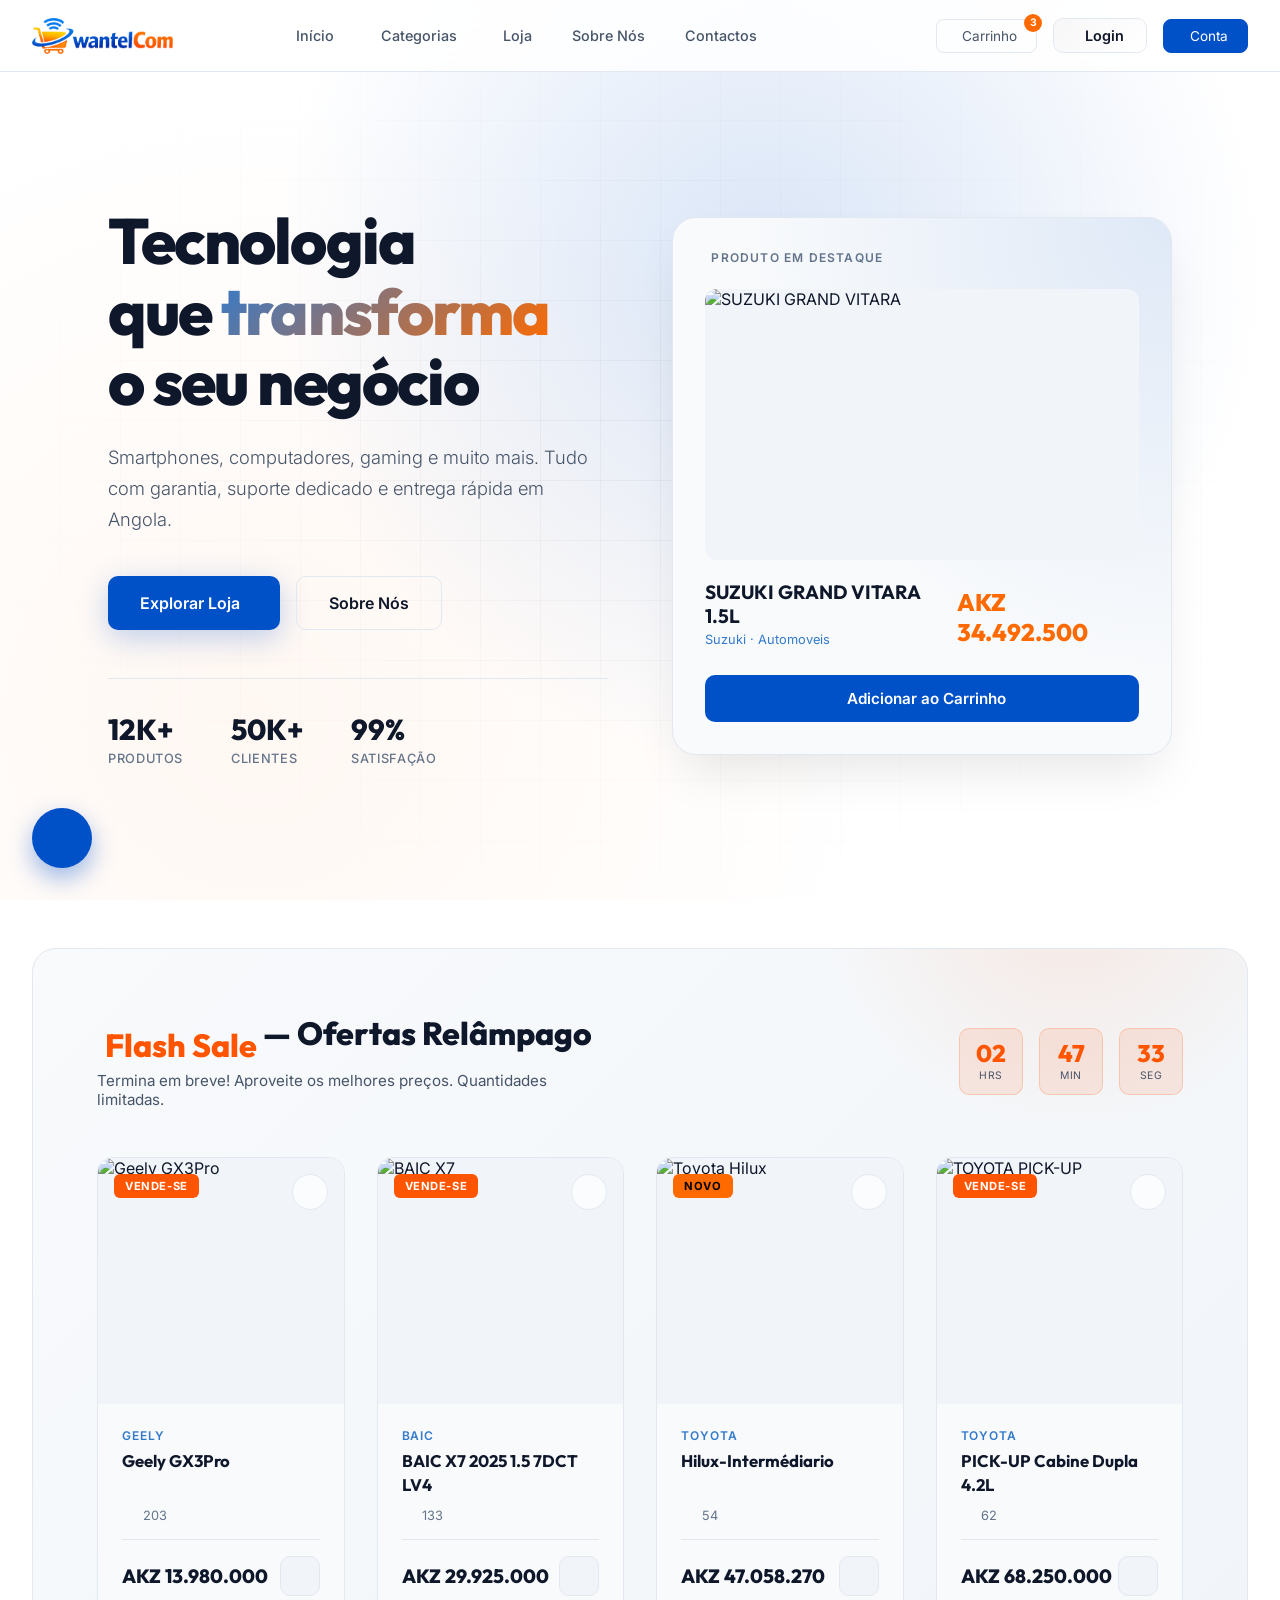
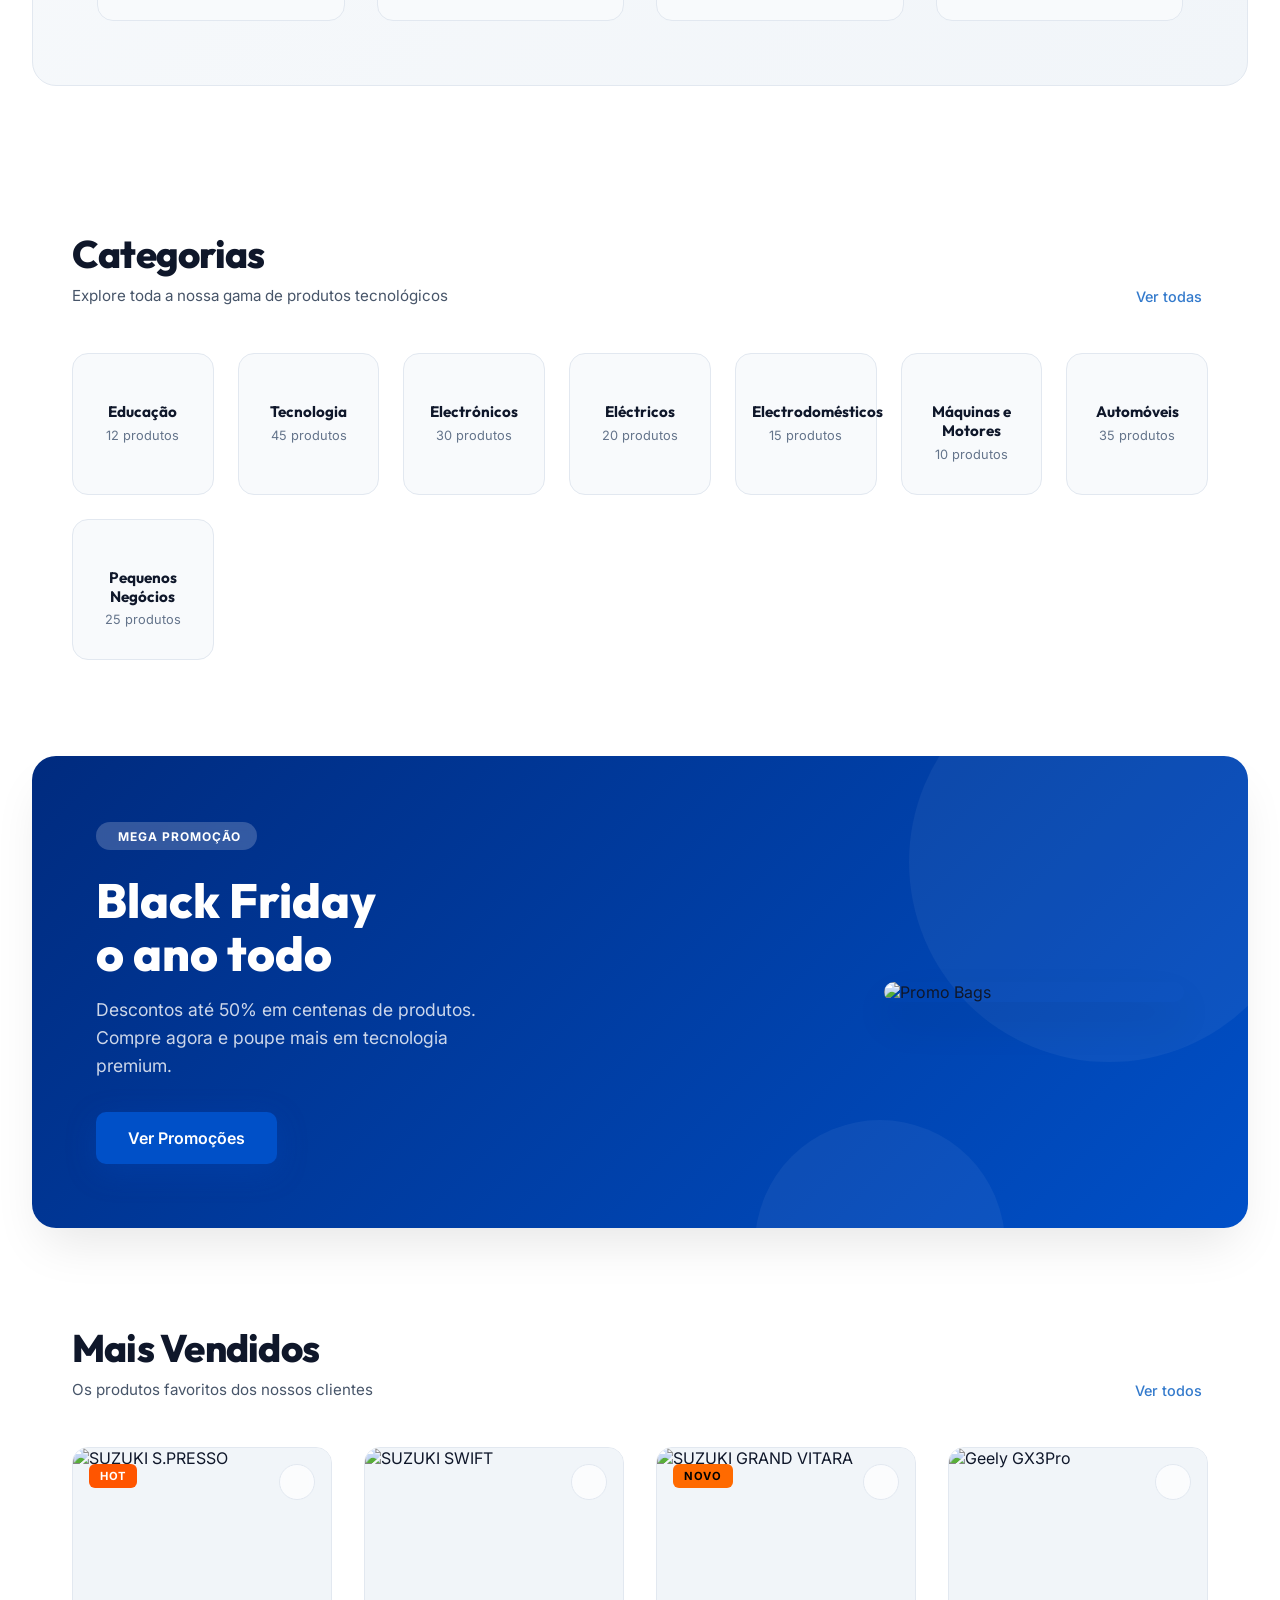
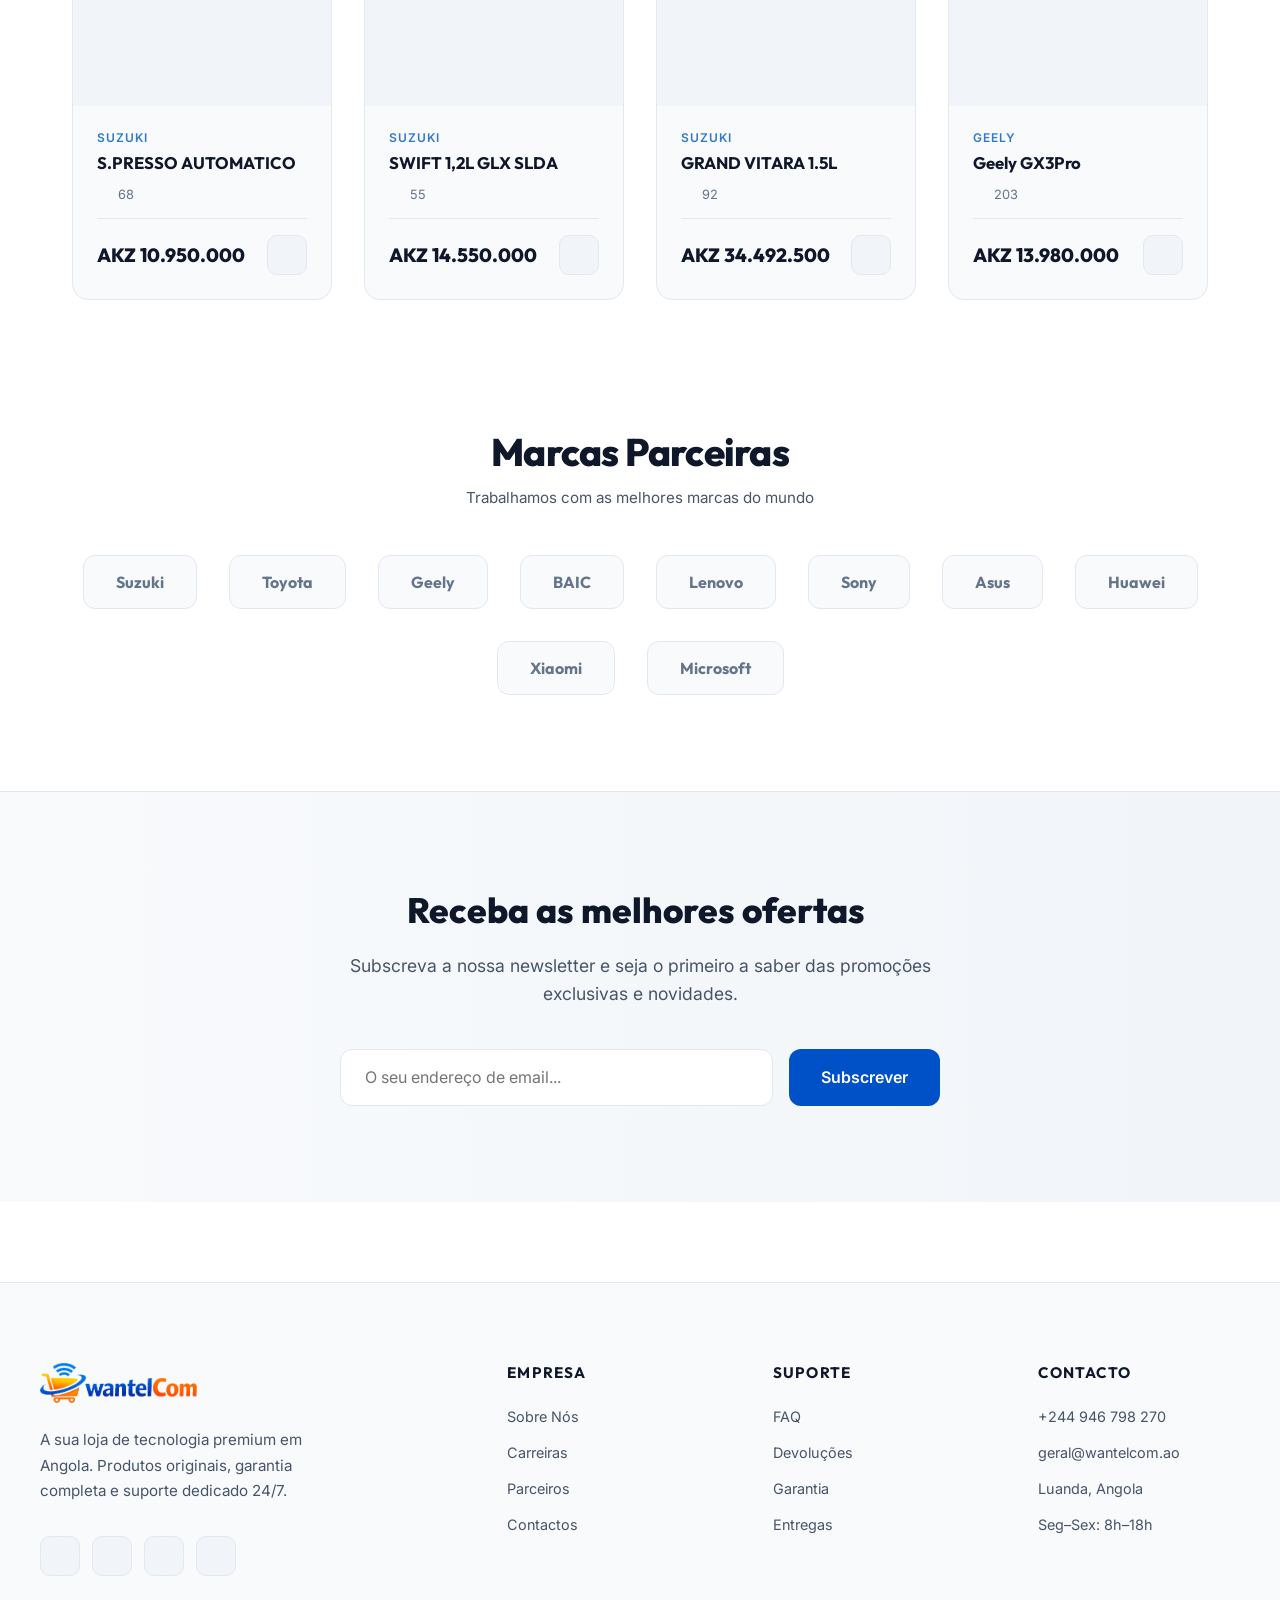
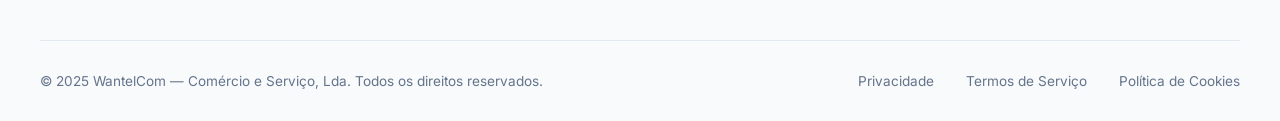
==== commit 6ac70fcb: "Actualizção go logo" ====
--- a/index.html
+++ b/index.html
@@ -9,10 +9,10 @@
   <script>
     (function () {
       const savedTheme = localStorage.getItem('theme');
-      if (savedTheme === 'light') {
+      if (savedTheme === 'dark') {
+        document.documentElement.setAttribute('data-theme', 'dark');
+      } else {
         document.documentElement.setAttribute('data-theme', 'light');
-      } else {
-        document.documentElement.setAttribute('data-theme', 'dark');
       }
     })();
   </script>
@@ -25,8 +25,8 @@
   <!-- NAVIGATION -->
   <nav>
     <div class="logo" onclick="goTo('home')">
-      <img src="assets/img/wantel-WHITE.png" alt="WantelCom" class="logo-img logo-dark">
-      <img src="assets/img/wantel.png" alt="WantelCom" class="logo-img logo-light">
+      <img src="assets/img/logo-dark.png" alt="WantelCom" class="logo-img logo-dark">
+      <img src="assets/img/Logo-ligtj.png" alt="WantelCom" class="logo-img logo-light">
     </div>
 
     <div class="nav-menu" id="navMenu">
@@ -443,8 +443,8 @@
       <div class="footer-grid">
         <div>
           <div class="footer-logo">
-            <img src="assets/img/wantel-WHITE.png" alt="WantelCom" class="footer-logo-img logo-dark">
-            <img src="assets/img/wantel.png" alt="WantelCom" class="footer-logo-img logo-light">
+            <img src="assets/img/logo-dark.png" alt="WantelCom" class="footer-logo-img logo-dark">
+            <img src="assets/img/Logo-ligtj.png" alt="WantelCom" class="footer-logo-img logo-light">
           </div>
           <p class="footer-desc">A sua loja de tecnologia premium em Angola. Produtos originais, garantia completa e
             suporte dedicado 24/7.</p>
